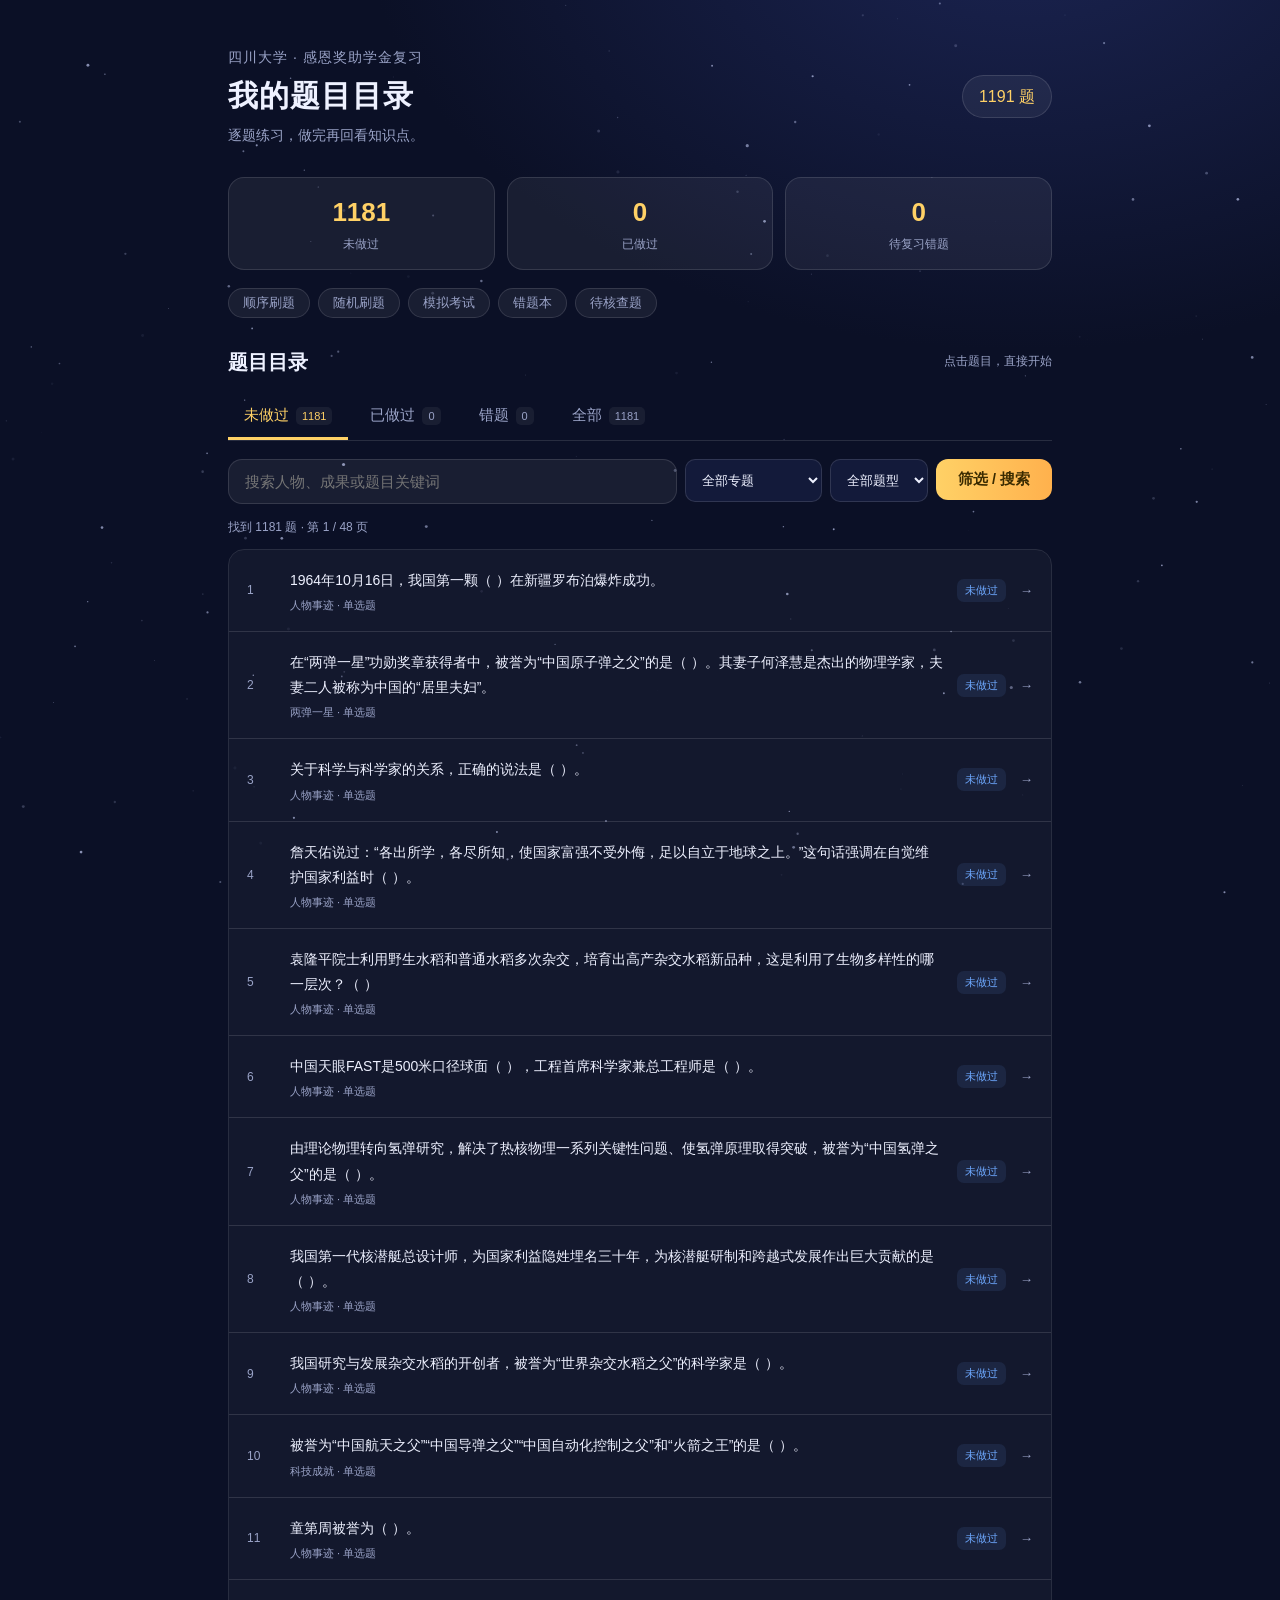
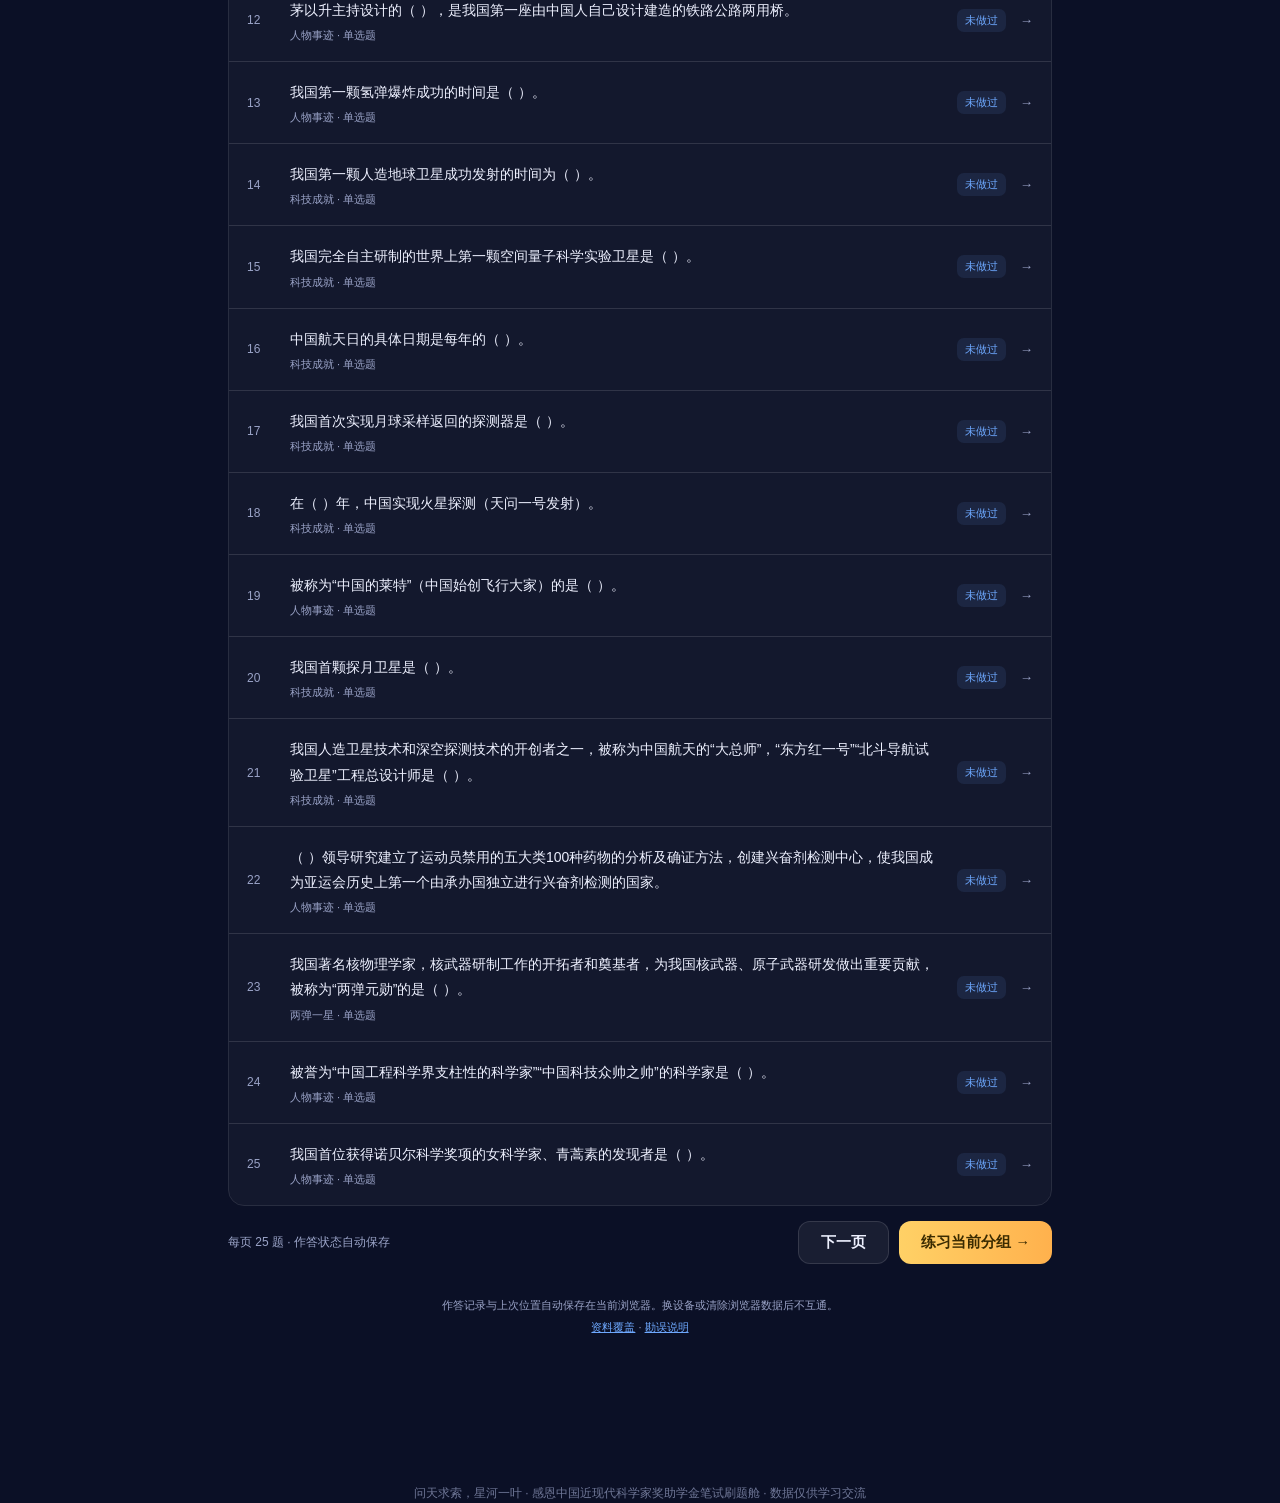
==== index.html @ 94bfdd3c "feat: 题目目录区分已做未做、记忆上次练习与草稿、作答后展示每题知识资料" ====
<!DOCTYPE html>
<html lang="zh-CN">
<head>
<meta charset="UTF-8">
<meta name="viewport" content="width=device-width, initial-scale=1.0">
<title>问天刷题舱 · 感恩中国近现代科学家奖助学金笔试</title>
<style>
  :root{
    --bg:#0b1026; --bg2:#131a3a; --card:rgba(255,255,255,.06); --card2:rgba(255,255,255,.1);
    --line:rgba(255,255,255,.12); --txt:#eef1ff; --sub:#9aa3c7;
    --gold:#ffd166; --blue:#6ea8fe; --green:#4ade80; --red:#f87171; --purple:#c084fc;
  }
  *{box-sizing:border-box;margin:0;padding:0;-webkit-tap-highlight-color:transparent}
  body{
    font-family:-apple-system,BlinkMacSystemFont,"PingFang SC","Hiragino Sans GB","Microsoft YaHei",sans-serif;
    background:radial-gradient(1200px 800px at 80% -10%,#1b2452 0%,var(--bg) 55%) fixed,var(--bg);
    color:var(--txt);min-height:100vh;line-height:1.6;
  }
  #stars{position:fixed;inset:0;z-index:0;pointer-events:none}
  .wrap{position:relative;z-index:1;max-width:860px;margin:0 auto;padding:24px 18px 80px}
  /* ---------- 首页 ---------- */
  .hero{text-align:center;padding:36px 0 8px}
  .hero .rocket{font-size:52px;display:inline-block;animation:float 3.2s ease-in-out infinite}
  @keyframes float{0%,100%{transform:translateY(0) rotate(-8deg)}50%{transform:translateY(-12px) rotate(-2deg)}}
  .hero h1{font-size:34px;letter-spacing:6px;margin:10px 0 4px;background:linear-gradient(90deg,#ffd166,#ff9f6e,#c084fc);-webkit-background-clip:text;background-clip:text;color:transparent}
  .hero p{color:var(--sub);font-size:14px;letter-spacing:2px}
  .rule-card{margin:22px 0;background:var(--card);border:1px solid var(--line);border-radius:16px;padding:16px 18px;font-size:13.5px;color:var(--sub);backdrop-filter:blur(6px)}
  .rule-card b{color:var(--gold)}
  .stats{display:grid;grid-template-columns:repeat(3,1fr);gap:12px;margin:18px 0}
  .stat{background:var(--card);border:1px solid var(--line);border-radius:16px;padding:14px;text-align:center}
  .stat .num{font-size:26px;font-weight:700;color:var(--gold)}
  .stat .lbl{font-size:12px;color:var(--sub);margin-top:2px}
  .modes{display:grid;grid-template-columns:repeat(auto-fit,minmax(240px,1fr));gap:14px;margin-top:10px}
  .mode{background:linear-gradient(160deg,var(--card2),var(--card));border:1px solid var(--line);border-radius:18px;padding:20px;cursor:pointer;transition:.2s;position:relative;overflow:hidden}
  .mode:hover{transform:translateY(-3px);border-color:rgba(255,209,102,.5)}
  .mode .icon{font-size:30px}
  .mode h3{font-size:17px;margin:8px 0 4px}
  .mode p{font-size:12.5px;color:var(--sub)}
  .mode .tag{position:absolute;top:12px;right:12px;font-size:11px;background:rgba(255,209,102,.15);color:var(--gold);padding:2px 8px;border-radius:99px;border:1px solid rgba(255,209,102,.3)}
  /* ---------- 顶栏 ---------- */
  .topbar{display:flex;align-items:center;gap:10px;margin-bottom:14px}
  .back{background:var(--card);border:1px solid var(--line);color:var(--txt);border-radius:10px;padding:6px 14px;cursor:pointer;font-size:14px}
  .back:hover{background:var(--card2)}
  .topbar h2{font-size:18px;flex:1}
  .timer{font-variant-numeric:tabular-nums;background:rgba(248,113,113,.12);color:var(--red);border:1px solid rgba(248,113,113,.35);padding:4px 12px;border-radius:99px;font-size:14px;font-weight:600}
  /* ---------- 筛选 ---------- */
  .chips{display:flex;flex-wrap:wrap;gap:8px;margin-bottom:16px}
  .chip{background:var(--card);border:1px solid var(--line);color:var(--sub);padding:5px 14px;border-radius:99px;font-size:13px;cursor:pointer}
  .chip.on{background:rgba(110,168,254,.18);color:var(--blue);border-color:rgba(110,168,254,.5)}
  /* ---------- 题目卡片 ---------- */
  .qcard{background:linear-gradient(165deg,rgba(255,255,255,.09),rgba(255,255,255,.04));border:1px solid var(--line);border-radius:20px;padding:24px;backdrop-filter:blur(8px)}
  .qmeta{display:flex;gap:8px;flex-wrap:wrap;margin-bottom:12px}
  .badge{font-size:11.5px;padding:2px 10px;border-radius:99px;border:1px solid var(--line);color:var(--sub)}
  .badge.t-single{color:var(--blue);border-color:rgba(110,168,254,.4)}
  .badge.t-multiple{color:var(--purple);border-color:rgba(192,132,252,.4)}
  .badge.t-fill{color:var(--green);border-color:rgba(74,222,128,.4)}
  .badge.t-flash{color:var(--gold);border-color:rgba(255,209,102,.4)}
  .badge.sec-school{color:#fda4af;border-color:rgba(253,164,175,.4)}
  .qtext{font-size:17px;line-height:1.8;margin-bottom:18px}
  .opt{display:flex;gap:12px;align-items:flex-start;background:var(--card);border:1.5px solid var(--line);border-radius:14px;padding:12px 16px;margin-bottom:10px;cursor:pointer;transition:.15s;font-size:15px}
  .opt:hover{background:var(--card2)}
  .opt .key{flex:none;width:26px;height:26px;border-radius:8px;border:1.5px solid var(--line);display:flex;align-items:center;justify-content:center;font-size:13px;color:var(--sub)}
  .opt.sel{border-color:var(--blue);background:rgba(110,168,254,.1)}
  .opt.sel .key{background:var(--blue);color:#0b1026;border-color:var(--blue)}
  .opt.right{border-color:var(--green);background:rgba(74,222,128,.1)}
  .opt.right .key{background:var(--green);color:#0b1026;border-color:var(--green)}
  .opt.wrong{border-color:var(--red);background:rgba(248,113,113,.1)}
  .opt.wrong .key{background:var(--red);color:#0b1026;border-color:var(--red)}
  .fill-input{width:100%;background:var(--card);border:1.5px solid var(--line);border-radius:14px;padding:13px 16px;color:var(--txt);font-size:15px;outline:none;margin-bottom:12px}
  .fill-input:focus{border-color:var(--blue)}
  .ansbox{background:rgba(255,209,102,.07);border:1px solid rgba(255,209,102,.3);border-radius:14px;padding:14px 16px;margin-top:14px;font-size:14.5px}
  .ansbox b{color:var(--gold)}
  .ansbox .note{color:var(--sub);font-size:13px;margin-top:6px}
  .btns{display:flex;gap:10px;margin-top:18px;flex-wrap:wrap}
  button{font-family:inherit}
  .btn{border:none;border-radius:12px;padding:11px 22px;font-size:14.5px;cursor:pointer;font-weight:600;transition:.15s}
  .btn-main{background:linear-gradient(90deg,#ffd166,#ffb14d);color:#3a2b00}
  .btn-main:hover{filter:brightness(1.08)}
  .btn-ghost{background:var(--card);border:1px solid var(--line);color:var(--txt)}
  .btn-ghost:hover{background:var(--card2)}
  .btn-green{background:rgba(74,222,128,.15);color:var(--green);border:1px solid rgba(74,222,128,.4)}
  .btn-red{background:rgba(248,113,113,.13);color:var(--red);border:1px solid rgba(248,113,113,.4)}
  .progress-line{display:flex;justify-content:space-between;align-items:center;color:var(--sub);font-size:13px;margin-bottom:12px}
  .bar{flex:1;height:6px;background:var(--card);border-radius:99px;margin:0 12px;overflow:hidden}
  .bar i{display:block;height:100%;background:linear-gradient(90deg,#6ea8fe,#c084fc);border-radius:99px;transition:width .3s}
  .flash-face{min-height:150px;display:flex;align-items:center;justify-content:center;text-align:center;cursor:pointer}
  .flash-hint{text-align:center;color:var(--sub);font-size:12.5px;margin-top:8px}
  .result{text-align:center;padding:30px 10px}
  .result .score{font-size:56px;font-weight:800;background:linear-gradient(90deg,#ffd166,#ff9f6e);-webkit-background-clip:text;background-clip:text;color:transparent}
  .result .sub{color:var(--sub);margin:8px 0 20px}
  .exam-nav{display:flex;gap:6px;flex-wrap:wrap;margin:14px 0}
  .navdot{width:34px;height:34px;border-radius:10px;border:1px solid var(--line);background:var(--card);color:var(--sub);font-size:12.5px;cursor:pointer;display:flex;align-items:center;justify-content:center}
  .navdot.done{background:rgba(74,222,128,.18);color:var(--green);border-color:rgba(74,222,128,.4)}
  .navdot.cur{border-color:var(--gold);color:var(--gold)}
  .empty{text-align:center;color:var(--sub);padding:60px 0}
  .foot{text-align:center;color:var(--sub);font-size:12px;margin-top:36px;opacity:.7}
  @media(max-width:560px){.hero h1{font-size:26px;letter-spacing:3px}.stats{grid-template-columns:repeat(3,1fr);gap:8px}.stat .num{font-size:20px}}
  a{color:var(--blue)}
  .search-row{display:flex;gap:8px;flex-wrap:wrap;align-items:flex-start;margin:14px 0}
  .search-row input{flex:1;min-width:180px;margin:0}
  .search-row select{background:var(--bg2);color:var(--txt);padding:12px;border:1px solid var(--line);border-radius:10px;max-width:180px}
  .source-details{font-size:12px;color:var(--sub);margin-top:16px;overflow-wrap:anywhere}
  .source-details p{margin:6px 0}
  .catalog-card{margin-top:12px;padding:18px;overflow-wrap:anywhere}
  summary{cursor:pointer}
  .catalog-card summary>.qmeta{display:flex}
  .qtext,.ansbox,.note{white-space:pre-line;overflow-wrap:anywhere}
  @media(prefers-reduced-motion:reduce){*{animation:none!important;transition:none!important}#stars{display:none}}

  .directory-header{display:flex;justify-content:space-between;align-items:center;gap:18px;padding:22px 0 12px}
  .directory-header h1{font-size:30px;letter-spacing:1px;margin:4px 0;color:var(--txt)}
  .directory-header p{color:var(--sub);font-size:14px}.eyebrow{font-size:11px;letter-spacing:1px;color:var(--gold)}
  .total-pill{flex:none;background:var(--card);border:1px solid var(--line);border-radius:99px;padding:8px 16px;color:var(--gold)}
  .resume-card{display:flex;justify-content:space-between;align-items:center;gap:20px;border:1px solid rgba(255,209,102,.3);border-radius:16px;padding:20px;margin:16px 0;background:linear-gradient(110deg,rgba(255,209,102,.09),rgba(110,168,254,.04))}
  .resume-card h3{font-size:15px;line-height:1.7;display:-webkit-box;-webkit-line-clamp:2;-webkit-box-orient:vertical;overflow:hidden;margin:5px 0}.resume-card p{font-size:12px;color:var(--sub)}.resume-card button{flex:none}
  .quick-modes{display:flex;flex-wrap:wrap;gap:8px;margin:15px 0 28px}.directory-title{display:flex;justify-content:space-between;align-items:center;margin:10px 0 16px}.directory-title h2{font-size:20px}.directory-title>span,.directory-count,.directory-bottom>span{font-size:12px;color:var(--sub)}
  .completion-tabs{display:flex;border-bottom:1px solid var(--line);gap:6px;margin-bottom:18px;overflow-x:auto}
  .completion-tab{border:0;border-bottom:3px solid transparent;background:none;color:var(--sub);font-size:15px;white-space:nowrap;padding:12px 16px;cursor:pointer}.completion-tab span{font-size:11px;padding:3px 6px;background:var(--card);border-radius:5px;margin-left:7px}.completion-tab.active{color:var(--gold);border-bottom-color:var(--gold)}
  .directory-count{margin:12px 0}.question-list{border:1px solid var(--line);border-radius:16px;overflow:hidden}
  .question-row{display:flex;width:100%;align-items:center;gap:14px;text-align:left;padding:18px;background:rgba(255,255,255,.035);border:0;border-bottom:1px solid var(--line);color:var(--txt);cursor:pointer;transition:background .15s}
  .question-row:last-child{border-bottom:0}.question-row:hover{background:rgba(110,168,254,.10)}.question-number{flex:none;font-variant-numeric:tabular-nums;color:var(--sub);font-size:12px;min-width:29px}
  .question-content{flex:1;min-width:0}.question-title{display:block;font-size:14px;line-height:1.8;display:-webkit-box;-webkit-line-clamp:2;-webkit-box-orient:vertical;overflow:hidden}.question-subtitle{display:block;font-size:11px;color:var(--sub);margin-top:5px}.row-arrow{color:var(--sub)}
  .done-badge{font-size:11px;padding:4px 8px;border-radius:7px;white-space:nowrap;flex:none}.done-badge.todo{background:rgba(110,168,254,.10);color:var(--blue)}.done-badge.done{background:rgba(74,222,128,.10);color:var(--green)}.done-badge.wrong{background:rgba(248,113,113,.10);color:var(--red)}.done-badge.pending{color:var(--gold)}
  .directory-bottom{display:flex;align-items:center;justify-content:space-between;gap:12px;flex-wrap:wrap;margin-top:15px}.directory-bottom .btns{margin:0}.study-footer{text-align:center;font-size:11px;color:var(--sub);margin:30px 0;line-height:2}
  .text-button{border:0;background:none;color:var(--blue);cursor:pointer}.practice-filters{margin:12px 0 18px;color:var(--sub);font-size:13px}.practice-filters[open] summary{margin-bottom:14px}.practice-nav{display:flex;gap:10px;flex-wrap:wrap;margin:18px 0}.study-feedback{color:var(--green);margin-top:16px;font-size:13px}
  .knowledge-panel{margin-top:22px;padding-top:22px;border-top:1px solid var(--line)}.knowledge-heading{display:flex;gap:12px;align-items:center;margin-bottom:18px}.knowledge-heading>span{font-size:24px}.knowledge-heading h3{font-size:18px;color:var(--txt)}.knowledge-heading p{font-size:12px;color:var(--sub);margin-top:3px}.knowledge-excerpt{margin:16px 0}.knowledge-excerpt>p{white-space:pre-line;line-height:1.95;font-size:14px;margin:7px 0;overflow-wrap:anywhere}.knowledge-citation{font-size:11px;color:var(--sub);line-height:1.8}
  @media(max-width:560px){.directory-header h1{font-size:25px}.resume-card{align-items:stretch;flex-direction:column;gap:12px;padding:16px}.resume-card button{align-self:flex-start}.completion-tab{padding:10px 9px;font-size:13px}.question-row{gap:9px;padding:15px 12px}.question-number{min-width:22px}.question-title{font-size:13px}.row-arrow{display:none}.done-badge{font-size:10px;padding:3px 6px}.directory-bottom .btns .btn{padding:9px 13px;font-size:12px}}
</style>
</head>
<body>
<canvas id="stars"></canvas>
<div class="wrap" id="app"></div>
<div class="foot" style="position:relative;z-index:1">问天求索，星河一叶 · 感恩中国近现代科学家奖助学金笔试刷题舱 · 数据仅供学习交流</div>

<script src="core.js"></script>
<script src="questions.js"></script>
<script src="knowledge.js"></script>
<script src="my-school.js"></script>
<script>
/* ================= 星空背景 ================= */
(function(){
  const cv=document.getElementById('stars'),ctx=cv.getContext('2d');let stars=[],shoots=[];
  function resize(){cv.width=innerWidth;cv.height=innerHeight;
    stars=Array.from({length:Math.min(160,innerWidth/8)},()=>({x:Math.random()*cv.width,y:Math.random()*cv.height,r:Math.random()*1.3+.3,t:Math.random()*6.28}));}
  resize();addEventListener('resize',resize);
  setInterval(()=>{if(Math.random()<.5&&shoots.length<2)shoots.push({x:Math.random()*cv.width*.8,y:Math.random()*cv.height*.3,vx:6+Math.random()*4,vy:2+Math.random()*2,life:1});},4000);
  (function draw(){ctx.clearRect(0,0,cv.width,cv.height);
    for(const s of stars){s.t+=.03;ctx.globalAlpha=.35+Math.sin(s.t)*.3;ctx.fillStyle='#cdd6ff';ctx.beginPath();ctx.arc(s.x,s.y,s.r,0,6.28);ctx.fill();}
    for(let i=shoots.length-1;i>=0;i--){const sh=shoots[i];sh.x+=sh.vx;sh.y+=sh.vy;sh.life-=.02;
      if(sh.life<=0){shoots.splice(i,1);continue}
      const g=ctx.createLinearGradient(sh.x,sh.y,sh.x-sh.vx*8,sh.y-sh.vy*8);
      g.addColorStop(0,'rgba(255,255,255,'+sh.life+')');g.addColorStop(1,'rgba(255,255,255,0)');
      ctx.globalAlpha=1;ctx.strokeStyle=g;ctx.lineWidth=1.6;ctx.beginPath();ctx.moveTo(sh.x,sh.y);ctx.lineTo(sh.x-sh.vx*8,sh.y-sh.vy*8);ctx.stroke();}
    ctx.globalAlpha=1;requestAnimationFrame(draw);})();
})();

/* ================= 数据与状态 ================= */
const META=window.BANK_META;
let BANK=[...window.QUESTION_BANK];        // 合并校情题后可能变长
let HAS_SCHOOL=false;
function mergeSchoolBank(){
  if(window.MY_SCHOOL_BANK&&window.MY_SCHOOL_BANK.length){
    BANK=[...window.QUESTION_BANK,...window.MY_SCHOOL_BANK];
    META.school=(window.MY_SCHOOL_META&&window.MY_SCHOOL_META.name)||'我的大学';
    HAS_SCHOOL=true;
  }else{ META.school=null; HAS_SCHOOL=false; }
}
const TYPE_NAME={single:'单选题',multiple:'多选题',fill:'填空题',flash:'简答闪卡'};
const store={
  get(){try{return JSON.parse(localStorage.getItem('wentian_v1'))||{}}catch(e){return{}}},
  set(d){try{localStorage.setItem('wentian_v1',JSON.stringify(d))}catch(e){console.warn('进度未能保存',e)}}
};
let data=Object.assign({rec:{},wrong:[]},store.get());
if(!data.rec||typeof data.rec!=='object'||Array.isArray(data.rec))data.rec={};
if(!Array.isArray(data.wrong))data.wrong=[];
const KNOWLEDGE=window.QUESTION_KNOWLEDGE||{};
const hasDone=q=>{const r=data.rec[q.id];return !!r&&((r.c||0)+(r.w||0)>0)};
function save(){store.set(data)}
function mark(id,ok){
  if(BANK.find(q=>q.id===id)?.status==='pending')return;
  const r=data.rec[id]||{c:0,w:0}; ok?r.c++:r.w++;r.lastCorrect=!!ok;r.lastAnsweredAt=Date.now();data.rec[id]=r;
  if(ok){data.wrong=data.wrong.filter(x=>x!==id)}
  else if(!data.wrong.includes(id)){data.wrong.push(id)}
  save();
}
const stats=()=>{
  const total=BANK.filter(q=>q.status!=='pending').length, done=BANK.filter(q=>q.status!=='pending'&&hasDone(q)).length;
  const mastered=BANK.filter(q=>{const r=data.rec[q.id];return r&&r.c>0&&r.c>=r.w}).length;
  return {total,done,mastered,wrongCount:data.wrong.filter(id=>BANK.some(q=>q.id===id)).length};
};
const shuffle=a=>{a=[...a];for(let i=a.length-1;i>0;i--){const j=Math.floor(Math.random()*(i+1));[a[i],a[j]]=[a[j],a[i]]}return a};
const $=s=>document.querySelector(s);
const app=$('#app');

/* ================= 路由 ================= */
let view={name:'home'};
function go(v){if(view.name==='practice')rememberPractice();if(view.name==='exam'&&v.name!=='exam'&&EX.timer)clearInterval(EX.timer);view=v;render();scrollTo(0,0)}

function render(){
  if(view.name==='home')renderHome();
  else if(view.name==='practice')renderPractice();
  else if(view.name==='wrongbook')renderWrongbook();
  else if(view.name==='exam')renderExam();
  else if(view.name==='examResult')renderExamResult();
  else if(view.name==='catalog')renderCatalog();
}

/* ================= 首页 ================= */
function resumeCard(){
 const saved=data.practiceSession;if(!saved)return '';
 const q=BANK.find(q=>q.id===saved.currentId);if(!q)return '';
 return `<section class="resume-card"><div><span class="eyebrow">上次练习</span><h3>${escapeHTML(q.question)}</h3><p>${escapeHTML(q.topic)} · 第 ${Math.max(1,saved.ids.indexOf(q.id)+1)} / ${saved.ids.length} 题 · ${saved.draft?.answered?'已查看答案，可继续复习':'尚未完成作答'}</p></div><button class="btn btn-main" onclick="resumePractice()">继续上次练习 →</button></section>`;
}
function renderHome(){
 const st=stats();
 app.innerHTML=`<header class="directory-header"><div><p class="eyebrow">四川大学 · 感恩奖助学金复习</p><h1>我的题目目录</h1><p>逐题练习，做完再回看知识点。</p></div><span class="total-pill">${BANK.length} 题</span></header>
 ${resumeCard()}
 <div class="stats"><div class="stat"><div class="num">${st.total-st.done}</div><div class="lbl">未做过</div></div><div class="stat"><div class="num">${st.done}</div><div class="lbl">已做过</div></div><div class="stat"><div class="num">${st.wrongCount}</div><div class="lbl">待复习错题</div></div></div>
 <nav class="quick-modes"><button class="chip" onclick="startPractice(false)">顺序刷题</button><button class="chip" onclick="startPractice(true)">随机刷题</button><button class="chip" onclick="startExam()">模拟考试</button><button class="chip" onclick="go({name:'wrongbook'})">错题本</button><button class="chip" onclick="startPending()">待核查题</button></nav>
 ${catalogHTML()}
 <footer class="study-footer">作答记录与上次位置自动保存在当前浏览器。换设备或清除浏览器数据后不互通。<br><a href="https://github.com/Jinlin-Yao/ganen-scientist-quiz/blob/main/docs/COVERAGE.md" target="_blank" rel="noopener">资料覆盖</a> · <a href="https://github.com/Jinlin-Yao/ganen-scientist-quiz/blob/main/docs/CORRECTIONS.md" target="_blank" rel="noopener">勘误说明</a></footer>`;
}

/* ================= 刷题 ================= */
let P={};
function resetDraft(){P.answered=false;P.sel=[];P.selfChecked=false;P.autoGrade=undefined;P.fillValue='';P.beforeGrade=undefined;P.beforeSelf=undefined;P.manualGrade=undefined;}
function rememberPractice(){
 if(!P.list?.length)return;
 const q=P.list[P.i];if(!q)return;
 data.practiceSession={version:2,ids:P.list.map(q=>q.id),currentId:q.id,random:!!P.random,filter:{...P.filter},query:P.query||'',draft:{answered:!!P.answered,sel:[...(P.sel||[])],fillValue:P.fillValue||'',autoGrade:P.autoGrade,beforeGrade:P.beforeGrade,beforeSelf:P.beforeSelf,manualGrade:P.manualGrade},savedAt:Date.now()};save();
}
function resumePractice(){
 const snap=data.practiceSession;if(!snap)return go({name:'home'});
 const byId=new Map(BANK.map(q=>[q.id,q]));const list=snap.ids.map(id=>byId.get(id)).filter(Boolean);
 if(!list.length){delete data.practiceSession;save();return go({name:'home'})}
 const index=Math.max(0,list.findIndex(q=>q.id===snap.currentId));
 // Do not let go() overwrite the saved session with the practice being left.
 view={name:'home'};
 P={qs:[...list],list,i:index,pool:true,random:!!snap.random,filter:{sec:'all',type:'all',topic:'all',status:'study',...(snap.filter||{})},query:snap.query||''};resetDraft();Object.assign(P,snap.draft||{});go({name:'practice'});
}
function startPractice(random,pool){
 const qs=pool||BANK;P={qs:[...qs],i:0,filter:{sec:'all',type:'all',topic:'all',status:'study'},query:'',random,pool:!!pool};applyFilter();go({name:'practice'});
}
function applyFilter(){
 const base=P.pool?P.qs:BANK;
 const qs=base.filter(q=>(P.filter.sec==='all'||q.section===P.filter.sec)&&(P.filter.type==='all'||q.type===P.filter.type)&&(P.filter.topic==='all'||q.topic===P.filter.topic)&&(P.filter.status==='all'||(P.filter.status==='study'?q.status!=='pending':q.status===P.filter.status))&&(!P.query||QuizCore.normalize(q.question+' '+answerText(q)+' '+q.topic).includes(QuizCore.normalize(P.query))));
 P.list=P.random?shuffle(qs):qs;P.i=0;resetDraft();
}
window.resumePractice=resumePractice;
window.practiceDraft=value=>{P.fillValue=value;rememberPractice()};
function chipRow(){
  const secs=[['all','全部'],['scientist','🌌 科学家普适']];
  if(HAS_SCHOOL)secs.push(['school',`🏫 ${META.school}校情`]);
  const topics=[...new Set(BANK.map(q=>q.topic))];
  const types=[['all','全部题型'],['single','单选'],['multiple','多选'],['fill','填空'],['flash','简答闪卡']];
  return `<div class="chips">${secs.map(([k,n])=>`<span class="chip ${P.filter.sec===k?'on':''}" onclick="setF('sec','${k}')">${n}</span>`).join('')}</div>
  <div class="chips">${types.map(([k,n])=>`<button class="chip ${P.filter.type===k?'on':''}" onclick="setF('type','${k}')">${n}</button>`).join('')}</div>
  <div class="chips"><button class="chip ${P.filter.topic==='all'?'on':''}" onclick="setF('topic','all')">全部专题</button>${topics.map(n=>`<button class="chip ${P.filter.topic===n?'on':''}" onclick="setF('topic','${n}')">${n}</button>`).join('')}</div>
  <form class="search-row" onsubmit="event.preventDefault();searchPractice(this.elements.query.value)"><input class="fill-input" name="query" aria-label="搜索题目或人物" placeholder="搜索人物、成果或考点" value="${escapeHTML(P.query||'')}"><button class="btn btn-main">搜索</button></form>`;
}
window.setF=(k,v)=>{P.filter[k]=v;if(k==='topic')P.filter.status=v==='待核查'?'pending':'study';applyFilter();render()};
window.nextQ=()=>{if(P.i<P.list.length-1){P.i++;resetDraft();}render()};
window.prevQ=()=>{if(P.i>0){P.i--;resetDraft();render()}};

function renderPractice(){
  const list=P.list;
  if(!list.length){app.innerHTML=topbar('刷题')+chipRow()+`<div class="empty">该筛选条件下暂无题目</div>`;return}
  const q=list[P.i];rememberPractice();
  app.innerHTML=topbar(P.random?'随机刷题':'逐题练习')+`<details class="practice-filters"><summary>筛选题型与专题</summary>${chipRow()}</details>`+`
    <div class="progress-line"><span>第 ${P.i+1} / ${list.length} 题</span><div class="bar"><i style="width:${(P.i+1)/list.length*100}%"></i></div><span>${Math.round((P.i+1)/list.length*100)}%</span></div>
    <div class="qcard" id="qbox">${questionHTML(q,true)}</div><div class="practice-nav"><button class="btn btn-ghost" onclick="go({name:'home'})">返回题目目录</button>${!P.answered&&P.i>0?'<button class="btn btn-ghost" onclick="prevQ()">← 上一题</button>':''}${!P.answered&&P.i<P.list.length-1?'<button class="btn btn-ghost" onclick="nextQ()">暂跳过，下一题 →</button>':''}</div>`;
}
function topbar(title,extra=''){
  return `<div class="topbar"><button class="back" onclick="go({name:'home'})">← 题目目录</button><h2>${title}</h2>${extra}</div>`;
}
function escapeHTML(v){return String(v??'').replace(/[&<>"']/g,c=>({'&':'&amp;','<':'&lt;','>':'&gt;','"':'&quot;',"'":'&#39;'}[c]))}
function metaBadges(q){
  const status=q.status==='pending'?'待核查 · 不计分':q.status==='historical'?'历史口径':'资料练习';
  return `<div class="qmeta"><span class="badge t-${q.type}">${q.judgment?'判断题':TYPE_NAME[q.type]}</span><span class="badge ${q.section==='school'?'sec-school':''}">${escapeHTML(q.topic)}</span><span class="badge">${status}</span><span class="badge">${q.id}</span></div>`;
}
function sourceHTML(q){
  const names={handbook:'川大版复习手册',integrated:'复习整合资料',preparation:'奖学金准备',elan:'ELAN整理版',upstream:'原项目题库'};
  return `<details class="source-details"><summary>资料出处与核对说明</summary>${q.references.map(r=>`<p>${names[r.document]||r.document} · ${escapeHTML(r.location)}</p>`).join('')}${q.upstreamSource?`<p>原作者题源标签：${escapeHTML(q.upstreamSource)}（未据此认定官方真题）</p>`:''}${(q.links||[]).map(r=>`<p><a href="${escapeHTML(r.url)}" target="_blank" rel="noopener noreferrer">${escapeHTML(r.title)}</a></p>`).join('')}<p>资料未标注为已独立核实的内容按复习材料口径使用。勘误见项目说明。</p></details>`;
}
window.searchPractice=value=>{P.query=value;applyFilter();render()};
window.startPending=()=>{startPractice(false);P.filter.status='pending';P.filter.topic='待核查';applyFilter();render()};
/* 生成单题 HTML。interactive=练习模式即时判分；exam 模式只记录答案 */
function questionHTML(q,interactive,examState){
  const E=examState||{};
  let body='';
  if(q.type==='single'||q.type==='multiple'){
    const multi=q.type==='multiple';
    const sel=interactive?P.sel:(E.sel||[]);
    const revealed=interactive&&P.answered;
    body=q.options.map((o,i)=>{
      let cls='opt';
      if(revealed){
        const ok=Array.isArray(q.answer)?q.answer.includes(i):q.answer===i;
        if(ok)cls+=' right';
        else if(sel.includes(i))cls+=' wrong';
      }else if(sel.includes(i))cls+=' sel';
      return `<div class="${cls}" onclick="pick(${i})"><span class="key">${'ABCD'[i]}</span><span>${o}</span></div>`;
    }).join('');
    if(interactive){
      body+=`<div class="btns">${multi&&!P.answered?`<button class="btn btn-main" onclick="reveal()">提交答案</button>`:''}
      ${!multi&&!P.answered?`<span style="color:var(--sub);font-size:13px;align-self:center">点击选项直接作答</span>`:''}</div>`;
    }else{
      body+=multi?`<div class="flash-hint">多选题：点选所有正确选项</div>`:'';
    }
  }else if(q.type==='fill'){
    const val=interactive?(P.fillValue||''):(E.text||'');
    body=`<input class="fill-input" id="fillIn" placeholder="在横线处填入答案，多个空用空格或逗号隔开" value="${escapeHTML(val)}" ${interactive&&P.answered?'disabled':''}
      oninput="${interactive?'practiceDraft(this.value)':'examText(this.value)'}">`;
    if(interactive&&!P.answered)body+=`<div class="btns"><button class="btn btn-main" onclick="gradeFill()">核对答案</button></div>`;
  }else{ // flash
    if(interactive){
      body=`<div class="flash-face" onclick="reveal()"><div>${P.answered?'':q.question?'<div style="font-size:15px">'+q.question+'</div>':''}<div class="flash-hint" style="margin-top:14px">👆 点击卡片查看参考答案</div></div></div>`;
      if(P.answered)body='';
    }else{
      body=`<div class="flash-hint">简答题：先口述作答，交卷后对照参考答案自评得分</div>`;
    }
  }
  let ans='';
  if((interactive&&P.answered)||E.showAns){
    ans=`<div class="ansbox"><b>参考答案</b><br>${answerText(q)}</div>${knowledgeHTML(q)}`;
    if(interactive){
      if(q.status==='pending'){ans+='<p class="flash-hint">本题待核查，不记入掌握或错题。</p>';}
      else if(q.type==='fill'||q.type==='flash'){
        if(P.manualGrade!==undefined)ans+=`<p class="study-feedback">${P.manualGrade?'✓ 已标记为掌握':'已加入错题，稍后再复习'}，可以先阅读知识点资料，再进入下一题。</p>`;
        ans+=`<div class="btns"><button class="btn btn-green" onclick="selfMark(true)">✓ 我答对了</button><button class="btn btn-red" onclick="selfMark(false)">✗ 没答上来</button></div>`;
      }
      ans+=`<div class="btns">${P.i<P.list.length-1?`<button class="btn btn-main" onclick="nextQ()">下一题 →</button>`:`<button class="btn btn-main" onclick="go({name:'home'})">完成 🎉</button>`}${P.i>0?`<button class="btn btn-ghost" onclick="prevQ()">← 上一题</button>`:''}</div>`;
    }
  }
  const qtext=(interactive&&q.type==='flash'&&P.answered)?`<div class="qtext">${q.question}</div>`:(q.type!=='flash'||!interactive?`<div class="qtext">${q.question}</div>`:'');
  if(P.autoGrade!==undefined&&interactive&&q.type==='fill'&&P.answered)ans=`<p class="flash-hint">自动核对：${P.autoGrade?'正确':'未匹配参考答案'}。如为合理同义答案，可在下方自评修正。</p>`+ans;
  return metaBadges(q)+qtext+body+ans+((interactive&&P.answered)||E.showAns?sourceHTML(q):'');
}
function answerText(q){
  if(q.type==='single')return `${'ABCD'[q.answer]}. ${q.options[q.answer]}`;
  if(q.type==='multiple')return q.answer.map(i=>`${'ABCD'[i]}. ${q.options[i]}`).join('<br>');
  return q.answer;
}
window.pick=i=>{
  const q=currentQ(); if(P.answered&&view.name==='practice')return;
  if(view.name==='exam'){examPick(i);return}
  if(q.type==='single'){P.sel=[i];reveal()}
  else{P.sel=P.sel.includes(i)?P.sel.filter(x=>x!==i):[...P.sel,i];render()}
};
window.reveal=()=>{
  if(P.answered)return;
  const q=currentQ();
  P.answered=true;
  if(q.type==='single'||q.type==='multiple'){
    const ok=Array.isArray(q.answer)?(P.sel.length===q.answer.length&&q.answer.every(i=>P.sel.includes(i))):(P.sel[0]===q.answer);
    mark(q.id,ok);
  }
  render();
};
window.gradeFill=()=>{
  if(P.answered)return;
  const q=currentQ();P.fillValue=$('#fillIn').value||'';
  const ok=QuizCore.checkFill(q,P.fillValue);
  P.beforeGrade={record:data.rec[q.id]?{...data.rec[q.id]}:null,wrong:data.wrong.includes(q.id)};
  P.autoGrade=ok;P.answered=true;mark(q.id,ok);render();
};
function restoreGrade(q,snapshot){
  if(snapshot.record)data.rec[q.id]={...snapshot.record};else delete data.rec[q.id];
  data.wrong=data.wrong.filter(id=>id!==q.id);if(snapshot.wrong)data.wrong.push(q.id);
}
window.selfMark=ok=>{
 const q=currentQ();if(q.status==='pending'||P.manualGrade===!!ok)return;
 if(P.autoGrade!==undefined){restoreGrade(q,P.beforeGrade);mark(q.id,ok)}
 else{if(!P.beforeSelf)P.beforeSelf={record:data.rec[q.id]?{...data.rec[q.id]}:null,wrong:data.wrong.includes(q.id)};else restoreGrade(q,P.beforeSelf);mark(q.id,ok)}
 P.manualGrade=!!ok;render();
};
function currentQ(){return view.name==='exam'?EX.list[EX.i]:P.list[P.i]}

/* ================= 错题本 ================= */
function renderWrongbook(){
  const qs=data.wrong.map(id=>BANK.find(q=>q.id===id)).filter(Boolean);
  app.innerHTML=topbar('错题本')+(
    qs.length?`<div class="rule-card">📕 共 <b>${qs.length}</b> 道错题，重做答对后自动移出。</div>
    <div class="modes"><div class="mode" onclick="startPractice(true,${'[]'})" id="wbStart"><div class="icon">🔥</div><h3>开始攻克错题</h3><p>随机顺序重练全部错题</p></div></div>`
    :`<div class="empty">🎉 暂无错题，保持住！</div>`);
  const wb=$('#wbStart');
  if(wb)wb.onclick=()=>startPractice(true,qs);
}

/* ================= 模拟考试 ================= */
let EX={};
function startExam(){
  if(EX.timer)clearInterval(EX.timer);
  const singles=shuffle(BANK.filter(q=>q.status!=='pending'&&q.examEligible!==false&&q.type==='single')).slice(0,20);
  const multis=shuffle(BANK.filter(q=>q.status!=='pending'&&q.examEligible!==false&&q.type==='multiple')).slice(0,5);
  const fills=shuffle(BANK.filter(q=>q.status!=='pending'&&q.examEligible!==false&&q.type==='fill')).slice(0,10);
  const flash=shuffle(BANK.filter(q=>q.status!=='pending'&&q.examEligible!==false&&q.type==='flash')).slice(0,2);
  EX={list:[...singles,...multis,...fills,...flash],i:0,ans:{},end:Date.now()+60*60*1000,timer:null,over:false};
  go({name:'exam'});
  EX.timer=setInterval(()=>{
    const left=EX.end-Date.now();
    if(left<=0){clearInterval(EX.timer);submitExam();return}
    const t=$('#examTimer');if(t){const m=Math.floor(left/60000),s=Math.floor(left%60000/1000);t.textContent=`⏱ ${m}:${String(s).padStart(2,'0')}`}
  },500);
}
window.examPick=i=>{
  const q=EX.list[EX.i];
  if(q.type==='single')EX.ans[q.id]={sel:[i]};
  else{const cur=(EX.ans[q.id]&&EX.ans[q.id].sel)||[];EX.ans[q.id]={sel:cur.includes(i)?cur.filter(x=>x!==i):[...cur,i]}}
  render();
};
window.examText=v=>{EX.ans[EX.list[EX.i].id]={text:v}};
window.examNav=i=>{EX.i=i;render()};
function renderExam(){
  const q=EX.list[EX.i];
  const left=EX.end-Date.now(),m=Math.max(0,Math.floor(left/60000)),s=Math.max(0,Math.floor(left%60000/1000));
  const nav=EX.list.map((x,i)=>{
    const a=EX.ans[x.id];const done=a&&((a.sel&&a.sel.length)||(a.text&&a.text.trim())||x.type==='flash');
    return `<span class="navdot ${done?'done':''} ${i===EX.i?'cur':''}" onclick="examNav(${i})">${i+1}</span>`;
  }).join('');
  app.innerHTML=topbar('模拟考试',`<span class="timer" id="examTimer">⏱ ${m}:${String(s).padStart(2,'0')}</span>`)+`
    <div class="rule-card">20 单选×2分 + 5 多选×4分 + 10 填空×2分 + 2 简答×10分 = <b>100 分</b>；简答交卷后对照答案自评。</div>
    <div class="exam-nav">${nav}</div>
    <div class="progress-line"><span>第 ${EX.i+1} / ${EX.list.length} 题</span></div>
    <div class="qcard">${questionHTML(q,false,{sel:(EX.ans[q.id]||{}).sel||[],text:(EX.ans[q.id]||{}).text||''})}
      <div class="btns">
        ${EX.i>0?`<button class="btn btn-ghost" onclick="examNav(${EX.i-1})">← 上一题</button>`:''}
        ${EX.i<EX.list.length-1?`<button class="btn btn-main" onclick="examNav(${EX.i+1})">下一题 →</button>`:''}
        <button class="btn btn-red" onclick="if(confirm('确定交卷吗？'))submitExam()">交卷</button>
      </div></div>`;
}
window.submitExam=()=>{
  if(EX.over)return;EX.over=true;
  if(EX.timer)clearInterval(EX.timer);
  let score=0;EX.review=[];
  for(const q of EX.list){
    const a=EX.ans[q.id]||{};let got=0,max=0,ok=null;
    if(q.type==='single'){max=2;ok=a.sel&&a.sel[0]===q.answer;got=ok?2:0}
    else if(q.type==='multiple'){max=4;const s=a.sel||[];ok=s.length===q.answer.length&&q.answer.every(i=>s.includes(i));got=ok?4:0}
    else if(q.type==='fill'){max=2;const v=(a.text||'').replace(/\s/g,'');ok=QuizCore.checkFill(q,v);got=ok?2:0}
    else{max=10;ok=null;got=null}
    if(ok!==null){score+=got;mark(q.id,ok)}
    EX.review.push({q,got,max,ok,beforeScore:{record:data.rec[q.id]?{...data.rec[q.id]}:null,wrong:data.wrong.includes(q.id)}});
  }
  EX.score=score;EX.selfAdded=0;go({name:'examResult'});
};
window.selfScore=(idx,pts)=>{
  const r=EX.review[idx];if(r.got===pts)return;if(r.got!==null)restoreGrade(r.q,r.beforeScore);r.got=pts;r.ok=pts>0;
  mark(r.q.id,pts>0);render();
};
function renderExamResult(){
  const auto=EX.review.filter(r=>r.q.type!=='flash'&&r.got!==null).reduce((s,r)=>s+r.got,0);
  const flashPending=EX.review.filter(r=>r.got===null).length;
  const rows=EX.review.map((r,i)=>{
    const g=r.got===null?`<span style="color:var(--sub)">待自评</span>`:(r.ok?`<span style="color:var(--green)">+${r.got}</span>`:`<span style="color:var(--red)">0</span>`);
    return `<div class="opt" style="cursor:default"><span class="key">${i+1}</span><span style="flex:1">${r.q.question.slice(0,38)}${r.q.question.length>38?'…':''}</span><span>${g}/${r.max}</span></div><details class="qcard" style="margin-bottom:12px"><summary>查看本题答案与解析</summary><p>${r.q.question}</p><div class="ansbox">${answerText(r.q)}${r.q.note?`<p class="note">${r.q.note}</p>`:''}</div>${knowledgeHTML(r.q)}${sourceHTML(r.q)}</details>`;
  }).join('');
  const flashCards=EX.review.map((r,i)=>({r,i})).filter(x=>x.r.q.type==='flash').map(({r,i})=>`
    <div class="qcard" style="margin-top:14px">${metaBadges(r.q)}<div class="qtext">${r.q.question}</div>
    <div class="ansbox"><b>参考答案</b><br>${r.q.answer}</div>${knowledgeHTML(r.q)}
    <div class="btns">自评得分：
      <button class="btn ${r.got===0?'btn-red':'btn-ghost'}" onclick="selfScore(${i},0)">0分</button>
      <button class="btn ${r.got===5?'btn-green':'btn-ghost'}" onclick="selfScore(${i},5)">5分</button>
      <button class="btn ${r.got===10?'btn-green':'btn-ghost'}" onclick="selfScore(${i},10)">10分</button>
    </div></div>`).join('');
  const total=EX.review.reduce((s,r)=>s+(r.got||0),0);
  app.innerHTML=topbar('成绩单')+`
    <div class="qcard"><div class="result">
      <div class="score">${total}</div>
      <div class="sub">卷面满分 100 分 ｜ 客观题已判 ${auto} 分${flashPending?` ｜ 还有 ${flashPending} 道简答待自评`:''}</div>
      <div class="sub">折算入总评（×20%）：<b style="color:var(--gold)">${(total*0.2).toFixed(1)} 分</b></div>
      <div class="btns" style="justify-content:center"><button class="btn btn-main" onclick="startExam()">再考一次</button><button class="btn btn-ghost" onclick="go({name:'home'})">回到首页</button></div>
    </div></div>
    ${flashCards}
    <h3 style="margin:22px 0 10px;font-size:15px">逐题明细</h3>${rows}`;
}


let C=Object.assign({query:'',topic:'all',status:'study',completion:'todo',type:'all',page:0},data.catalog||{});
function saveCatalog(){data.catalog={...C};save()}
function catalogRows(ignoreCompletion=false){
 return BANK.filter(q=>(C.topic==='all'||q.topic===C.topic)&&(C.type==='all'||q.type===C.type)&&(C.status==='all'||(C.status==='study'?q.status!=='pending':q.status===C.status))&&(!C.query||QuizCore.normalize(q.question+' '+answerText(q)).includes(QuizCore.normalize(C.query)))&&(ignoreCompletion||C.completion==='all'||(C.completion==='done'?hasDone(q):C.completion==='wrong'?data.wrong.includes(q.id):!hasDone(q))));
}
function completionBadge(q){
 if(q.status==='pending')return '<span class="done-badge pending">待核查</span>';
 const rec=data.rec[q.id];
 if(!hasDone(q))return '<span class="done-badge todo">未做过</span>';
 if(data.wrong.includes(q.id))return '<span class="done-badge wrong">已做 · 待复习</span>';
 return '<span class="done-badge done">已做过</span>';
}
function catalogHTML(){
 const topics=[...new Set(BANK.map(q=>q.topic))],base=catalogRows(true),rows=catalogRows(),pages=Math.max(1,Math.ceil(rows.length/25));C.page=Math.max(0,Math.min(C.page,pages-1));saveCatalog();
 const tabs=[['todo','未做过',base.filter(q=>!hasDone(q)).length],['done','已做过',base.filter(hasDone).length],['wrong','错题',base.filter(q=>data.wrong.includes(q.id)).length],['all','全部',base.length]];
 return `<section class="directory"><div class="directory-title"><h2>题目目录</h2><span>点击题目，直接开始</span></div>
 <div class="completion-tabs" role="tablist" aria-label="作答状态">${tabs.map(([key,label,count])=>`<button role="tab" aria-selected="${C.completion===key}" class="completion-tab ${C.completion===key?'active':''}" onclick="catalogTab('${key}')">${label}<span>${count}</span></button>`).join('')}</div>
 <form class="search-row" onsubmit="event.preventDefault();catalogSearch(this)"><input class="fill-input" name="query" aria-label="搜索全部题目" placeholder="搜索人物、成果或题目关键词" value="${escapeHTML(C.query)}"><select name="topic" aria-label="专题"><option value="all">全部专题</option>${topics.map(t=>`<option ${C.topic===t?'selected':''}>${escapeHTML(t)}</option>`).join('')}</select><select name="type" aria-label="题型"><option value="all">全部题型</option>${Object.entries(TYPE_NAME).map(([key,title])=>`<option value="${key}" ${C.type===key?'selected':''}>${title}</option>`).join('')}</select><button class="btn btn-main">筛选 / 搜索</button></form>
 <p class="directory-count">找到 ${rows.length} 题 · 第 ${C.page+1} / ${pages} 页${C.query?' · <button class="text-button" onclick="clearCatalogSearch()">清除搜索</button>':''}</p>
 <div class="question-list">${rows.slice(C.page*25,C.page*25+25).map(q=>`<button class="question-row" onclick="openCatalogQuestion('${q.id}')"><span class="question-number">${BANK.indexOf(q)+1}</span><span class="question-content"><span class="question-title">${escapeHTML(q.question)}</span><span class="question-subtitle">${escapeHTML(q.topic)} · ${q.judgment?'判断题':TYPE_NAME[q.type]}${data.rec[q.id]?.lastAnsweredAt?' · 上次 '+new Date(data.rec[q.id].lastAnsweredAt).toLocaleDateString('zh-CN'):''}</span></span>${completionBadge(q)}<span class="row-arrow">→</span></button>`).join('')||'<div class="empty">这个分组暂时没有题目。可切换“全部”或调整筛选。</div>'}</div>
 <div class="directory-bottom"><span>每页 25 题 · 作答状态自动保存</span><div class="btns">${C.page>0?'<button class="btn btn-ghost" onclick="catalogPage(-1)">上一页</button>':''}${C.page+1<pages?'<button class="btn btn-ghost" onclick="catalogPage(1)">下一页</button>':''}${rows.length?'<button class="btn btn-main" onclick="practiceCatalog()">练习当前分组 →</button>':''}</div></div></section>`;
}
function renderCatalog(){app.innerHTML=topbar('我的题目目录')+resumeCard()+catalogHTML()}
window.catalogSearch=form=>{C.query=form.elements.query.value;C.topic=form.elements.topic.value;C.type=form.elements.type?.value||'all';C.status=C.topic==='待核查'?'pending':'study';C.page=0;render()};
window.clearCatalogSearch=()=>{C.query='';C.page=0;render()};
window.catalogTab=key=>{C.completion=key;C.page=0;render()};
window.catalogPage=n=>{C.page+=n;render();document.querySelector('.directory')?.scrollIntoView?.({block:'start',behavior:'smooth'})};
function openCatalogQuestion(id){
 const rows=catalogRows();let index=rows.findIndex(q=>q.id===id);const list=index<0?BANK.filter(q=>q.status!=='pending'):rows;index=list.findIndex(q=>q.id===id);if(index<0)return;
 P={qs:[...list],list:[...list],i:index,pool:true,random:false,filter:{sec:'all',type:'all',topic:'all',status:'all'},query:''};resetDraft();view={name:'practice'};render();scrollTo(0,0);
}
window.openCatalogQuestion=openCatalogQuestion;
window.practiceCatalog=()=>{const rows=catalogRows();if(rows.length)openCatalogQuestion(rows[0].id)};
function knowledgeHTML(q){
 const materials=KNOWLEDGE[q.id];if(!materials)return '';
 const sourceNames={handbook:'川大版复习手册',integrated:'复习整合资料',preparation:'奖学金准备',elan:'ELAN整理版',upstream:'原项目题库'};
 return `<section class="knowledge-panel"><div class="knowledge-heading"><span>📖</span><div><h3>知识点资料</h3><p>做完这一题，把相关知识一起记住。</p></div></div>${materials.paragraphs.map(item=>`<div class="knowledge-excerpt"><span class="eyebrow">${escapeHTML(item.kind)}</span><p>${escapeHTML(item.text)}</p><div class="knowledge-citation">${(item.references||[]).slice(0,3).map(r=>`${sourceNames[r.document]||r.document} · ${escapeHTML(r.location)}`).join('；')}${(item.links||[]).slice(0,1).map(link=>` · <a href="${escapeHTML(link.url)}" target="_blank" rel="noopener noreferrer">查看原文 ↗</a>`).join('')}</div></div>`).join('')}</section>`;
}

/* 启动：先合并可选校情题，再渲染（详见 README「接入自己学校的校情题」） */
window.__boot=()=>{mergeSchoolBank();const errors=QuizCore.validateBank(BANK);if(errors.length){app.textContent="题库校验失败，请查看控制台。";console.error(errors);return}render()};
</script>
<script>window.__boot();</script>
</body>
</html>
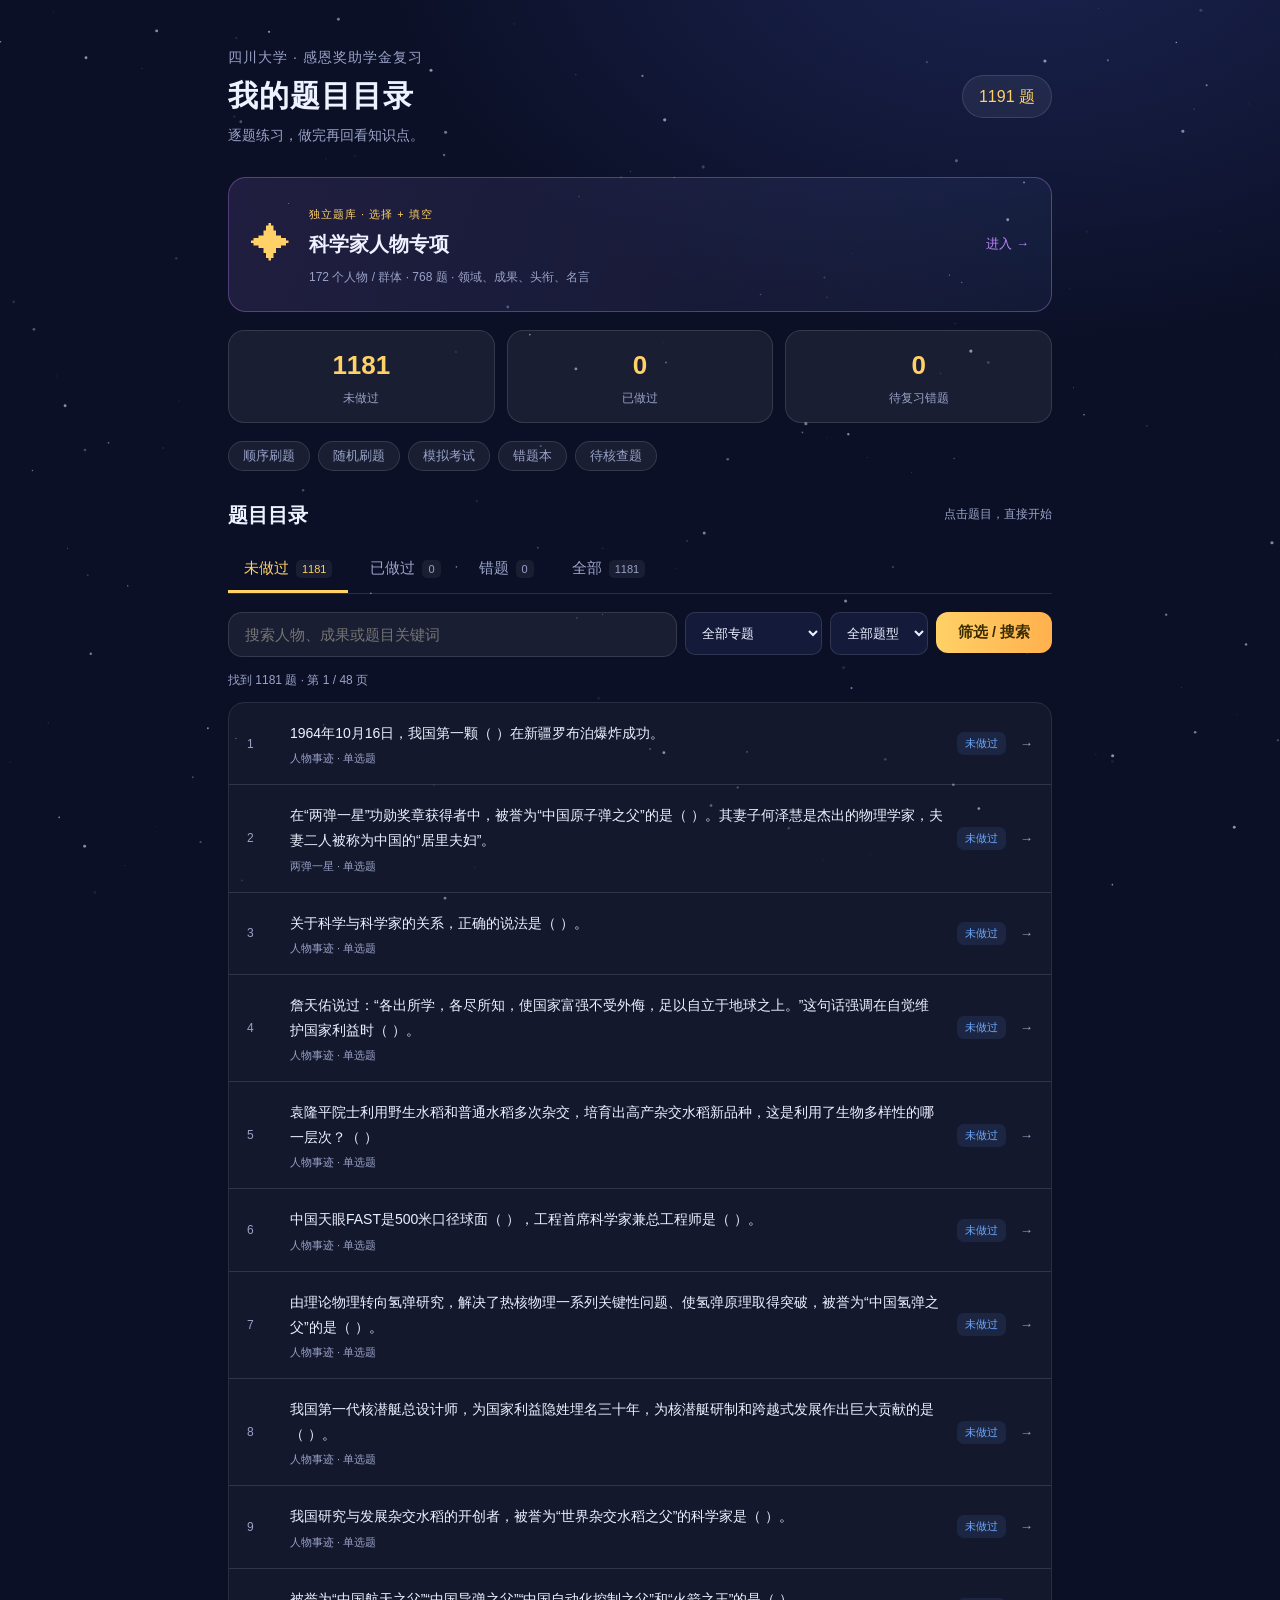
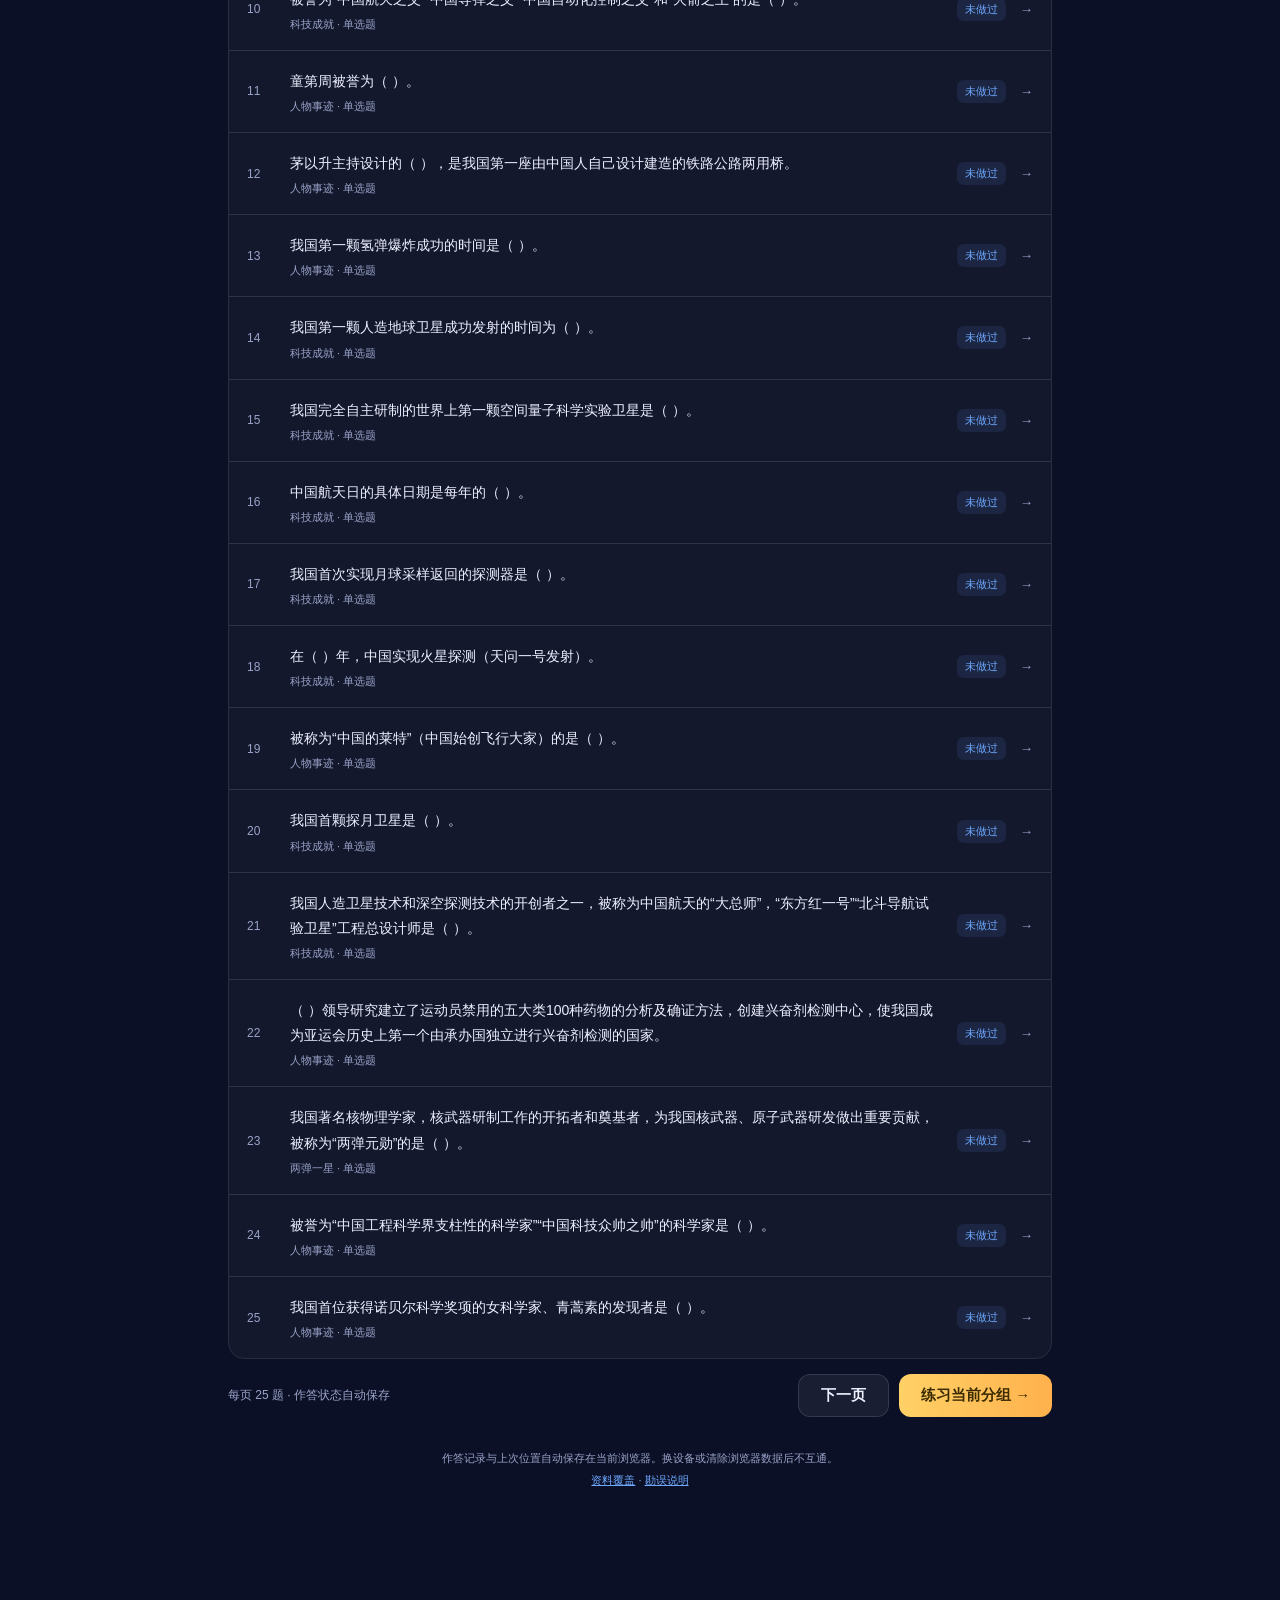
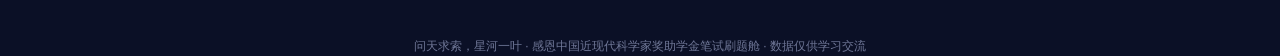
==== commit 2c0b854d: "feat: 新增独立科学家人物题库与共和国勋章全名单，分模块保存复习进度" ====
--- a/index.html
+++ b/index.html
@@ -124,6 +124,9 @@
   .directory-bottom{display:flex;align-items:center;justify-content:space-between;gap:12px;flex-wrap:wrap;margin-top:15px}.directory-bottom .btns{margin:0}.study-footer{text-align:center;font-size:11px;color:var(--sub);margin:30px 0;line-height:2}
   .text-button{border:0;background:none;color:var(--blue);cursor:pointer}.practice-filters{margin:12px 0 18px;color:var(--sub);font-size:13px}.practice-filters[open] summary{margin-bottom:14px}.practice-nav{display:flex;gap:10px;flex-wrap:wrap;margin:18px 0}.study-feedback{color:var(--green);margin-top:16px;font-size:13px}
   .knowledge-panel{margin-top:22px;padding-top:22px;border-top:1px solid var(--line)}.knowledge-heading{display:flex;gap:12px;align-items:center;margin-bottom:18px}.knowledge-heading>span{font-size:24px}.knowledge-heading h3{font-size:18px;color:var(--txt)}.knowledge-heading p{font-size:12px;color:var(--sub);margin-top:3px}.knowledge-excerpt{margin:16px 0}.knowledge-excerpt>p{white-space:pre-line;line-height:1.95;font-size:14px;margin:7px 0;overflow-wrap:anywhere}.knowledge-citation{font-size:11px;color:var(--sub);line-height:1.8}
+  .people-entry{display:flex;align-items:center;gap:18px;text-decoration:none;color:var(--txt);padding:22px;margin:18px 0;border:1px solid rgba(192,132,252,.35);border-radius:18px;background:linear-gradient(110deg,rgba(192,132,252,.12),rgba(110,168,254,.06));transition:.2s}.people-entry:hover{border-color:var(--purple);background:rgba(192,132,252,.15)}.people-entry strong{display:block;font-size:20px;margin:3px 0}.people-entry small{font-size:12px;color:var(--sub)}.people-entry-icon{font-size:40px;color:var(--gold)}.people-entry-arrow{margin-left:auto;white-space:nowrap;color:var(--purple);font-size:13px}
+  .people-header h1{font-size:31px}.people-orbit{font-size:78px;color:var(--gold);text-shadow:0 0 45px rgba(255,209,102,.3);line-height:1}.people-numbers{display:flex;flex-wrap:wrap;gap:10px 22px;color:var(--sub);font-size:12px;padding-bottom:22px;border-bottom:1px solid var(--line)}.people-numbers b{color:var(--txt);font-size:18px;margin-right:4px}.people-numbers>span:last-child{margin-left:auto;align-self:center;font-size:11px}.people-priority{margin:22px 0;padding:18px;border-left:3px solid var(--gold);background:rgba(255,209,102,.045);border-radius:0 12px 12px 0}.people-priority p{font-size:12px;color:var(--sub);margin:4px 0 12px}.people-priority .chips{margin:0}.people-groups{display:flex;flex-wrap:wrap;gap:8px;margin:25px 0 8px}.people-groups b{font-size:10px;margin-left:5px;opacity:.7}.people-search select{flex:1;min-width:135px;max-width:205px}.people-search input{flex-basis:70%}.people-scope{margin-top:26px;padding:15px 18px;border:1px solid var(--line);border-radius:12px}.people-scope summary{font-size:13px}.people-scope p{line-height:1.9}
+  @media(max-width:560px){.people-entry{gap:12px;padding:16px}.people-entry strong{font-size:17px}.people-entry-icon{font-size:29px}.people-entry-arrow{font-size:11px}.people-header h1{font-size:24px}.people-orbit{font-size:46px}.people-numbers>span:last-child{margin-left:0}.people-search select{min-width:110px;max-width:none}.people-search input{min-width:100%}.directory-title{gap:10px;flex-wrap:wrap}}
   @media(max-width:560px){.directory-header h1{font-size:25px}.resume-card{align-items:stretch;flex-direction:column;gap:12px;padding:16px}.resume-card button{align-self:flex-start}.completion-tab{padding:10px 9px;font-size:13px}.question-row{gap:9px;padding:15px 12px}.question-number{min-width:22px}.question-title{font-size:13px}.row-arrow{display:none}.done-badge{font-size:10px;padding:3px 6px}.directory-bottom .btns .btn{padding:9px 13px;font-size:12px}}
 </style>
 </head>
@@ -136,6 +139,7 @@
 <script src="questions.js"></script>
 <script src="knowledge.js"></script>
 <script src="my-school.js"></script>
+<script src="people.js"></script>
 <script>
 /* ================= 星空背景 ================= */
 (function(){
@@ -173,7 +177,9 @@
 let data=Object.assign({rec:{},wrong:[]},store.get());
 if(!data.rec||typeof data.rec!=='object'||Array.isArray(data.rec))data.rec={};
 if(!Array.isArray(data.wrong))data.wrong=[];
-const KNOWLEDGE=window.QUESTION_KNOWLEDGE||{};
+const PEOPLE=window.PEOPLE_QUESTIONS||[];
+const KNOWLEDGE={...(window.QUESTION_KNOWLEDGE||{}),...(window.PEOPLE_KNOWLEDGE||{})};
+const allQuestions=()=>[...BANK,...PEOPLE];
 const hasDone=q=>{const r=data.rec[q.id];return !!r&&((r.c||0)+(r.w||0)>0)};
 function save(){store.set(data)}
 function mark(id,ok){
@@ -194,7 +200,7 @@
 
 /* ================= 路由 ================= */
 let view={name:'home'};
-function go(v){if(view.name==='practice')rememberPractice();if(view.name==='exam'&&v.name!=='exam'&&EX.timer)clearInterval(EX.timer);view=v;render();scrollTo(0,0)}
+function go(v){if(view.name==='practice')rememberPractice();if(view.name==='exam'&&v.name!=='exam'&&EX.timer)clearInterval(EX.timer);view=v;if(typeof location!=='undefined'&&(v.name==='people'||v.name==='home'))history.replaceState(null,'',v.name==='people'?'#people':location.pathname+location.search);render();scrollTo(0,0)}
 
 function render(){
   if(view.name==='home')renderHome();
@@ -203,18 +209,20 @@
   else if(view.name==='exam')renderExam();
   else if(view.name==='examResult')renderExamResult();
   else if(view.name==='catalog')renderCatalog();
+  else if(view.name==='people')renderPeople();
 }
 
 /* ================= 首页 ================= */
-function resumeCard(){
- const saved=data.practiceSession;if(!saved)return '';
- const q=BANK.find(q=>q.id===saved.currentId);if(!q)return '';
- return `<section class="resume-card"><div><span class="eyebrow">上次练习</span><h3>${escapeHTML(q.question)}</h3><p>${escapeHTML(q.topic)} · 第 ${Math.max(1,saved.ids.indexOf(q.id)+1)} / ${saved.ids.length} 题 · ${saved.draft?.answered?'已查看答案，可继续复习':'尚未完成作答'}</p></div><button class="btn btn-main" onclick="resumePractice()">继续上次练习 →</button></section>`;
+function resumeCard(module='main'){
+ const saved=module==='people'?data.peopleSession:data.practiceSession;if(!saved)return '';
+ const q=allQuestions().find(q=>q.id===saved.currentId);if(!q)return '';
+ return `<section class="resume-card"><div><span class="eyebrow">${module==='people'?'人物专项 · ':''}上次练习</span><h3>${escapeHTML(q.question)}</h3><p>${escapeHTML(q.topic)} · 第 ${Math.max(1,saved.ids.indexOf(q.id)+1)} / ${saved.ids.length} 题 · ${saved.draft?.answered?'已查看答案，可继续复习':'尚未完成作答'}</p></div><button class="btn btn-main" onclick="resumePractice('${module}')">继续上次练习 →</button></section>`;
 }
 function renderHome(){
  const st=stats();
  app.innerHTML=`<header class="directory-header"><div><p class="eyebrow">四川大学 · 感恩奖助学金复习</p><h1>我的题目目录</h1><p>逐题练习，做完再回看知识点。</p></div><span class="total-pill">${BANK.length} 题</span></header>
  ${resumeCard()}
+ ${PEOPLE.length?`<a class="people-entry" href="#people" onclick="event.preventDefault();openPeople()"><span class="people-entry-icon">✦</span><span><span class="eyebrow">独立题库 · 选择 + 填空</span><strong>科学家人物专项</strong><small>${window.PEOPLE_META.entries} 个人物 / 群体 · ${PEOPLE.length} 题 · 领域、成果、头衔、名言</small></span><span class="people-entry-arrow">进入 →</span></a>`:''}
  <div class="stats"><div class="stat"><div class="num">${st.total-st.done}</div><div class="lbl">未做过</div></div><div class="stat"><div class="num">${st.done}</div><div class="lbl">已做过</div></div><div class="stat"><div class="num">${st.wrongCount}</div><div class="lbl">待复习错题</div></div></div>
  <nav class="quick-modes"><button class="chip" onclick="startPractice(false)">顺序刷题</button><button class="chip" onclick="startPractice(true)">随机刷题</button><button class="chip" onclick="startExam()">模拟考试</button><button class="chip" onclick="go({name:'wrongbook'})">错题本</button><button class="chip" onclick="startPending()">待核查题</button></nav>
  ${catalogHTML()}
@@ -227,19 +235,20 @@
 function rememberPractice(){
  if(!P.list?.length)return;
  const q=P.list[P.i];if(!q)return;
- data.practiceSession={version:2,ids:P.list.map(q=>q.id),currentId:q.id,random:!!P.random,filter:{...P.filter},query:P.query||'',draft:{answered:!!P.answered,sel:[...(P.sel||[])],fillValue:P.fillValue||'',autoGrade:P.autoGrade,beforeGrade:P.beforeGrade,beforeSelf:P.beforeSelf,manualGrade:P.manualGrade},savedAt:Date.now()};save();
-}
-function resumePractice(){
- const snap=data.practiceSession;if(!snap)return go({name:'home'});
- const byId=new Map(BANK.map(q=>[q.id,q]));const list=snap.ids.map(id=>byId.get(id)).filter(Boolean);
- if(!list.length){delete data.practiceSession;save();return go({name:'home'})}
+ data[P.module==='people'?'peopleSession':'practiceSession']={version:2,module:P.module||'main',ids:P.list.map(q=>q.id),currentId:q.id,random:!!P.random,filter:{...P.filter},query:P.query||'',draft:{answered:!!P.answered,sel:[...(P.sel||[])],fillValue:P.fillValue||'',autoGrade:P.autoGrade,beforeGrade:P.beforeGrade,beforeSelf:P.beforeSelf,manualGrade:P.manualGrade},savedAt:Date.now()};save();
+}
+function resumePractice(module='main'){
+ const key=module==='people'?'peopleSession':'practiceSession',snap=data[key];if(!snap)return go({name:module==='people'?'people':'home'});
+ const byId=new Map((module==='people'?PEOPLE:BANK).map(q=>[q.id,q]));const list=snap.ids.map(id=>byId.get(id)).filter(Boolean);
+ if(!list.length){delete data[key];save();return go({name:module==='people'?'people':'home'})}
  const index=Math.max(0,list.findIndex(q=>q.id===snap.currentId));
  // Do not let go() overwrite the saved session with the practice being left.
  view={name:'home'};
- P={qs:[...list],list,i:index,pool:true,random:!!snap.random,filter:{sec:'all',type:'all',topic:'all',status:'study',...(snap.filter||{})},query:snap.query||''};resetDraft();Object.assign(P,snap.draft||{});go({name:'practice'});
+ P={module,qs:[...list],list,i:index,pool:true,random:!!snap.random,filter:{sec:'all',type:'all',topic:'all',status:'study',...(snap.filter||{})},query:snap.query||''};resetDraft();Object.assign(P,snap.draft||{});go({name:'practice'});
 }
 function startPractice(random,pool){
- const qs=pool||BANK;P={qs:[...qs],i:0,filter:{sec:'all',type:'all',topic:'all',status:'study'},query:'',random,pool:!!pool};applyFilter();go({name:'practice'});
+ if(view.name==='practice')rememberPractice();
+ const qs=pool||BANK;P={module:qs[0]?.module==='people'?'people':'main',qs:[...qs],i:0,filter:{sec:'all',type:'all',topic:'all',status:'study'},query:'',random,pool:!!pool};applyFilter();go({name:'practice'});
 }
 function applyFilter(){
  const base=P.pool?P.qs:BANK;
@@ -249,6 +258,7 @@
 window.resumePractice=resumePractice;
 window.practiceDraft=value=>{P.fillValue=value;rememberPractice()};
 function chipRow(){
+  if(P.module==='people')return `<p>本轮来自人物专项的筛选分组，共 ${P.qs.length} 题。</p><button class="chip" onclick="practiceDirectory()">返回人物目录调整筛选</button>`;
   const secs=[['all','全部'],['scientist','🌌 科学家普适']];
   if(HAS_SCHOOL)secs.push(['school',`🏫 ${META.school}校情`]);
   const topics=[...new Set(BANK.map(q=>q.topic))];
@@ -268,9 +278,11 @@
   const q=list[P.i];rememberPractice();
   app.innerHTML=topbar(P.random?'随机刷题':'逐题练习')+`<details class="practice-filters"><summary>筛选题型与专题</summary>${chipRow()}</details>`+`
     <div class="progress-line"><span>第 ${P.i+1} / ${list.length} 题</span><div class="bar"><i style="width:${(P.i+1)/list.length*100}%"></i></div><span>${Math.round((P.i+1)/list.length*100)}%</span></div>
-    <div class="qcard" id="qbox">${questionHTML(q,true)}</div><div class="practice-nav"><button class="btn btn-ghost" onclick="go({name:'home'})">返回题目目录</button>${!P.answered&&P.i>0?'<button class="btn btn-ghost" onclick="prevQ()">← 上一题</button>':''}${!P.answered&&P.i<P.list.length-1?'<button class="btn btn-ghost" onclick="nextQ()">暂跳过，下一题 →</button>':''}</div>`;
-}
+    <div class="qcard" id="qbox">${questionHTML(q,true)}</div><div class="practice-nav"><button class="btn btn-ghost" onclick="practiceDirectory()">返回${P.module==='people'?'人物专项':'题目'}目录</button>${!P.answered&&P.i>0?'<button class="btn btn-ghost" onclick="prevQ()">← 上一题</button>':''}${!P.answered&&P.i<P.list.length-1?'<button class="btn btn-ghost" onclick="nextQ()">暂跳过，下一题 →</button>':''}</div>`;
+}
+window.practiceDirectory=()=>go({name:P.module==='people'?'people':'home'});
 function topbar(title,extra=''){
+  if(view.name==='practice'&&P.module==='people')return `<div class="topbar"><button class="back" onclick="practiceDirectory()">← 人物专项</button><h2>人物专项 · ${title}</h2>${extra}</div>`;
   return `<div class="topbar"><button class="back" onclick="go({name:'home'})">← 题目目录</button><h2>${title}</h2>${extra}</div>`;
 }
 function escapeHTML(v){return String(v??'').replace(/[&<>"']/g,c=>({'&':'&amp;','<':'&lt;','>':'&gt;','"':'&quot;',"'":'&#39;'}[c]))}
@@ -329,7 +341,7 @@
         if(P.manualGrade!==undefined)ans+=`<p class="study-feedback">${P.manualGrade?'✓ 已标记为掌握':'已加入错题，稍后再复习'}，可以先阅读知识点资料，再进入下一题。</p>`;
         ans+=`<div class="btns"><button class="btn btn-green" onclick="selfMark(true)">✓ 我答对了</button><button class="btn btn-red" onclick="selfMark(false)">✗ 没答上来</button></div>`;
       }
-      ans+=`<div class="btns">${P.i<P.list.length-1?`<button class="btn btn-main" onclick="nextQ()">下一题 →</button>`:`<button class="btn btn-main" onclick="go({name:'home'})">完成 🎉</button>`}${P.i>0?`<button class="btn btn-ghost" onclick="prevQ()">← 上一题</button>`:''}</div>`;
+      ans+=`<div class="btns">${P.i<P.list.length-1?`<button class="btn btn-main" onclick="nextQ()">下一题 →</button>`:`<button class="btn btn-main" onclick="practiceDirectory()">完成 🎉</button>`}${P.i>0?`<button class="btn btn-ghost" onclick="prevQ()">← 上一题</button>`:''}</div>`;
     }
   }
   const qtext=(interactive&&q.type==='flash'&&P.answered)?`<div class="qtext">${q.question}</div>`:(q.type!=='flash'||!interactive?`<div class="qtext">${q.question}</div>`:'');
@@ -516,8 +528,9 @@
 }
 
 /* 启动：先合并可选校情题，再渲染（详见 README「接入自己学校的校情题」） */
-window.__boot=()=>{mergeSchoolBank();const errors=QuizCore.validateBank(BANK);if(errors.length){app.textContent="题库校验失败，请查看控制台。";console.error(errors);return}render()};
+window.__boot=()=>{mergeSchoolBank();const errors=QuizCore.validateBank(allQuestions());if(errors.length){app.textContent="题库校验失败，请查看控制台。";console.error(errors);return}if(typeof location!=='undefined'&&location.hash==='#people')view={name:'people'};render()};
 </script>
+<script src="people-ui.js"></script>
 <script>window.__boot();</script>
 </body>
 </html>
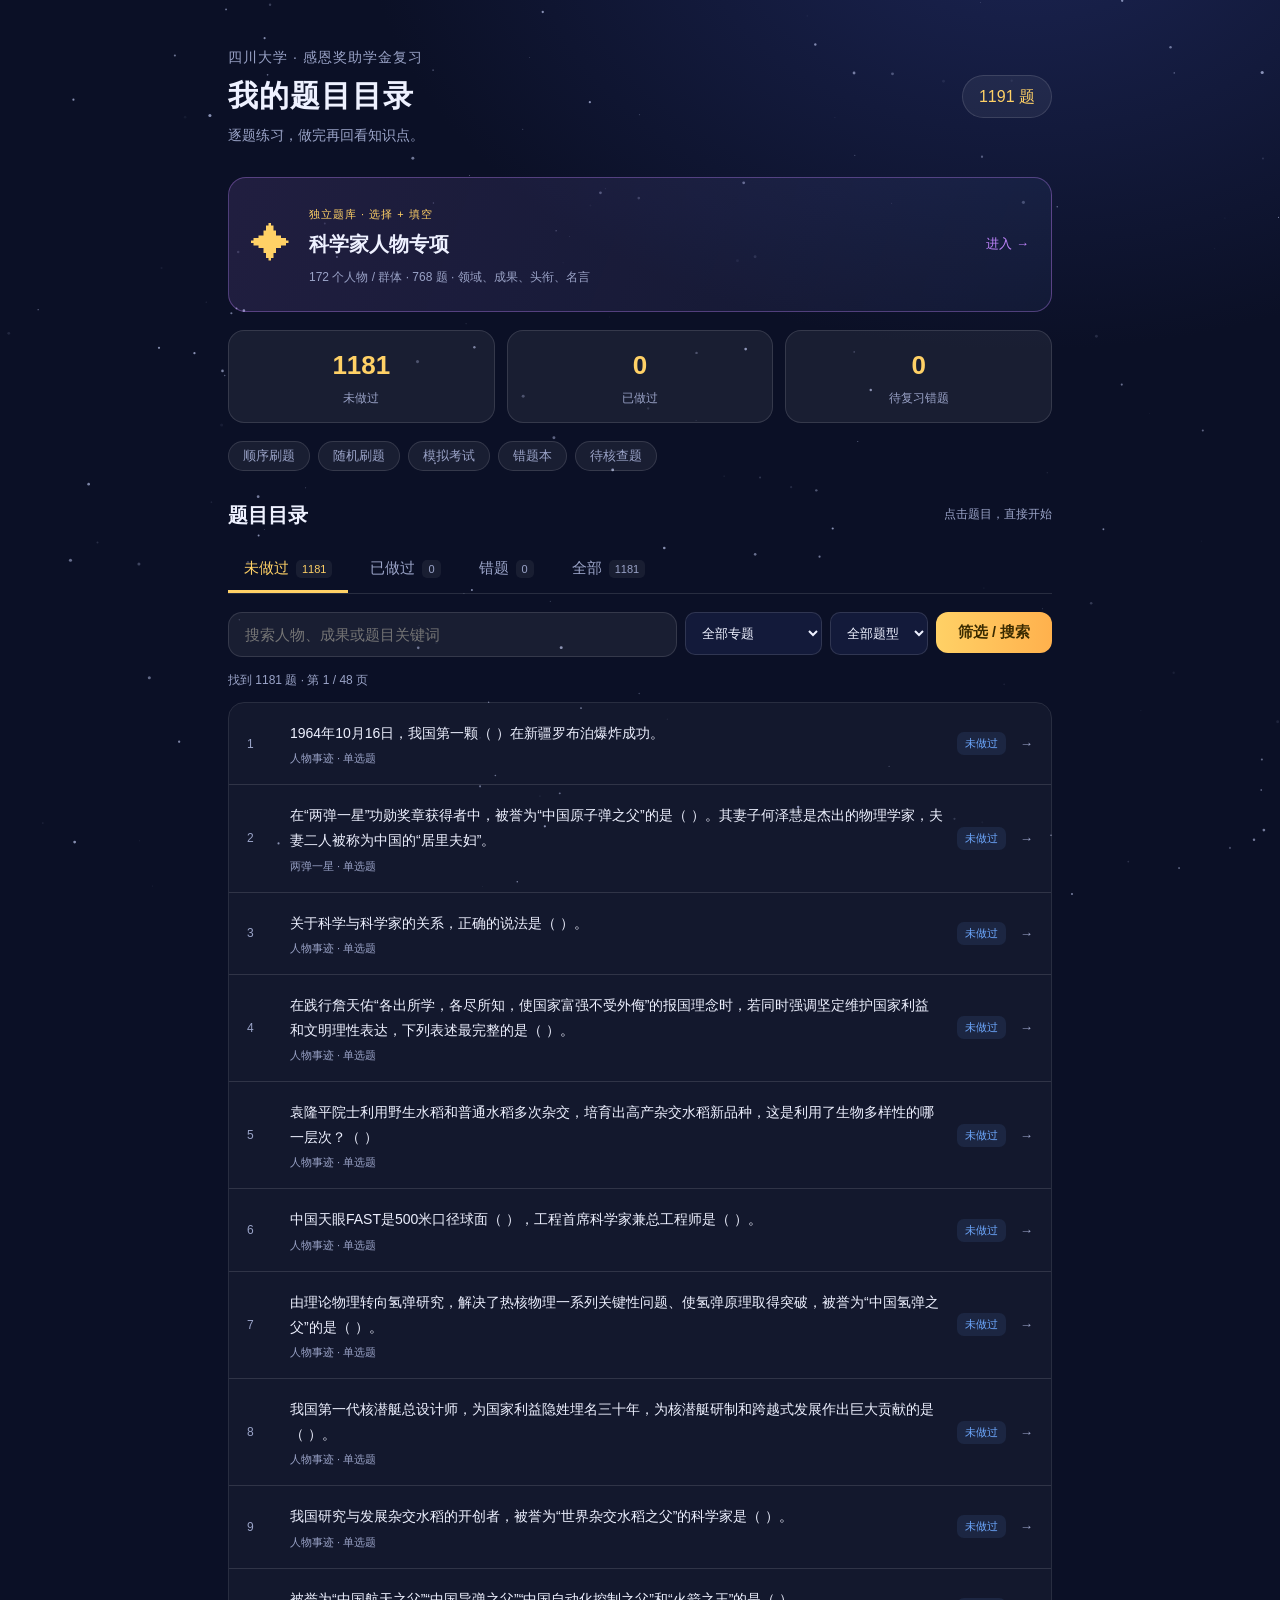
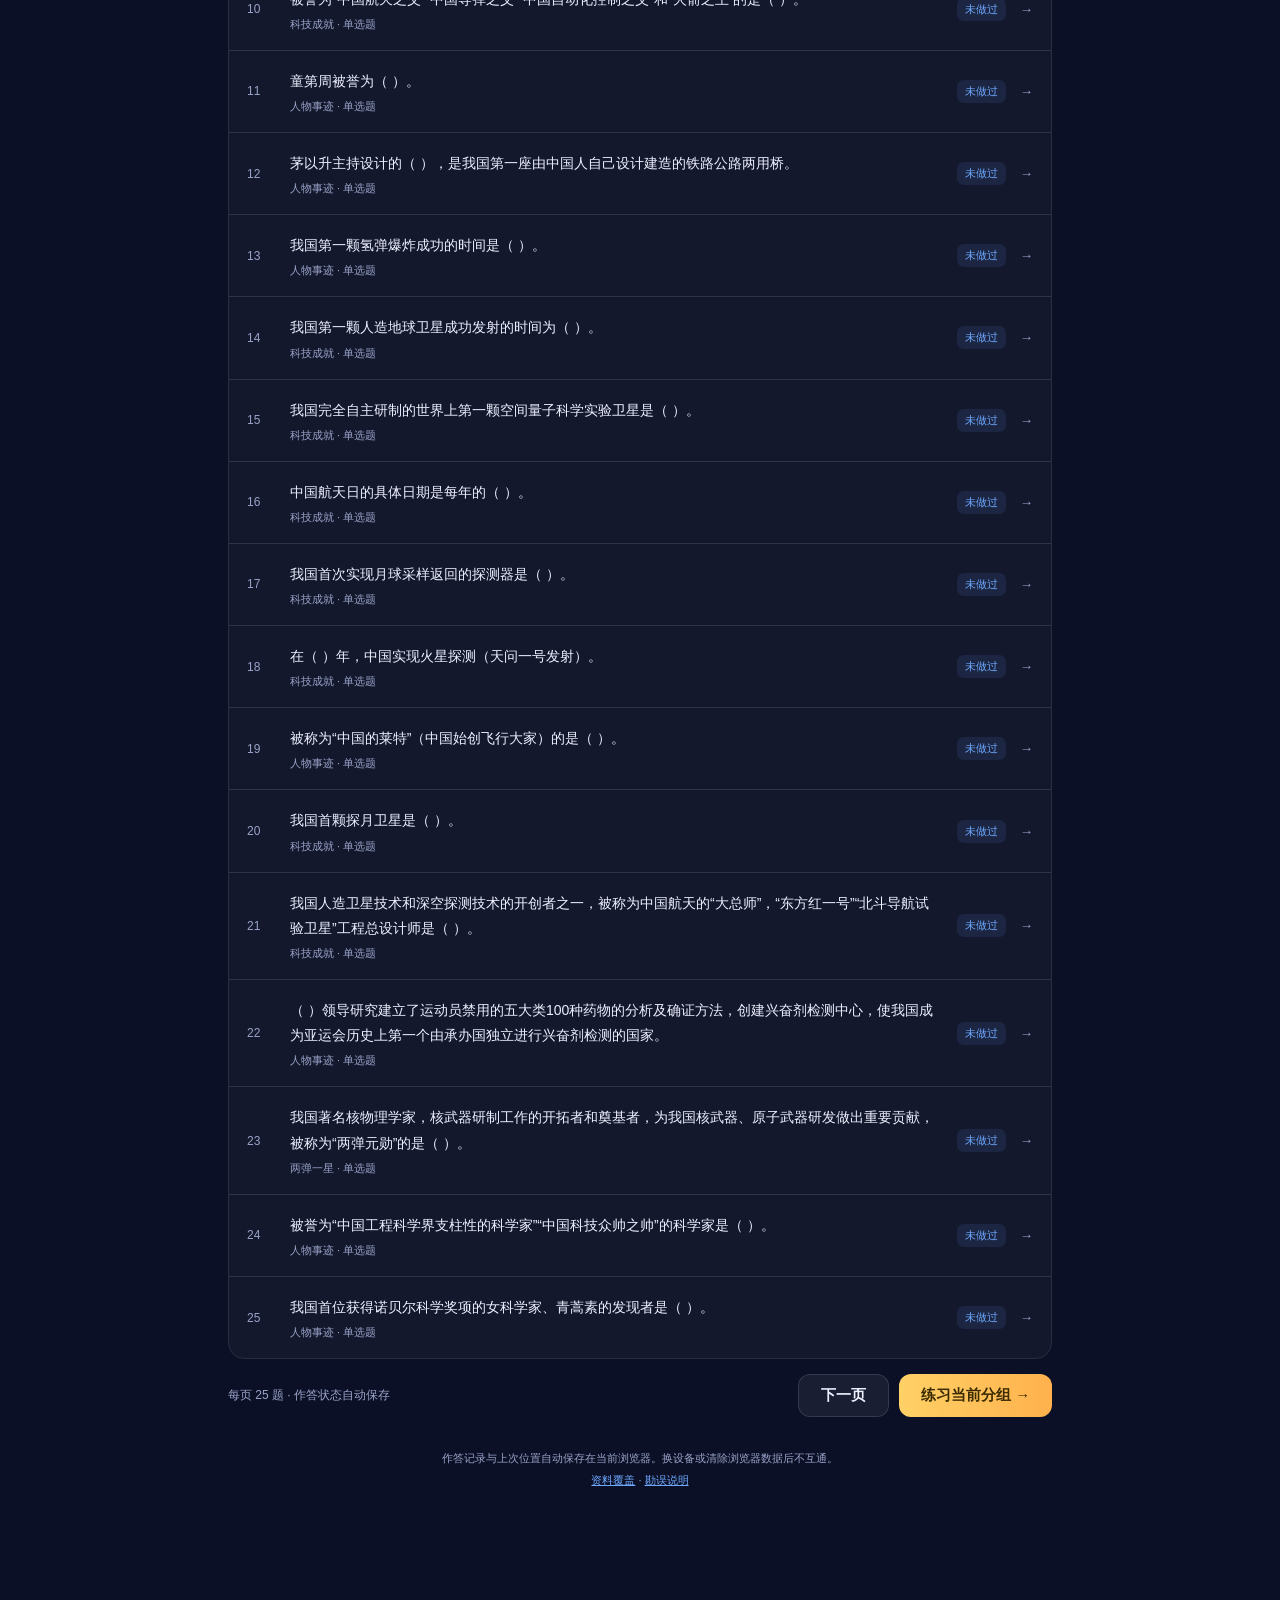
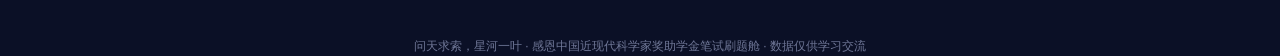
==== commit 07e896c4: "feat: 为485道选择与判断题补齐逐项详解和不计分复习" ====
--- a/index.html
+++ b/index.html
@@ -125,6 +125,8 @@
   .text-button{border:0;background:none;color:var(--blue);cursor:pointer}.practice-filters{margin:12px 0 18px;color:var(--sub);font-size:13px}.practice-filters[open] summary{margin-bottom:14px}.practice-nav{display:flex;gap:10px;flex-wrap:wrap;margin:18px 0}.study-feedback{color:var(--green);margin-top:16px;font-size:13px}
   .knowledge-panel{margin-top:22px;padding-top:22px;border-top:1px solid var(--line)}.knowledge-heading{display:flex;gap:12px;align-items:center;margin-bottom:18px}.knowledge-heading>span{font-size:24px}.knowledge-heading h3{font-size:18px;color:var(--txt)}.knowledge-heading p{font-size:12px;color:var(--sub);margin-top:3px}.knowledge-excerpt{margin:16px 0}.knowledge-excerpt>p{white-space:pre-line;line-height:1.95;font-size:14px;margin:7px 0;overflow-wrap:anywhere}.knowledge-citation{font-size:11px;color:var(--sub);line-height:1.8}
   .people-entry{display:flex;align-items:center;gap:18px;text-decoration:none;color:var(--txt);padding:22px;margin:18px 0;border:1px solid rgba(192,132,252,.35);border-radius:18px;background:linear-gradient(110deg,rgba(192,132,252,.12),rgba(110,168,254,.06));transition:.2s}.people-entry:hover{border-color:var(--purple);background:rgba(192,132,252,.15)}.people-entry strong{display:block;font-size:20px;margin:3px 0}.people-entry small{font-size:12px;color:var(--sub)}.people-entry-icon{font-size:40px;color:var(--gold)}.people-entry-arrow{margin-left:auto;white-space:nowrap;color:var(--purple);font-size:13px}
+  .option-analysis{margin-top:26px;border-top:1px solid var(--line);padding-top:24px}.analysis-summary,.analysis-memory{padding:16px 18px;border-radius:12px;background:rgba(110,168,254,.07);border:1px solid rgba(110,168,254,.18);margin:14px 0}.analysis-summary>p,.analysis-memory>p,.option-analysis-item>p{white-space:pre-line;overflow-wrap:anywhere;line-height:1.95;font-size:14px;margin-top:8px}.option-analysis-item{border:1px solid var(--line);border-radius:14px;padding:18px;margin:14px 0;background:rgba(255,255,255,.025)}.option-analysis-item.is-correct{border-color:rgba(74,222,128,.35);background:rgba(74,222,128,.035)}.option-analysis-title{display:flex;align-items:flex-start;gap:10px;flex-wrap:wrap}.option-analysis-title h4{font-size:14px;font-weight:600;line-height:1.8;flex:1;min-width:140px;white-space:pre-line;overflow-wrap:anywhere}.analysis-letter{display:inline-flex;justify-content:center;align-items:center;width:27px;height:27px;border-radius:8px;border:1px solid var(--line);font-size:12px;color:var(--blue);flex:none}.is-correct .analysis-letter{background:rgba(74,222,128,.14);color:var(--green);border-color:rgba(74,222,128,.3)}.analysis-verdict{color:var(--sub);font-size:11px;line-height:2.4;white-space:nowrap}.is-correct .analysis-verdict{color:var(--green)}.option-analysis-item .source-details{margin-top:12px}.analysis-memory{background:rgba(255,209,102,.065);border-color:rgba(255,209,102,.22)}
+  @media(max-width:560px){.option-analysis-item{padding:14px}.analysis-verdict{width:100%;padding-left:37px;line-height:1.5}.option-analysis-item>p,.analysis-summary>p,.analysis-memory>p{font-size:13.5px}.analysis-summary,.analysis-memory{padding:14px}}
   .people-header h1{font-size:31px}.people-orbit{font-size:78px;color:var(--gold);text-shadow:0 0 45px rgba(255,209,102,.3);line-height:1}.people-numbers{display:flex;flex-wrap:wrap;gap:10px 22px;color:var(--sub);font-size:12px;padding-bottom:22px;border-bottom:1px solid var(--line)}.people-numbers b{color:var(--txt);font-size:18px;margin-right:4px}.people-numbers>span:last-child{margin-left:auto;align-self:center;font-size:11px}.people-priority{margin:22px 0;padding:18px;border-left:3px solid var(--gold);background:rgba(255,209,102,.045);border-radius:0 12px 12px 0}.people-priority p{font-size:12px;color:var(--sub);margin:4px 0 12px}.people-priority .chips{margin:0}.people-groups{display:flex;flex-wrap:wrap;gap:8px;margin:25px 0 8px}.people-groups b{font-size:10px;margin-left:5px;opacity:.7}.people-search select{flex:1;min-width:135px;max-width:205px}.people-search input{flex-basis:70%}.people-scope{margin-top:26px;padding:15px 18px;border:1px solid var(--line);border-radius:12px}.people-scope summary{font-size:13px}.people-scope p{line-height:1.9}
   @media(max-width:560px){.people-entry{gap:12px;padding:16px}.people-entry strong{font-size:17px}.people-entry-icon{font-size:29px}.people-entry-arrow{font-size:11px}.people-header h1{font-size:24px}.people-orbit{font-size:46px}.people-numbers>span:last-child{margin-left:0}.people-search select{min-width:110px;max-width:none}.people-search input{min-width:100%}.directory-title{gap:10px;flex-wrap:wrap}}
   @media(max-width:560px){.directory-header h1{font-size:25px}.resume-card{align-items:stretch;flex-direction:column;gap:12px;padding:16px}.resume-card button{align-self:flex-start}.completion-tab{padding:10px 9px;font-size:13px}.question-row{gap:9px;padding:15px 12px}.question-number{min-width:22px}.question-title{font-size:13px}.row-arrow{display:none}.done-badge{font-size:10px;padding:3px 6px}.directory-bottom .btns .btn{padding:9px 13px;font-size:12px}}
@@ -140,6 +142,7 @@
 <script src="knowledge.js"></script>
 <script src="my-school.js"></script>
 <script src="people.js"></script>
+<script src="explanations.js"></script>
 <script>
 /* ================= 星空背景 ================= */
 (function(){
@@ -231,11 +234,11 @@
 
 /* ================= 刷题 ================= */
 let P={};
-function resetDraft(){P.answered=false;P.sel=[];P.selfChecked=false;P.autoGrade=undefined;P.fillValue='';P.beforeGrade=undefined;P.beforeSelf=undefined;P.manualGrade=undefined;}
+function resetDraft(){P.answered=false;P.reviewOnly=false;P.sel=[];P.selfChecked=false;P.autoGrade=undefined;P.fillValue='';P.beforeGrade=undefined;P.beforeSelf=undefined;P.manualGrade=undefined;}
 function rememberPractice(){
  if(!P.list?.length)return;
  const q=P.list[P.i];if(!q)return;
- data[P.module==='people'?'peopleSession':'practiceSession']={version:2,module:P.module||'main',ids:P.list.map(q=>q.id),currentId:q.id,random:!!P.random,filter:{...P.filter},query:P.query||'',draft:{answered:!!P.answered,sel:[...(P.sel||[])],fillValue:P.fillValue||'',autoGrade:P.autoGrade,beforeGrade:P.beforeGrade,beforeSelf:P.beforeSelf,manualGrade:P.manualGrade},savedAt:Date.now()};save();
+ data[P.module==='people'?'peopleSession':'practiceSession']={version:2,module:P.module||'main',ids:P.list.map(q=>q.id),currentId:q.id,random:!!P.random,filter:{...P.filter},query:P.query||'',draft:{answered:!!P.answered,reviewOnly:!!P.reviewOnly,sel:[...(P.sel||[])],fillValue:P.fillValue||'',autoGrade:P.autoGrade,beforeGrade:P.beforeGrade,beforeSelf:P.beforeSelf,manualGrade:P.manualGrade},savedAt:Date.now()};save();
 }
 function resumePractice(module='main'){
  const key=module==='people'?'peopleSession':'practiceSession',snap=data[key];if(!snap)return go({name:module==='people'?'people':'home'});
@@ -278,7 +281,7 @@
   const q=list[P.i];rememberPractice();
   app.innerHTML=topbar(P.random?'随机刷题':'逐题练习')+`<details class="practice-filters"><summary>筛选题型与专题</summary>${chipRow()}</details>`+`
     <div class="progress-line"><span>第 ${P.i+1} / ${list.length} 题</span><div class="bar"><i style="width:${(P.i+1)/list.length*100}%"></i></div><span>${Math.round((P.i+1)/list.length*100)}%</span></div>
-    <div class="qcard" id="qbox">${questionHTML(q,true)}</div><div class="practice-nav"><button class="btn btn-ghost" onclick="practiceDirectory()">返回${P.module==='people'?'人物专项':'题目'}目录</button>${!P.answered&&P.i>0?'<button class="btn btn-ghost" onclick="prevQ()">← 上一题</button>':''}${!P.answered&&P.i<P.list.length-1?'<button class="btn btn-ghost" onclick="nextQ()">暂跳过，下一题 →</button>':''}</div>`;
+    <div class="qcard" id="qbox">${questionHTML(q,true)}</div><div class="practice-nav"><button class="btn btn-ghost" onclick="practiceDirectory()">返回${P.module==='people'?'人物专项':'题目'}目录</button>${!P.answered&&window.OPTION_EXPLANATIONS?.[q.id]?'<button class="btn btn-ghost" onclick="reviewExplanation()">查看解析（不计分）</button>':''}${!P.answered&&P.i>0?'<button class="btn btn-ghost" onclick="prevQ()">← 上一题</button>':''}${!P.answered&&P.i<P.list.length-1?'<button class="btn btn-ghost" onclick="nextQ()">暂跳过，下一题 →</button>':''}</div>`;
 }
 window.practiceDirectory=()=>go({name:P.module==='people'?'people':'home'});
 function topbar(title,extra=''){
@@ -334,9 +337,10 @@
   }
   let ans='';
   if((interactive&&P.answered)||E.showAns){
-    ans=`<div class="ansbox"><b>参考答案</b><br>${answerText(q)}</div>${knowledgeHTML(q)}`;
+    ans=`<div class="ansbox"><b>参考答案</b><br>${answerText(q)}</div>${optionExplanationsHTML(q,interactive?P.sel:E.sel)}${knowledgeHTML(q)}`;
     if(interactive){
-      if(q.status==='pending'){ans+='<p class="flash-hint">本题待核查，不记入掌握或错题。</p>';}
+      if(P.reviewOnly){ans+='<p class="flash-hint">正在复习解析，本题不新增作答记录。</p><button class="btn btn-ghost" onclick="retryReviewedQuestion()">重新作答</button>';}
+      else if(q.status==='pending'){ans+='<p class="flash-hint">本题待核查，不记入掌握或错题。</p>';}
       else if(q.type==='fill'||q.type==='flash'){
         if(P.manualGrade!==undefined)ans+=`<p class="study-feedback">${P.manualGrade?'✓ 已标记为掌握':'已加入错题，稍后再复习'}，可以先阅读知识点资料，再进入下一题。</p>`;
         ans+=`<div class="btns"><button class="btn btn-green" onclick="selfMark(true)">✓ 我答对了</button><button class="btn btn-red" onclick="selfMark(false)">✗ 没答上来</button></div>`;
@@ -369,6 +373,8 @@
   }
   render();
 };
+window.reviewExplanation=()=>{if(view.name!=='practice'||P.answered)return;P.reviewOnly=true;P.answered=true;render()};
+window.retryReviewedQuestion=()=>{if(!P.reviewOnly)return;resetDraft();render()};
 window.gradeFill=()=>{
   if(P.answered)return;
   const q=currentQ();P.fillValue=$('#fillIn').value||'';
@@ -381,7 +387,7 @@
   data.wrong=data.wrong.filter(id=>id!==q.id);if(snapshot.wrong)data.wrong.push(q.id);
 }
 window.selfMark=ok=>{
- const q=currentQ();if(q.status==='pending'||P.manualGrade===!!ok)return;
+ const q=currentQ();if(P.reviewOnly||q.status==='pending'||P.manualGrade===!!ok)return;
  if(P.autoGrade!==undefined){restoreGrade(q,P.beforeGrade);mark(q.id,ok)}
  else{if(!P.beforeSelf)P.beforeSelf={record:data.rec[q.id]?{...data.rec[q.id]}:null,wrong:data.wrong.includes(q.id)};else restoreGrade(q,P.beforeSelf);mark(q.id,ok)}
  P.manualGrade=!!ok;render();
@@ -465,7 +471,7 @@
   const flashPending=EX.review.filter(r=>r.got===null).length;
   const rows=EX.review.map((r,i)=>{
     const g=r.got===null?`<span style="color:var(--sub)">待自评</span>`:(r.ok?`<span style="color:var(--green)">+${r.got}</span>`:`<span style="color:var(--red)">0</span>`);
-    return `<div class="opt" style="cursor:default"><span class="key">${i+1}</span><span style="flex:1">${r.q.question.slice(0,38)}${r.q.question.length>38?'…':''}</span><span>${g}/${r.max}</span></div><details class="qcard" style="margin-bottom:12px"><summary>查看本题答案与解析</summary><p>${r.q.question}</p><div class="ansbox">${answerText(r.q)}${r.q.note?`<p class="note">${r.q.note}</p>`:''}</div>${knowledgeHTML(r.q)}${sourceHTML(r.q)}</details>`;
+    return `<div class="opt" style="cursor:default"><span class="key">${i+1}</span><span style="flex:1">${r.q.question.slice(0,38)}${r.q.question.length>38?'…':''}</span><span>${g}/${r.max}</span></div><details class="qcard" style="margin-bottom:12px"><summary>查看本题答案与解析</summary><p>${r.q.question}</p><div class="ansbox">${answerText(r.q)}${r.q.note?`<p class="note">${r.q.note}</p>`:''}</div>${optionExplanationsHTML(r.q,EX.ans[r.q.id]?.sel)}${knowledgeHTML(r.q)}${sourceHTML(r.q)}</details>`;
   }).join('');
   const flashCards=EX.review.map((r,i)=>({r,i})).filter(x=>x.r.q.type==='flash').map(({r,i})=>`
     <div class="qcard" style="margin-top:14px">${metaBadges(r.q)}<div class="qtext">${r.q.question}</div>
@@ -521,6 +527,11 @@
 }
 window.openCatalogQuestion=openCatalogQuestion;
 window.practiceCatalog=()=>{const rows=catalogRows();if(rows.length)openCatalogQuestion(rows[0].id)};
+function optionExplanationsHTML(q,selection=[]){
+ const info=window.OPTION_EXPLANATIONS?.[q.id];if(!info)return '';
+ const names={official:'官方资料',handbook:'川大版复习手册',integrated:'复习整合资料',preparation:'奖学金准备',elan:'ELAN整理版',upstream:'原项目题库'};
+ return `<section class="option-analysis" aria-label="逐项解析"><div class="knowledge-heading"><span>🔎</span><div><h3>逐项解析</h3><p>每个选项都看一遍，把易混知识一起记住。</p></div></div><div class="analysis-summary"><span class="eyebrow">本题关键</span><p>${escapeHTML(info.summary)}</p></div>${info.options.map((item,i)=>`<article class="option-analysis-item ${item.correct?'is-correct':''}"><div class="option-analysis-title"><span class="analysis-letter">${String.fromCharCode(65+i)}</span><h4>${escapeHTML(q.options[i])}</h4><span class="analysis-verdict">${item.correct?'✓ 应选':'本题不选'}${selection?.includes(i)?' · 你选了此项':''}</span></div>${item.paragraphs.map(p=>`<p>${escapeHTML(p)}</p>`).join('')}<details class="source-details"><summary>本项依据与来源</summary><p>${item.references.map(r=>escapeHTML(names[r.document]||r.document)+' · '+escapeHTML(r.location)).join('；')}</p>${item.links.map(l=>`<p><a href="${escapeHTML(l.url)}" target="_blank" rel="noopener noreferrer">${escapeHTML(l.title)} ↗</a></p>`).join('')}</details></article>`).join('')}<aside class="analysis-memory"><span class="eyebrow">对照记忆</span><p>${escapeHTML(info.memory)}</p></aside></section>`;
+}
 function knowledgeHTML(q){
  const materials=KNOWLEDGE[q.id];if(!materials)return '';
  const sourceNames={handbook:'川大版复习手册',integrated:'复习整合资料',preparation:'奖学金准备',elan:'ELAN整理版',upstream:'原项目题库'};
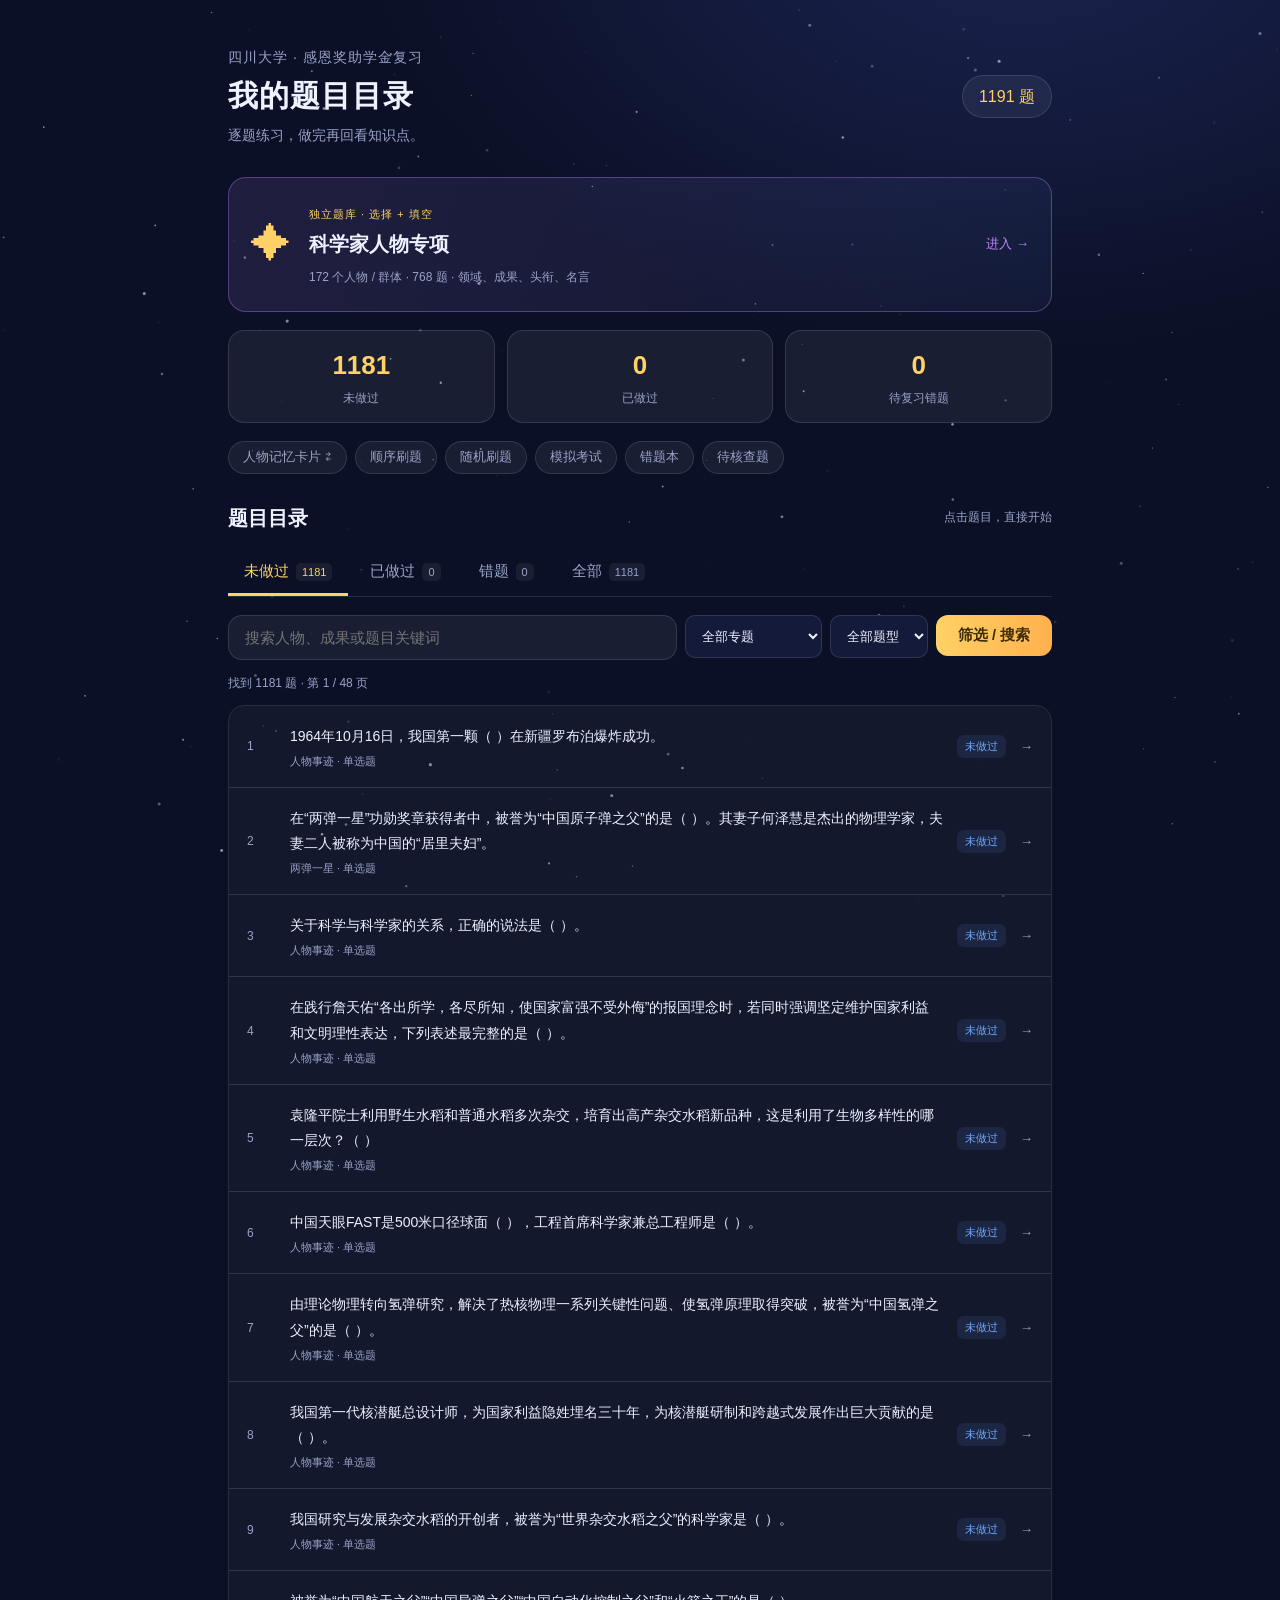
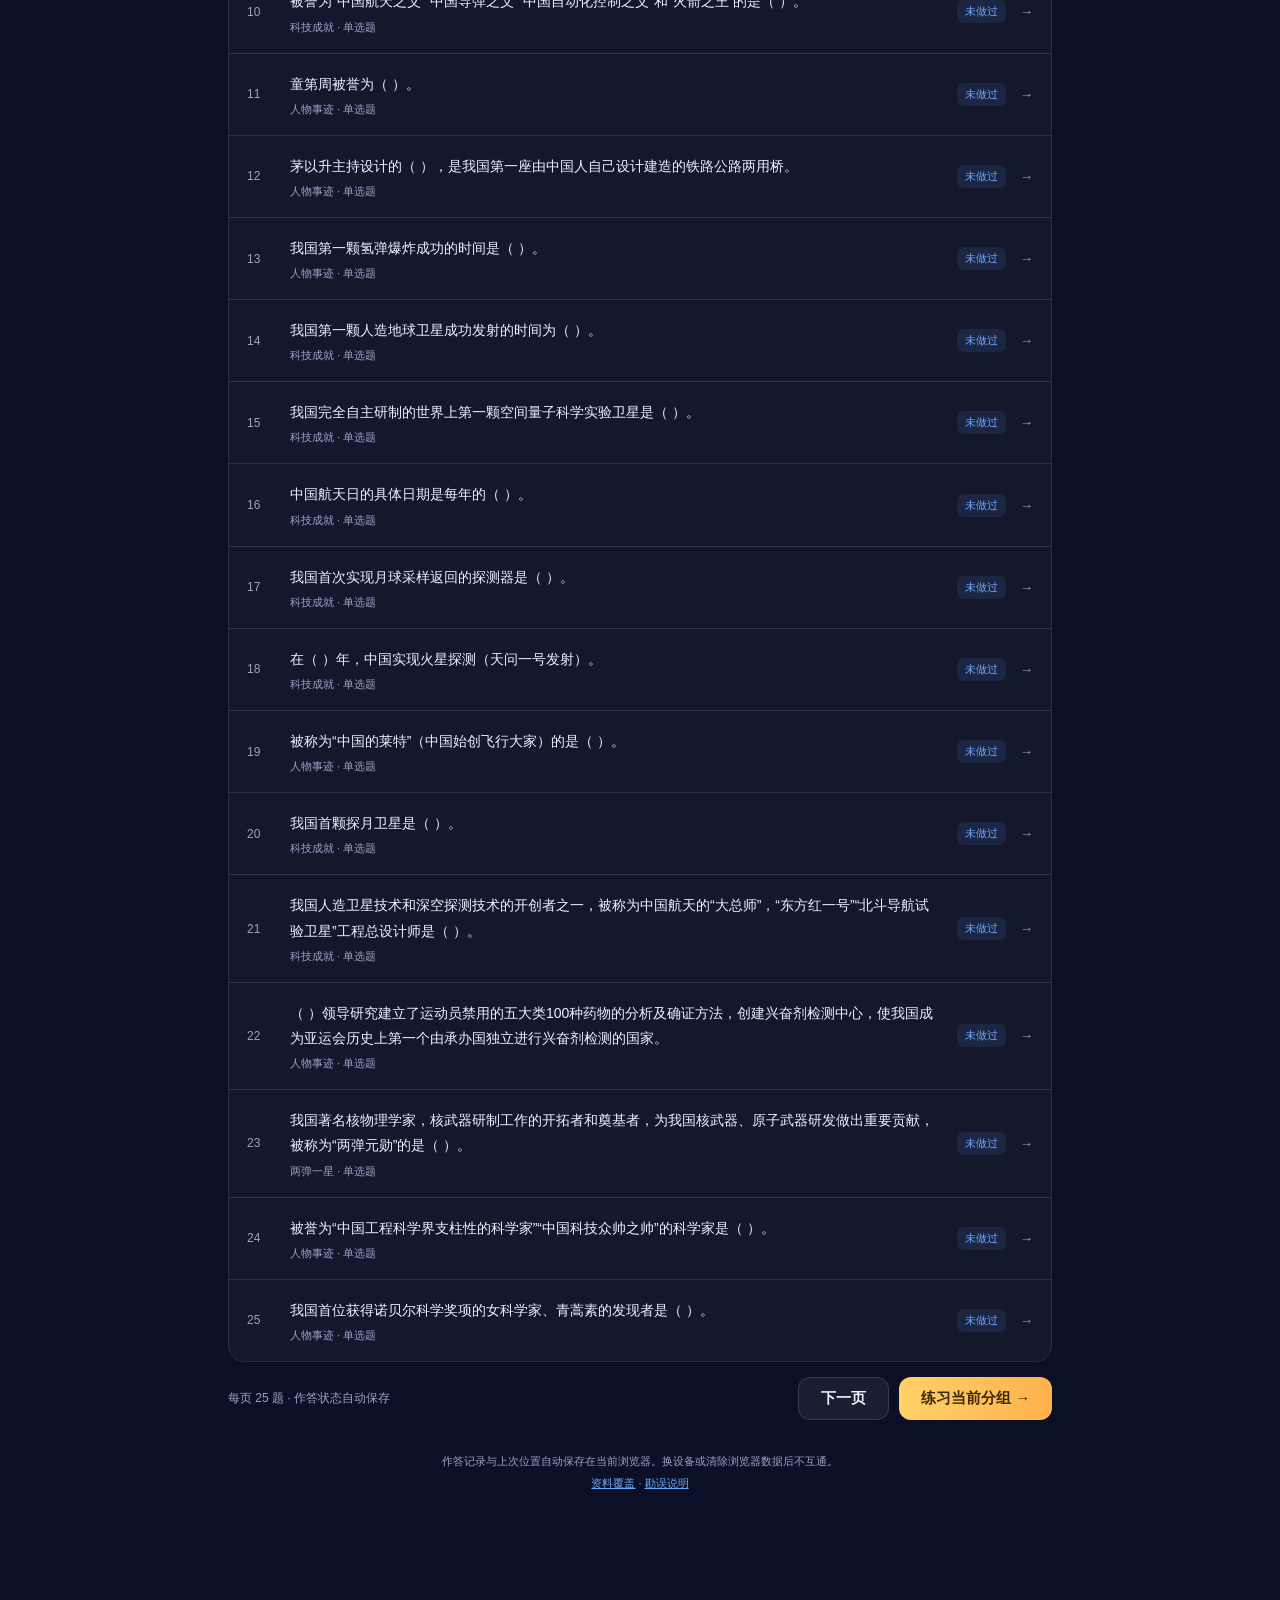
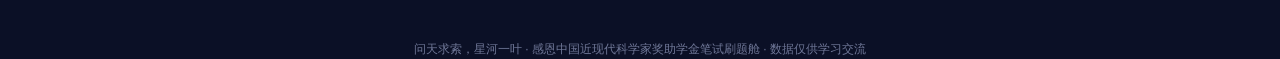
==== commit 764b8818: "feat: 新增人名与关键词双向记忆卡片、掌握标记和位置记忆" ====
--- a/index.html
+++ b/index.html
@@ -227,7 +227,7 @@
  ${resumeCard()}
  ${PEOPLE.length?`<a class="people-entry" href="#people" onclick="event.preventDefault();openPeople()"><span class="people-entry-icon">✦</span><span><span class="eyebrow">独立题库 · 选择 + 填空</span><strong>科学家人物专项</strong><small>${window.PEOPLE_META.entries} 个人物 / 群体 · ${PEOPLE.length} 题 · 领域、成果、头衔、名言</small></span><span class="people-entry-arrow">进入 →</span></a>`:''}
  <div class="stats"><div class="stat"><div class="num">${st.total-st.done}</div><div class="lbl">未做过</div></div><div class="stat"><div class="num">${st.done}</div><div class="lbl">已做过</div></div><div class="stat"><div class="num">${st.wrongCount}</div><div class="lbl">待复习错题</div></div></div>
- <nav class="quick-modes"><button class="chip" onclick="startPractice(false)">顺序刷题</button><button class="chip" onclick="startPractice(true)">随机刷题</button><button class="chip" onclick="startExam()">模拟考试</button><button class="chip" onclick="go({name:'wrongbook'})">错题本</button><button class="chip" onclick="startPending()">待核查题</button></nav>
+ <nav class="quick-modes"><a class="chip" href="memory.html#names" style="text-decoration:none">人物记忆卡片 ⇄</a><button class="chip" onclick="startPractice(false)">顺序刷题</button><button class="chip" onclick="startPractice(true)">随机刷题</button><button class="chip" onclick="startExam()">模拟考试</button><button class="chip" onclick="go({name:'wrongbook'})">错题本</button><button class="chip" onclick="startPending()">待核查题</button></nav>
  ${catalogHTML()}
  <footer class="study-footer">作答记录与上次位置自动保存在当前浏览器。换设备或清除浏览器数据后不互通。<br><a href="https://github.com/Jinlin-Yao/ganen-scientist-quiz/blob/main/docs/COVERAGE.md" target="_blank" rel="noopener">资料覆盖</a> · <a href="https://github.com/Jinlin-Yao/ganen-scientist-quiz/blob/main/docs/CORRECTIONS.md" target="_blank" rel="noopener">勘误说明</a></footer>`;
 }
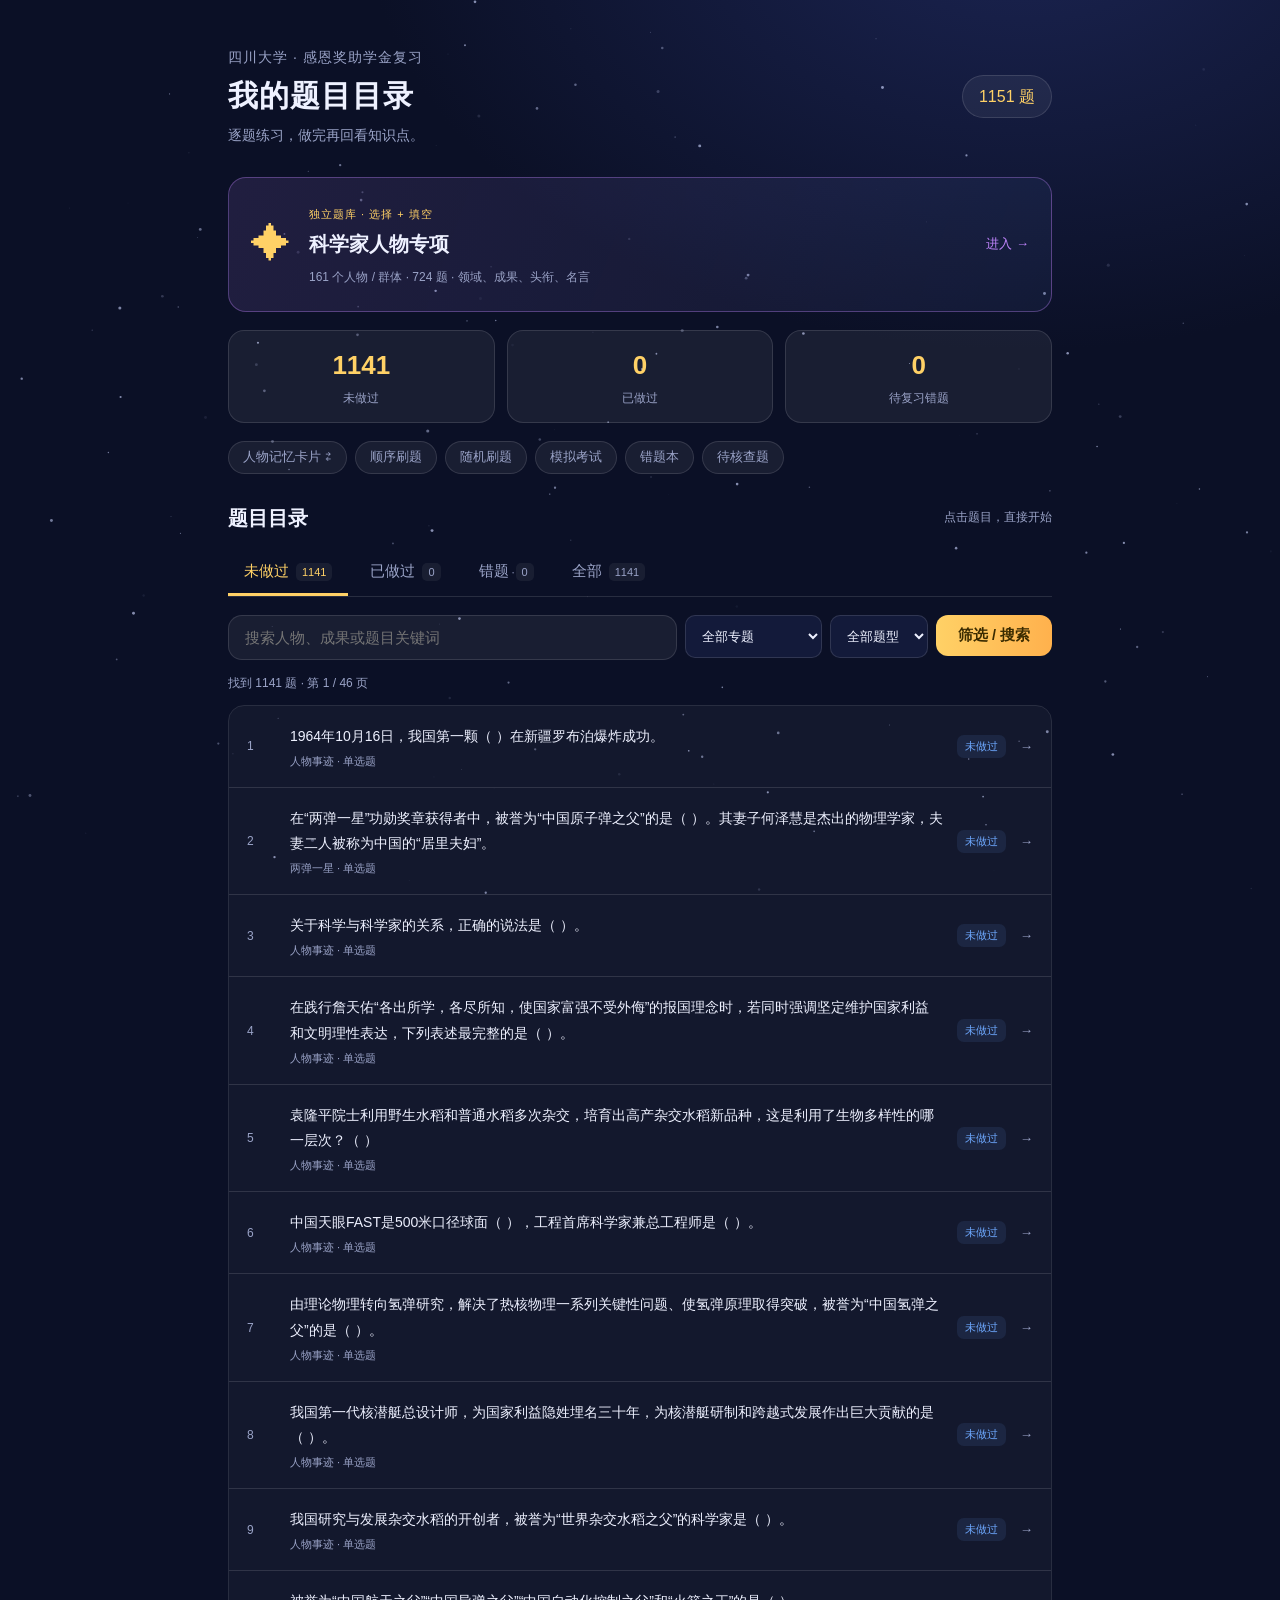
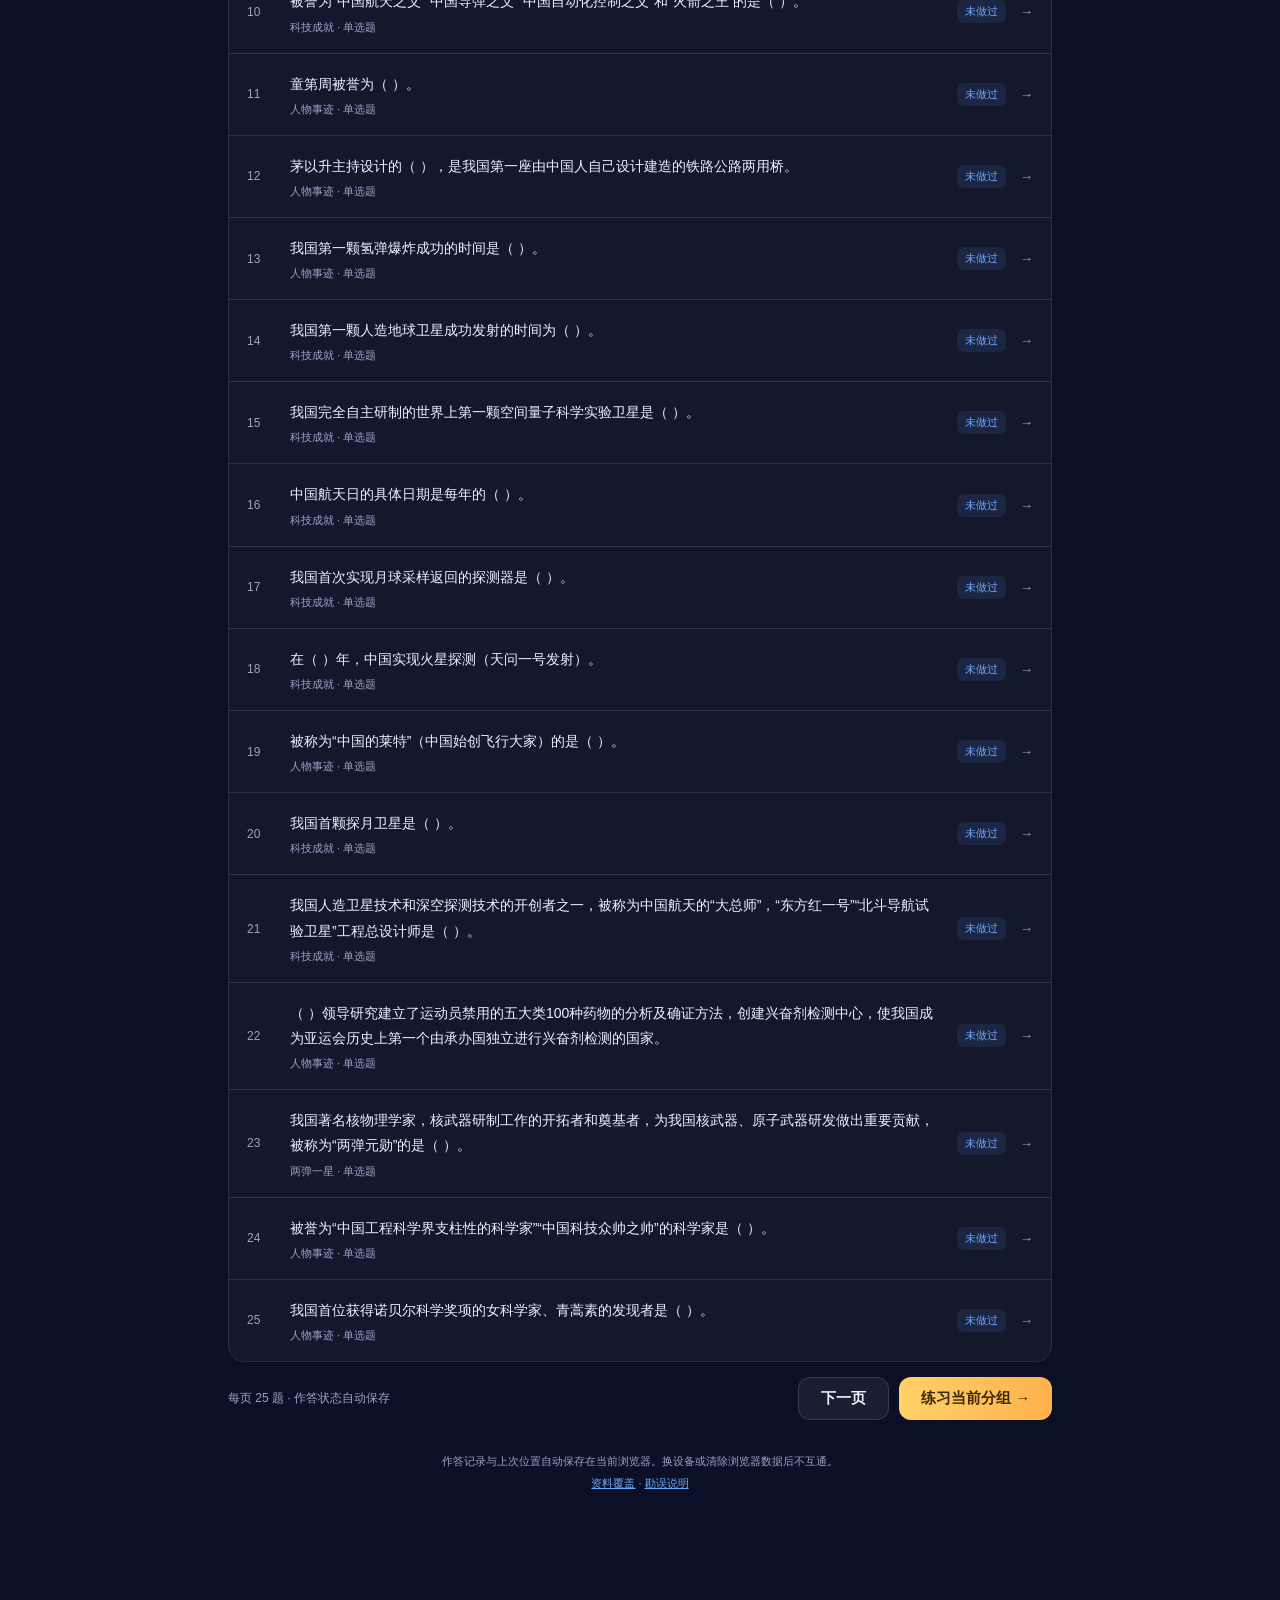
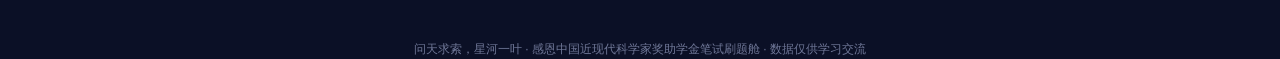
==== commit 8ccb2bd8: "feat: 川大人物题库和记忆卡片仅保留官网20位历代两院院士" ====
--- a/index.html
+++ b/index.html
@@ -138,11 +138,11 @@
 <div class="foot" style="position:relative;z-index:1">问天求索，星河一叶 · 感恩中国近现代科学家奖助学金笔试刷题舱 · 数据仅供学习交流</div>
 
 <script src="core.js"></script>
-<script src="questions.js"></script>
-<script src="knowledge.js"></script>
-<script src="my-school.js"></script>
-<script src="people.js"></script>
-<script src="explanations.js"></script>
+<script src="questions.js?v=20261023-scu20"></script>
+<script src="knowledge.js?v=20261023-scu20"></script>
+<script src="my-school.js?v=20261023-scu20"></script>
+<script src="people.js?v=20261023-scu20"></script>
+<script src="explanations.js?v=20261023-scu20"></script>
 <script>
 /* ================= 星空背景 ================= */
 (function(){
@@ -541,7 +541,7 @@
 /* 启动：先合并可选校情题，再渲染（详见 README「接入自己学校的校情题」） */
 window.__boot=()=>{mergeSchoolBank();const errors=QuizCore.validateBank(allQuestions());if(errors.length){app.textContent="题库校验失败，请查看控制台。";console.error(errors);return}if(typeof location!=='undefined'&&location.hash==='#people')view={name:'people'};render()};
 </script>
-<script src="people-ui.js"></script>
+<script src="people-ui.js?v=20261023-scu20"></script>
 <script>window.__boot();</script>
 </body>
 </html>
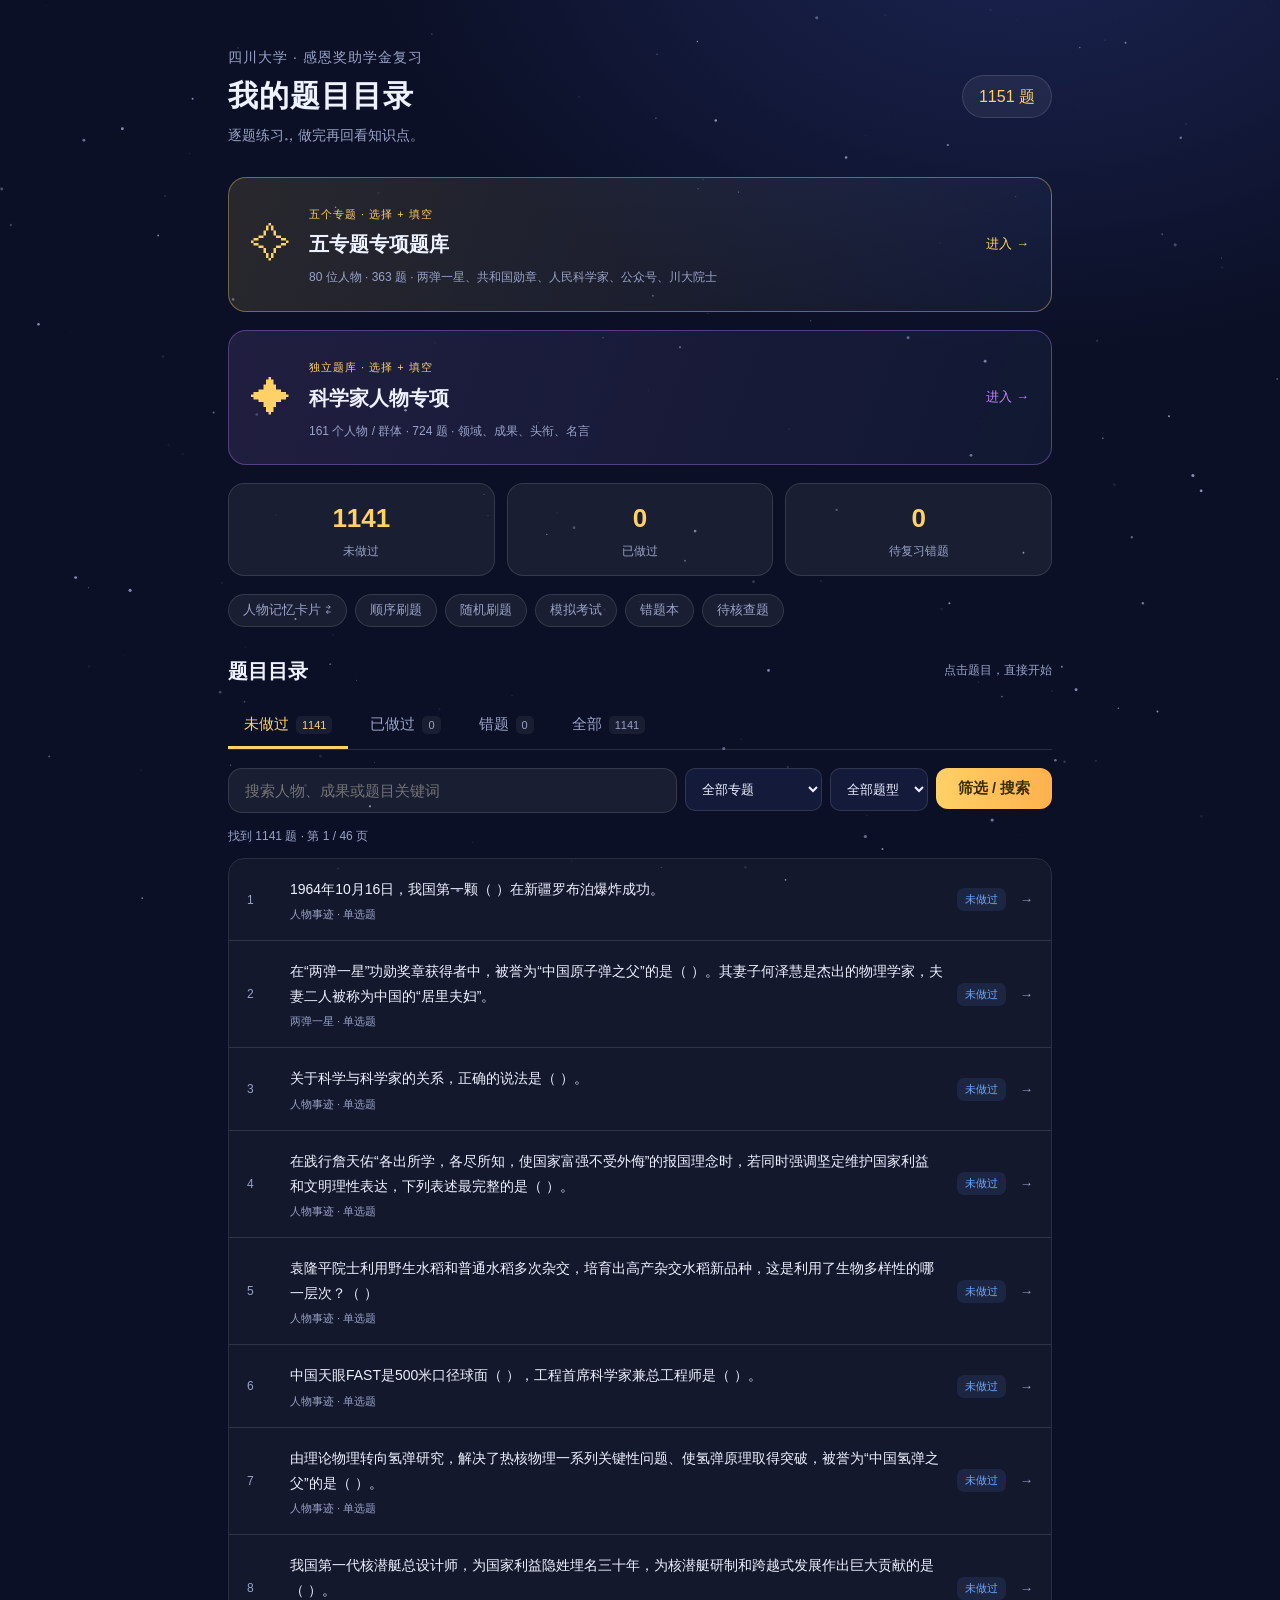
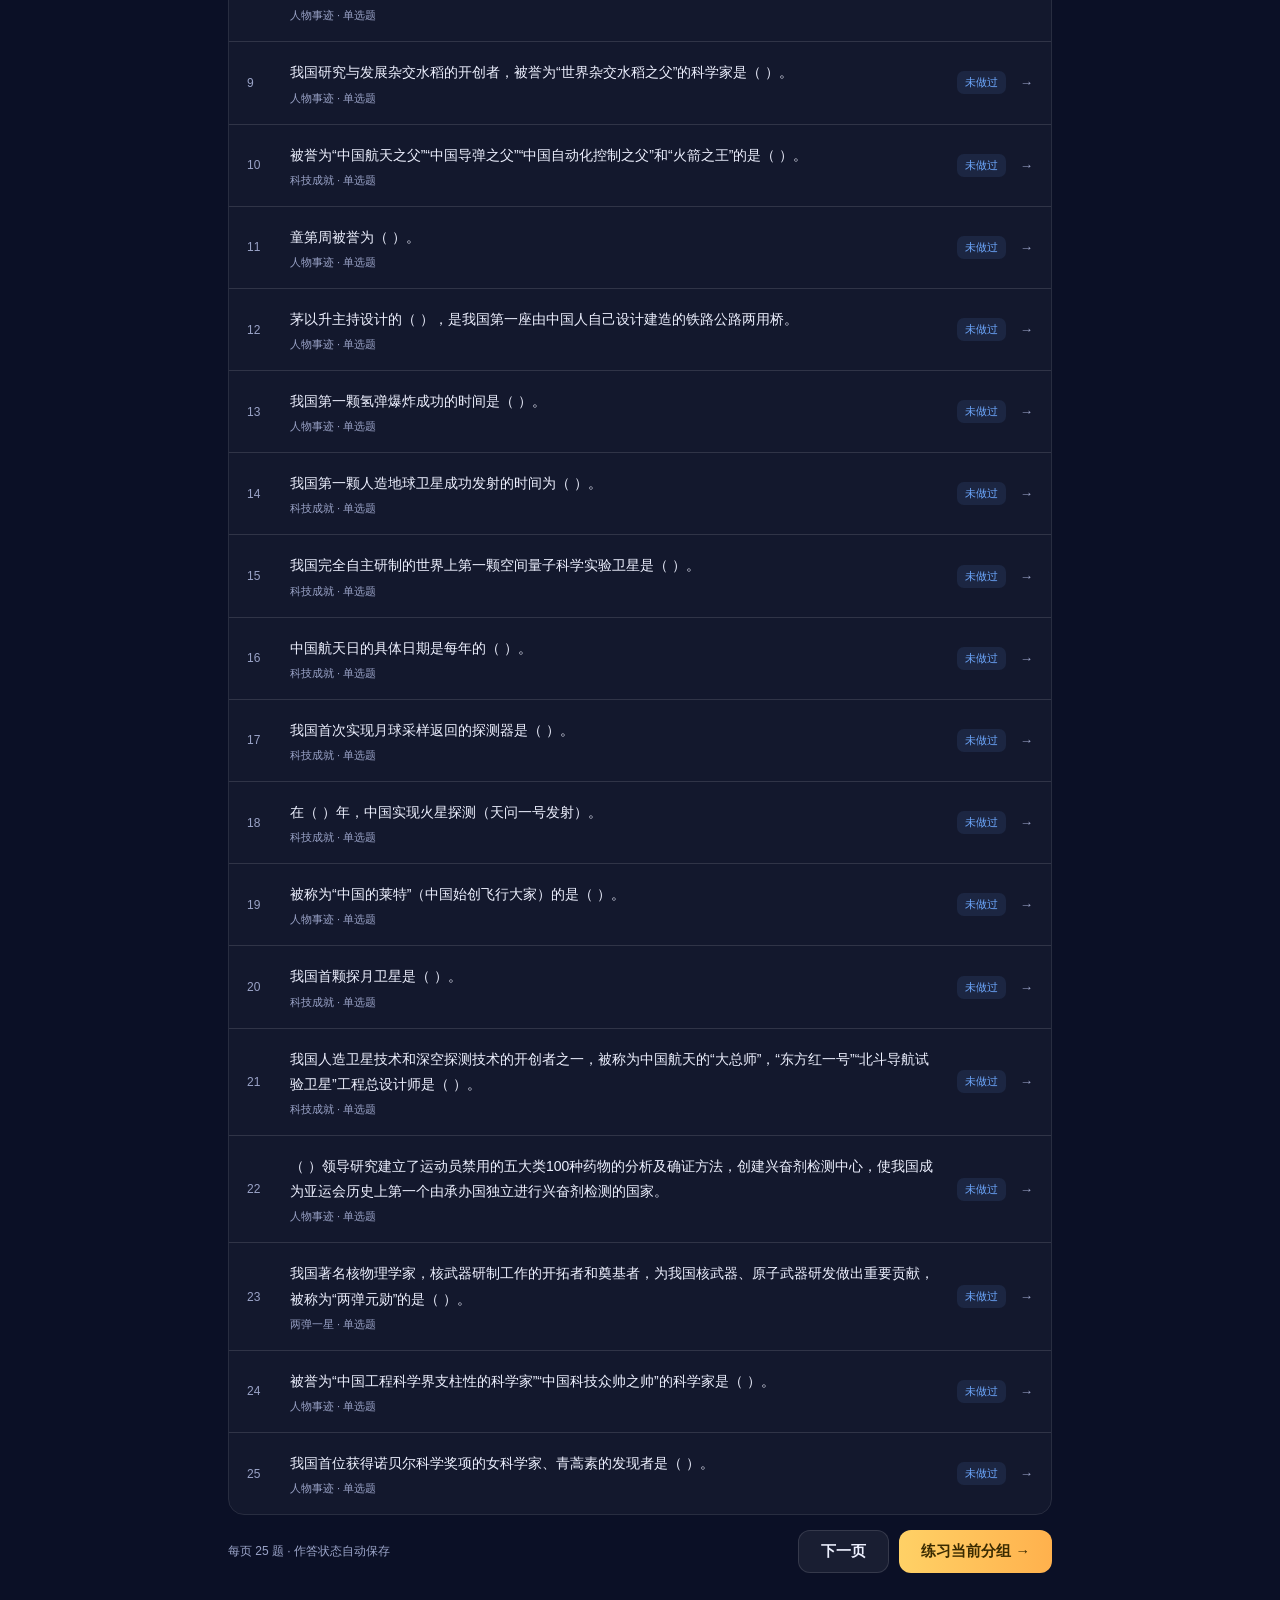
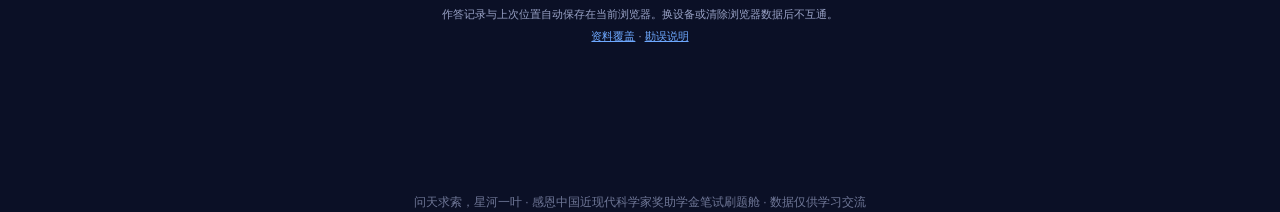
==== commit ba05890d: "feat: add independent five-topic choice and fill quiz module" ====
--- a/index.html
+++ b/index.html
@@ -125,6 +125,7 @@
   .text-button{border:0;background:none;color:var(--blue);cursor:pointer}.practice-filters{margin:12px 0 18px;color:var(--sub);font-size:13px}.practice-filters[open] summary{margin-bottom:14px}.practice-nav{display:flex;gap:10px;flex-wrap:wrap;margin:18px 0}.study-feedback{color:var(--green);margin-top:16px;font-size:13px}
   .knowledge-panel{margin-top:22px;padding-top:22px;border-top:1px solid var(--line)}.knowledge-heading{display:flex;gap:12px;align-items:center;margin-bottom:18px}.knowledge-heading>span{font-size:24px}.knowledge-heading h3{font-size:18px;color:var(--txt)}.knowledge-heading p{font-size:12px;color:var(--sub);margin-top:3px}.knowledge-excerpt{margin:16px 0}.knowledge-excerpt>p{white-space:pre-line;line-height:1.95;font-size:14px;margin:7px 0;overflow-wrap:anywhere}.knowledge-citation{font-size:11px;color:var(--sub);line-height:1.8}
   .people-entry{display:flex;align-items:center;gap:18px;text-decoration:none;color:var(--txt);padding:22px;margin:18px 0;border:1px solid rgba(192,132,252,.35);border-radius:18px;background:linear-gradient(110deg,rgba(192,132,252,.12),rgba(110,168,254,.06));transition:.2s}.people-entry:hover{border-color:var(--purple);background:rgba(192,132,252,.15)}.people-entry strong{display:block;font-size:20px;margin:3px 0}.people-entry small{font-size:12px;color:var(--sub)}.people-entry-icon{font-size:40px;color:var(--gold)}.people-entry-arrow{margin-left:auto;white-space:nowrap;color:var(--purple);font-size:13px}
+  .focus-entry{border-color:rgba(255,209,102,.4);background:linear-gradient(110deg,rgba(255,209,102,.12),rgba(110,168,254,.05))}.focus-entry:hover{border-color:var(--gold);background:rgba(255,209,102,.12)}.focus-entry .people-entry-arrow{color:var(--gold)}
   .option-analysis{margin-top:26px;border-top:1px solid var(--line);padding-top:24px}.analysis-summary,.analysis-memory{padding:16px 18px;border-radius:12px;background:rgba(110,168,254,.07);border:1px solid rgba(110,168,254,.18);margin:14px 0}.analysis-summary>p,.analysis-memory>p,.option-analysis-item>p{white-space:pre-line;overflow-wrap:anywhere;line-height:1.95;font-size:14px;margin-top:8px}.option-analysis-item{border:1px solid var(--line);border-radius:14px;padding:18px;margin:14px 0;background:rgba(255,255,255,.025)}.option-analysis-item.is-correct{border-color:rgba(74,222,128,.35);background:rgba(74,222,128,.035)}.option-analysis-title{display:flex;align-items:flex-start;gap:10px;flex-wrap:wrap}.option-analysis-title h4{font-size:14px;font-weight:600;line-height:1.8;flex:1;min-width:140px;white-space:pre-line;overflow-wrap:anywhere}.analysis-letter{display:inline-flex;justify-content:center;align-items:center;width:27px;height:27px;border-radius:8px;border:1px solid var(--line);font-size:12px;color:var(--blue);flex:none}.is-correct .analysis-letter{background:rgba(74,222,128,.14);color:var(--green);border-color:rgba(74,222,128,.3)}.analysis-verdict{color:var(--sub);font-size:11px;line-height:2.4;white-space:nowrap}.is-correct .analysis-verdict{color:var(--green)}.option-analysis-item .source-details{margin-top:12px}.analysis-memory{background:rgba(255,209,102,.065);border-color:rgba(255,209,102,.22)}
   @media(max-width:560px){.option-analysis-item{padding:14px}.analysis-verdict{width:100%;padding-left:37px;line-height:1.5}.option-analysis-item>p,.analysis-summary>p,.analysis-memory>p{font-size:13.5px}.analysis-summary,.analysis-memory{padding:14px}}
   .people-header h1{font-size:31px}.people-orbit{font-size:78px;color:var(--gold);text-shadow:0 0 45px rgba(255,209,102,.3);line-height:1}.people-numbers{display:flex;flex-wrap:wrap;gap:10px 22px;color:var(--sub);font-size:12px;padding-bottom:22px;border-bottom:1px solid var(--line)}.people-numbers b{color:var(--txt);font-size:18px;margin-right:4px}.people-numbers>span:last-child{margin-left:auto;align-self:center;font-size:11px}.people-priority{margin:22px 0;padding:18px;border-left:3px solid var(--gold);background:rgba(255,209,102,.045);border-radius:0 12px 12px 0}.people-priority p{font-size:12px;color:var(--sub);margin:4px 0 12px}.people-priority .chips{margin:0}.people-groups{display:flex;flex-wrap:wrap;gap:8px;margin:25px 0 8px}.people-groups b{font-size:10px;margin-left:5px;opacity:.7}.people-search select{flex:1;min-width:135px;max-width:205px}.people-search input{flex-basis:70%}.people-scope{margin-top:26px;padding:15px 18px;border:1px solid var(--line);border-radius:12px}.people-scope summary{font-size:13px}.people-scope p{line-height:1.9}
@@ -182,7 +183,13 @@
 if(!Array.isArray(data.wrong))data.wrong=[];
 const PEOPLE=window.PEOPLE_QUESTIONS||[];
 const KNOWLEDGE={...(window.QUESTION_KNOWLEDGE||{}),...(window.PEOPLE_KNOWLEDGE||{})};
-const allQuestions=()=>[...BANK,...PEOPLE];
+// A deduplicated subset with its own attempt IDs and continuation.
+const FOCUS_GROUPS=['两弹一星','共和国勋章','人民科学家','公众号补充人物','川大历代两院院士'];
+const FOCUS=[...new Map(PEOPLE.filter(q=>['single','fill'].includes(q.type)&&q.groups.some(g=>FOCUS_GROUPS.includes(g))).map(q=>[q.id,{...q,id:'focus_'+q.id,sourceQuestionId:q.id,module:'focus',groups:q.groups.filter(g=>FOCUS_GROUPS.includes(g))}])).values()];
+const sessionKey=module=>module==='focus'?'focusSession':module==='people'?'peopleSession':'practiceSession';
+const moduleRoute=module=>module==='focus'?'focus':module==='people'?'people':'home';
+const moduleLabel=module=>module==='focus'?'五专题专项':module==='people'?'人物专项':'题目';
+const allQuestions=()=>[...BANK,...PEOPLE,...FOCUS];
 const hasDone=q=>{const r=data.rec[q.id];return !!r&&((r.c||0)+(r.w||0)>0)};
 function save(){store.set(data)}
 function mark(id,ok){
@@ -203,7 +210,7 @@
 
 /* ================= 路由 ================= */
 let view={name:'home'};
-function go(v){if(view.name==='practice')rememberPractice();if(view.name==='exam'&&v.name!=='exam'&&EX.timer)clearInterval(EX.timer);view=v;if(typeof location!=='undefined'&&(v.name==='people'||v.name==='home'))history.replaceState(null,'',v.name==='people'?'#people':location.pathname+location.search);render();scrollTo(0,0)}
+function go(v){if(view.name==='practice')rememberPractice();if(view.name==='exam'&&v.name!=='exam'&&EX.timer)clearInterval(EX.timer);view=v;if(typeof location!=='undefined'&&(['people','focus','home'].includes(v.name)))history.replaceState(null,'',v.name==='home'?location.pathname+location.search:'#'+v.name);render();scrollTo(0,0)}
 
 function render(){
   if(view.name==='home')renderHome();
@@ -213,18 +220,20 @@
   else if(view.name==='examResult')renderExamResult();
   else if(view.name==='catalog')renderCatalog();
   else if(view.name==='people')renderPeople();
+  else if(view.name==='focus')renderFocus();
 }
 
 /* ================= 首页 ================= */
 function resumeCard(module='main'){
- const saved=module==='people'?data.peopleSession:data.practiceSession;if(!saved)return '';
+ const saved=data[sessionKey(module)];if(!saved)return '';
  const q=allQuestions().find(q=>q.id===saved.currentId);if(!q)return '';
- return `<section class="resume-card"><div><span class="eyebrow">${module==='people'?'人物专项 · ':''}上次练习</span><h3>${escapeHTML(q.question)}</h3><p>${escapeHTML(q.topic)} · 第 ${Math.max(1,saved.ids.indexOf(q.id)+1)} / ${saved.ids.length} 题 · ${saved.draft?.answered?'已查看答案，可继续复习':'尚未完成作答'}</p></div><button class="btn btn-main" onclick="resumePractice('${module}')">继续上次练习 →</button></section>`;
+ return `<section class="resume-card"><div><span class="eyebrow">${module==='main'?'':moduleLabel(module)+' · '}上次练习</span><h3>${escapeHTML(q.question)}</h3><p>${escapeHTML(q.topic)} · 第 ${Math.max(1,saved.ids.indexOf(q.id)+1)} / ${saved.ids.length} 题 · ${saved.draft?.answered?'已查看答案，可继续复习':'尚未完成作答'}</p></div><button class="btn btn-main" onclick="resumePractice('${module}')">继续上次练习 →</button></section>`;
 }
 function renderHome(){
  const st=stats();
  app.innerHTML=`<header class="directory-header"><div><p class="eyebrow">四川大学 · 感恩奖助学金复习</p><h1>我的题目目录</h1><p>逐题练习，做完再回看知识点。</p></div><span class="total-pill">${BANK.length} 题</span></header>
  ${resumeCard()}
+ ${FOCUS.length?`<a class="people-entry focus-entry" href="#focus" onclick="event.preventDefault();openFocus()"><span class="people-entry-icon">✧</span><span><span class="eyebrow">五个专题 · 选择 + 填空</span><strong>五专题专项题库</strong><small>${new Set(FOCUS.map(q=>q.person)).size} 位人物 · ${FOCUS.length} 题 · 两弹一星、共和国勋章、人民科学家、公众号、川大院士</small></span><span class="people-entry-arrow">进入 →</span></a>`:''}
  ${PEOPLE.length?`<a class="people-entry" href="#people" onclick="event.preventDefault();openPeople()"><span class="people-entry-icon">✦</span><span><span class="eyebrow">独立题库 · 选择 + 填空</span><strong>科学家人物专项</strong><small>${window.PEOPLE_META.entries} 个人物 / 群体 · ${PEOPLE.length} 题 · 领域、成果、头衔、名言</small></span><span class="people-entry-arrow">进入 →</span></a>`:''}
  <div class="stats"><div class="stat"><div class="num">${st.total-st.done}</div><div class="lbl">未做过</div></div><div class="stat"><div class="num">${st.done}</div><div class="lbl">已做过</div></div><div class="stat"><div class="num">${st.wrongCount}</div><div class="lbl">待复习错题</div></div></div>
  <nav class="quick-modes"><a class="chip" href="memory.html#names" style="text-decoration:none">人物记忆卡片 ⇄</a><button class="chip" onclick="startPractice(false)">顺序刷题</button><button class="chip" onclick="startPractice(true)">随机刷题</button><button class="chip" onclick="startExam()">模拟考试</button><button class="chip" onclick="go({name:'wrongbook'})">错题本</button><button class="chip" onclick="startPending()">待核查题</button></nav>
@@ -238,12 +247,12 @@
 function rememberPractice(){
  if(!P.list?.length)return;
  const q=P.list[P.i];if(!q)return;
- data[P.module==='people'?'peopleSession':'practiceSession']={version:2,module:P.module||'main',ids:P.list.map(q=>q.id),currentId:q.id,random:!!P.random,filter:{...P.filter},query:P.query||'',draft:{answered:!!P.answered,reviewOnly:!!P.reviewOnly,sel:[...(P.sel||[])],fillValue:P.fillValue||'',autoGrade:P.autoGrade,beforeGrade:P.beforeGrade,beforeSelf:P.beforeSelf,manualGrade:P.manualGrade},savedAt:Date.now()};save();
+ data[sessionKey(P.module)]={version:2,module:P.module||'main',ids:P.list.map(q=>q.id),currentId:q.id,random:!!P.random,filter:{...P.filter},query:P.query||'',draft:{answered:!!P.answered,reviewOnly:!!P.reviewOnly,sel:[...(P.sel||[])],fillValue:P.fillValue||'',autoGrade:P.autoGrade,beforeGrade:P.beforeGrade,beforeSelf:P.beforeSelf,manualGrade:P.manualGrade},savedAt:Date.now()};save();
 }
 function resumePractice(module='main'){
- const key=module==='people'?'peopleSession':'practiceSession',snap=data[key];if(!snap)return go({name:module==='people'?'people':'home'});
- const byId=new Map((module==='people'?PEOPLE:BANK).map(q=>[q.id,q]));const list=snap.ids.map(id=>byId.get(id)).filter(Boolean);
- if(!list.length){delete data[key];save();return go({name:module==='people'?'people':'home'})}
+ const key=sessionKey(module),snap=data[key];if(!snap)return go({name:moduleRoute(module)});
+ const byId=new Map((module==='focus'?FOCUS:module==='people'?PEOPLE:BANK).map(q=>[q.id,q]));const list=snap.ids.map(id=>byId.get(id)).filter(Boolean);
+ if(!list.length){delete data[key];save();return go({name:moduleRoute(module)})}
  const index=Math.max(0,list.findIndex(q=>q.id===snap.currentId));
  // Do not let go() overwrite the saved session with the practice being left.
  view={name:'home'};
@@ -251,7 +260,7 @@
 }
 function startPractice(random,pool){
  if(view.name==='practice')rememberPractice();
- const qs=pool||BANK;P={module:qs[0]?.module==='people'?'people':'main',qs:[...qs],i:0,filter:{sec:'all',type:'all',topic:'all',status:'study'},query:'',random,pool:!!pool};applyFilter();go({name:'practice'});
+ const qs=pool||BANK;P={module:['people','focus'].includes(qs[0]?.module)?qs[0].module:'main',qs:[...qs],i:0,filter:{sec:'all',type:'all',topic:'all',status:'study'},query:'',random,pool:!!pool};applyFilter();go({name:'practice'});
 }
 function applyFilter(){
  const base=P.pool?P.qs:BANK;
@@ -261,7 +270,7 @@
 window.resumePractice=resumePractice;
 window.practiceDraft=value=>{P.fillValue=value;rememberPractice()};
 function chipRow(){
-  if(P.module==='people')return `<p>本轮来自人物专项的筛选分组，共 ${P.qs.length} 题。</p><button class="chip" onclick="practiceDirectory()">返回人物目录调整筛选</button>`;
+  if(['people','focus'].includes(P.module))return `<p>本轮来自${moduleLabel(P.module)}的筛选分组，共 ${P.qs.length} 题。</p><button class="chip" onclick="practiceDirectory()">返回${moduleLabel(P.module)}目录调整筛选</button>`;
   const secs=[['all','全部'],['scientist','🌌 科学家普适']];
   if(HAS_SCHOOL)secs.push(['school',`🏫 ${META.school}校情`]);
   const topics=[...new Set(BANK.map(q=>q.topic))];
@@ -281,11 +290,11 @@
   const q=list[P.i];rememberPractice();
   app.innerHTML=topbar(P.random?'随机刷题':'逐题练习')+`<details class="practice-filters"><summary>筛选题型与专题</summary>${chipRow()}</details>`+`
     <div class="progress-line"><span>第 ${P.i+1} / ${list.length} 题</span><div class="bar"><i style="width:${(P.i+1)/list.length*100}%"></i></div><span>${Math.round((P.i+1)/list.length*100)}%</span></div>
-    <div class="qcard" id="qbox">${questionHTML(q,true)}</div><div class="practice-nav"><button class="btn btn-ghost" onclick="practiceDirectory()">返回${P.module==='people'?'人物专项':'题目'}目录</button>${!P.answered&&window.OPTION_EXPLANATIONS?.[q.id]?'<button class="btn btn-ghost" onclick="reviewExplanation()">查看解析（不计分）</button>':''}${!P.answered&&P.i>0?'<button class="btn btn-ghost" onclick="prevQ()">← 上一题</button>':''}${!P.answered&&P.i<P.list.length-1?'<button class="btn btn-ghost" onclick="nextQ()">暂跳过，下一题 →</button>':''}</div>`;
-}
-window.practiceDirectory=()=>go({name:P.module==='people'?'people':'home'});
+    <div class="qcard" id="qbox">${questionHTML(q,true)}</div><div class="practice-nav"><button class="btn btn-ghost" onclick="practiceDirectory()">返回${moduleLabel(P.module)}目录</button>${!P.answered&&window.OPTION_EXPLANATIONS?.[q.sourceQuestionId||q.id]?'<button class="btn btn-ghost" onclick="reviewExplanation()">查看解析（不计分）</button>':''}${!P.answered&&P.i>0?'<button class="btn btn-ghost" onclick="prevQ()">← 上一题</button>':''}${!P.answered&&P.i<P.list.length-1?'<button class="btn btn-ghost" onclick="nextQ()">暂跳过，下一题 →</button>':''}</div>`;
+}
+window.practiceDirectory=()=>go({name:moduleRoute(P.module)});
 function topbar(title,extra=''){
-  if(view.name==='practice'&&P.module==='people')return `<div class="topbar"><button class="back" onclick="practiceDirectory()">← 人物专项</button><h2>人物专项 · ${title}</h2>${extra}</div>`;
+  if(view.name==='practice'&&['people','focus'].includes(P.module))return `<div class="topbar"><button class="back" onclick="practiceDirectory()">← ${moduleLabel(P.module)}</button><h2>${moduleLabel(P.module)} · ${title}</h2>${extra}</div>`;
   return `<div class="topbar"><button class="back" onclick="go({name:'home'})">← 题目目录</button><h2>${title}</h2>${extra}</div>`;
 }
 function escapeHTML(v){return String(v??'').replace(/[&<>"']/g,c=>({'&':'&amp;','<':'&lt;','>':'&gt;','"':'&quot;',"'":'&#39;'}[c]))}
@@ -528,20 +537,21 @@
 window.openCatalogQuestion=openCatalogQuestion;
 window.practiceCatalog=()=>{const rows=catalogRows();if(rows.length)openCatalogQuestion(rows[0].id)};
 function optionExplanationsHTML(q,selection=[]){
- const info=window.OPTION_EXPLANATIONS?.[q.id];if(!info)return '';
+ const info=window.OPTION_EXPLANATIONS?.[q.sourceQuestionId||q.id];if(!info)return '';
  const names={official:'官方资料',handbook:'川大版复习手册',integrated:'复习整合资料',preparation:'奖学金准备',elan:'ELAN整理版',upstream:'原项目题库'};
  return `<section class="option-analysis" aria-label="逐项解析"><div class="knowledge-heading"><span>🔎</span><div><h3>逐项解析</h3><p>每个选项都看一遍，把易混知识一起记住。</p></div></div><div class="analysis-summary"><span class="eyebrow">本题关键</span><p>${escapeHTML(info.summary)}</p></div>${info.options.map((item,i)=>`<article class="option-analysis-item ${item.correct?'is-correct':''}"><div class="option-analysis-title"><span class="analysis-letter">${String.fromCharCode(65+i)}</span><h4>${escapeHTML(q.options[i])}</h4><span class="analysis-verdict">${item.correct?'✓ 应选':'本题不选'}${selection?.includes(i)?' · 你选了此项':''}</span></div>${item.paragraphs.map(p=>`<p>${escapeHTML(p)}</p>`).join('')}<details class="source-details"><summary>本项依据与来源</summary><p>${item.references.map(r=>escapeHTML(names[r.document]||r.document)+' · '+escapeHTML(r.location)).join('；')}</p>${item.links.map(l=>`<p><a href="${escapeHTML(l.url)}" target="_blank" rel="noopener noreferrer">${escapeHTML(l.title)} ↗</a></p>`).join('')}</details></article>`).join('')}<aside class="analysis-memory"><span class="eyebrow">对照记忆</span><p>${escapeHTML(info.memory)}</p></aside></section>`;
 }
 function knowledgeHTML(q){
- const materials=KNOWLEDGE[q.id];if(!materials)return '';
+ const materials=KNOWLEDGE[q.sourceQuestionId||q.id];if(!materials)return '';
  const sourceNames={handbook:'川大版复习手册',integrated:'复习整合资料',preparation:'奖学金准备',elan:'ELAN整理版',upstream:'原项目题库'};
  return `<section class="knowledge-panel"><div class="knowledge-heading"><span>📖</span><div><h3>知识点资料</h3><p>做完这一题，把相关知识一起记住。</p></div></div>${materials.paragraphs.map(item=>`<div class="knowledge-excerpt"><span class="eyebrow">${escapeHTML(item.kind)}</span><p>${escapeHTML(item.text)}</p><div class="knowledge-citation">${(item.references||[]).slice(0,3).map(r=>`${sourceNames[r.document]||r.document} · ${escapeHTML(r.location)}`).join('；')}${(item.links||[]).slice(0,1).map(link=>` · <a href="${escapeHTML(link.url)}" target="_blank" rel="noopener noreferrer">查看原文 ↗</a>`).join('')}</div></div>`).join('')}</section>`;
 }
 
 /* 启动：先合并可选校情题，再渲染（详见 README「接入自己学校的校情题」） */
-window.__boot=()=>{mergeSchoolBank();const errors=QuizCore.validateBank(allQuestions());if(errors.length){app.textContent="题库校验失败，请查看控制台。";console.error(errors);return}if(typeof location!=='undefined'&&location.hash==='#people')view={name:'people'};render()};
+window.__boot=()=>{mergeSchoolBank();const errors=QuizCore.validateBank(allQuestions());if(errors.length){app.textContent="题库校验失败，请查看控制台。";console.error(errors);return}if(typeof location!=='undefined'&&['#people','#focus'].includes(location.hash))view={name:location.hash.slice(1)};render()};
 </script>
-<script src="people-ui.js?v=20261023-scu20"></script>
+<script src="people-ui.js?v=20261023-focus5"></script>
+<script src="focus-ui.js?v=20261023-focus5"></script>
 <script>window.__boot();</script>
 </body>
 </html>
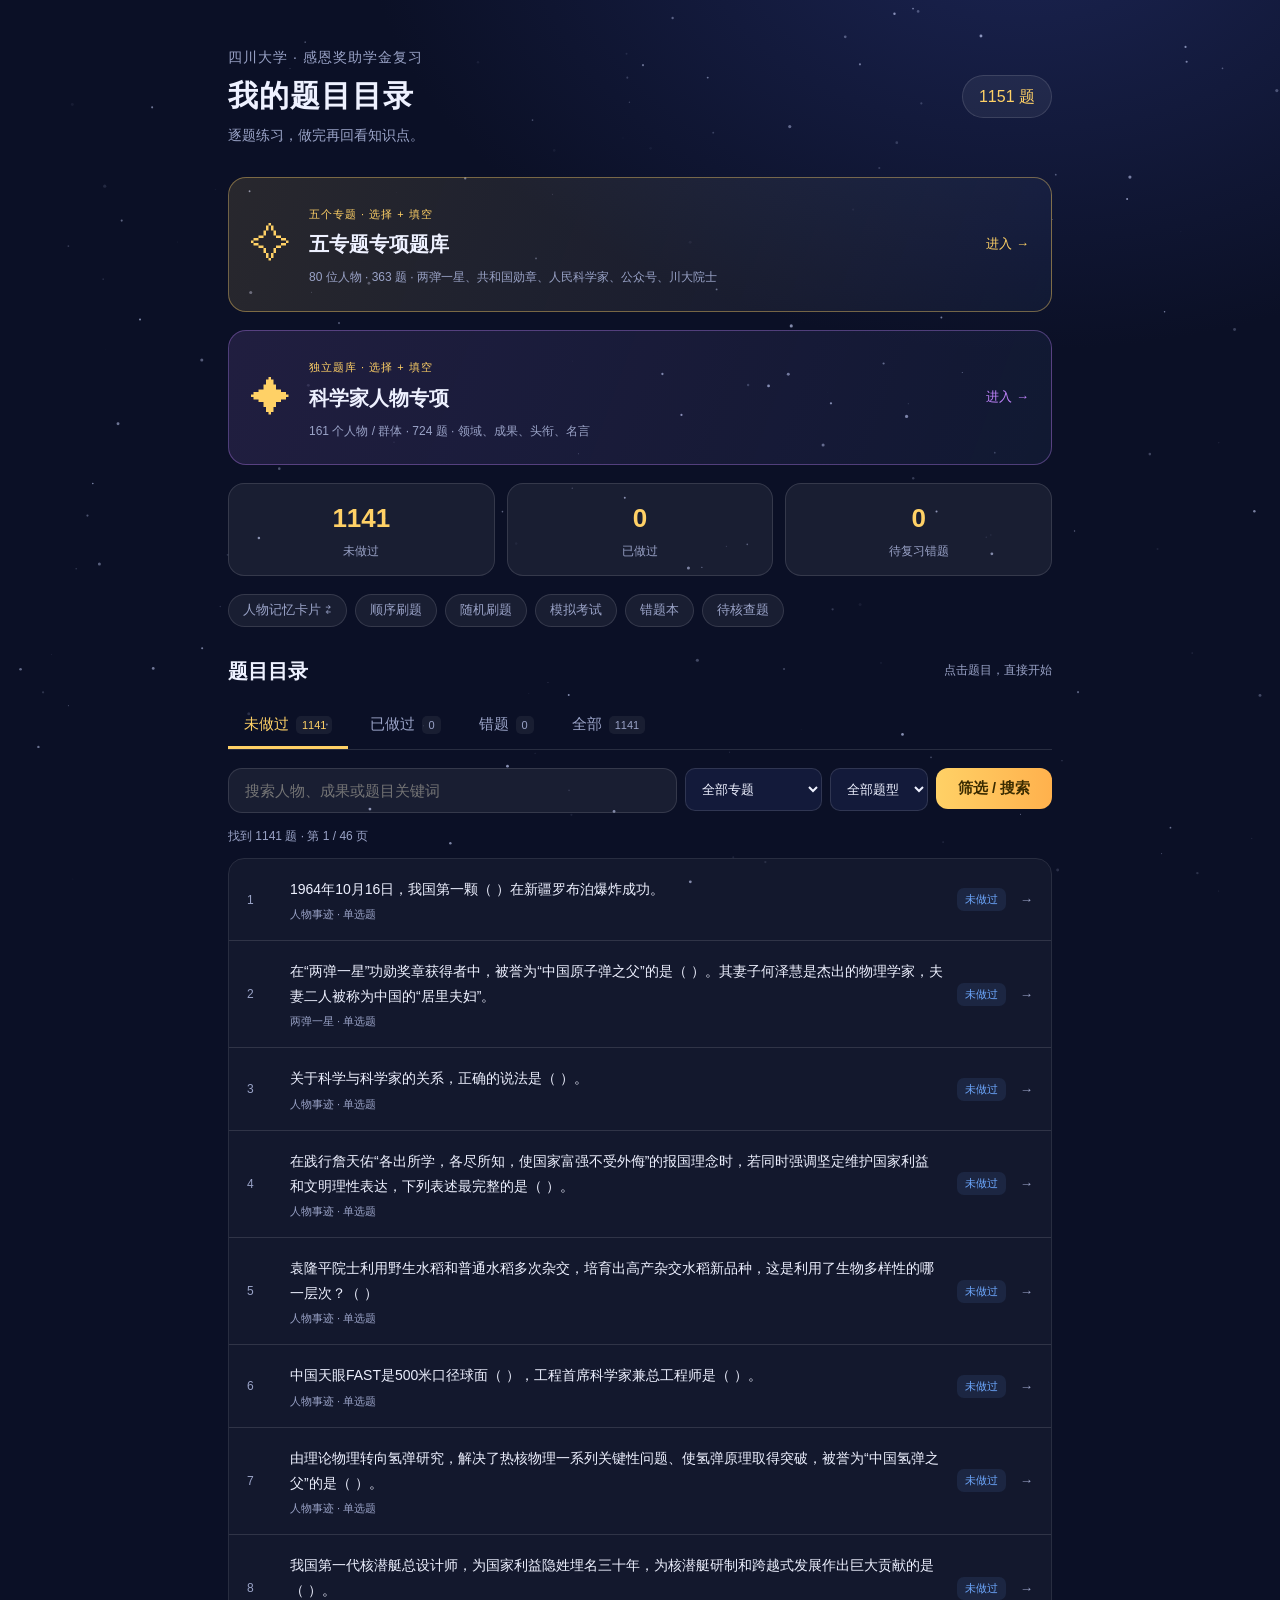
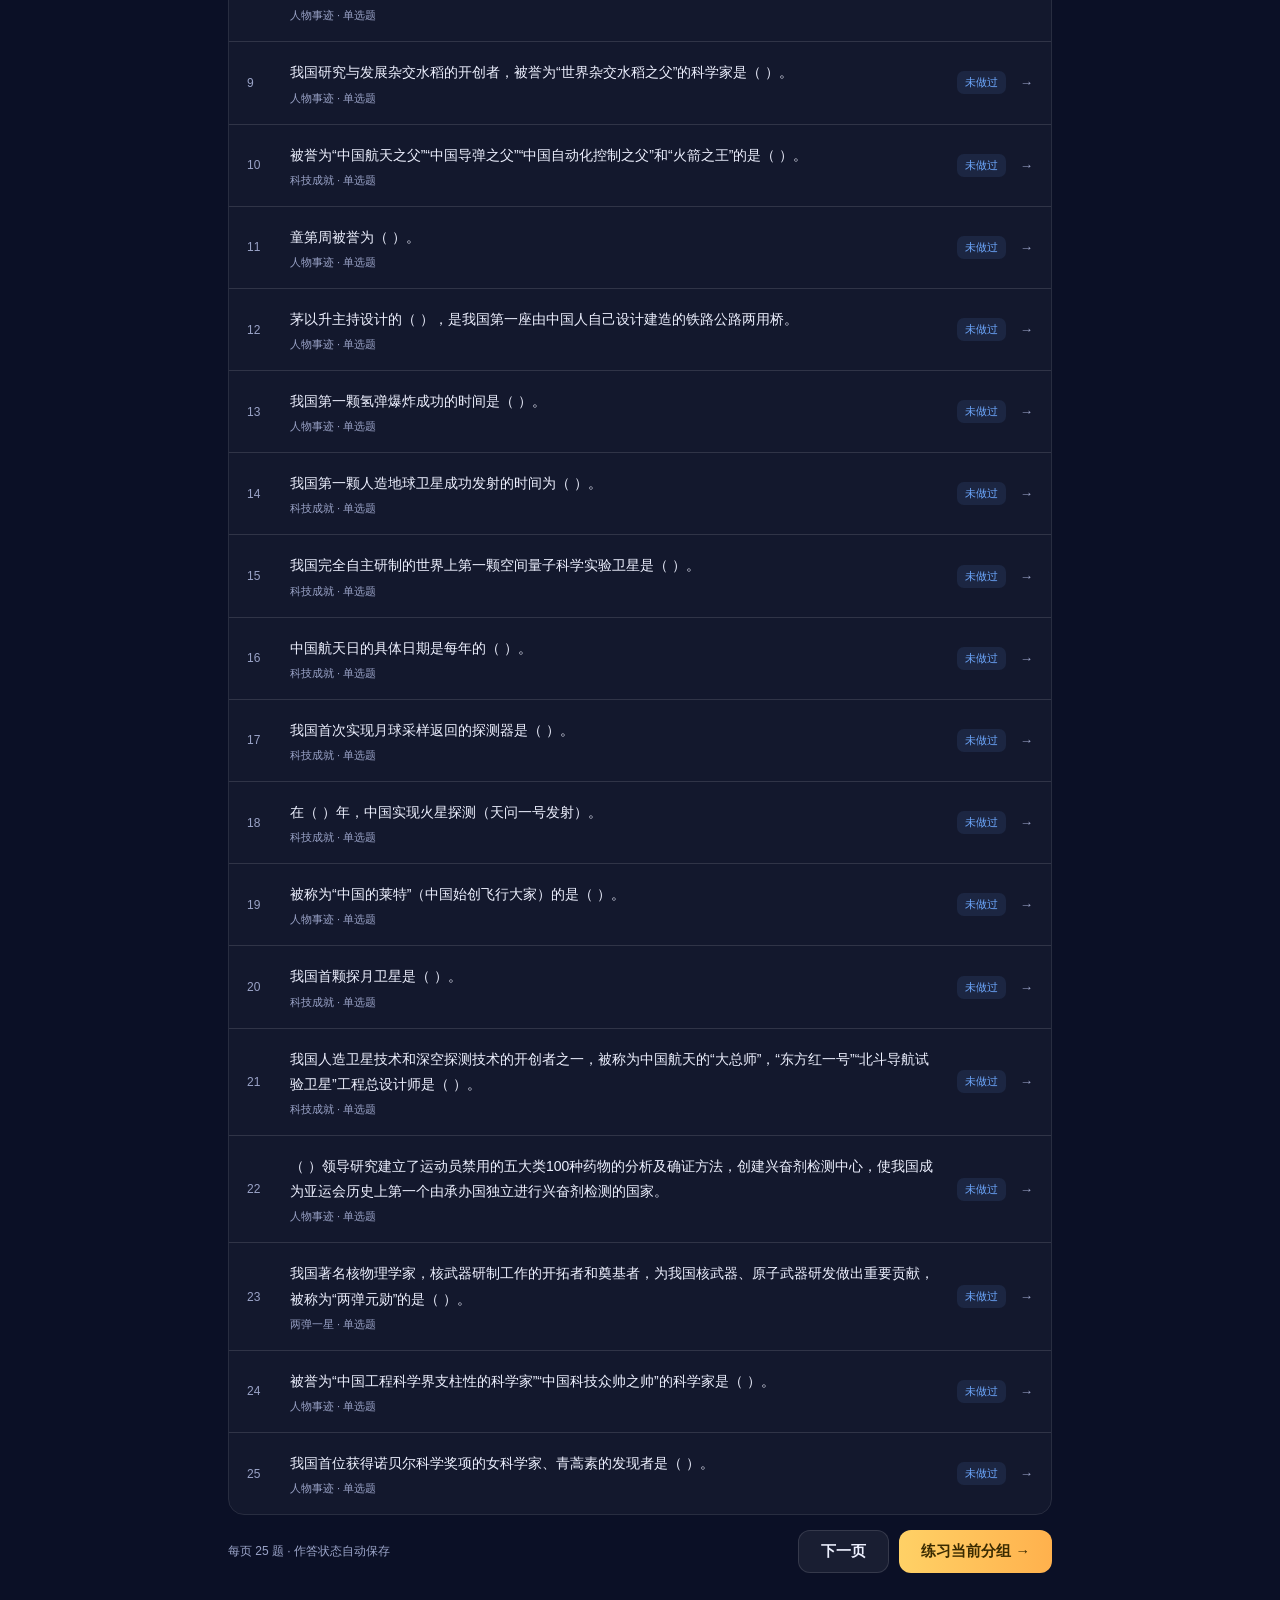
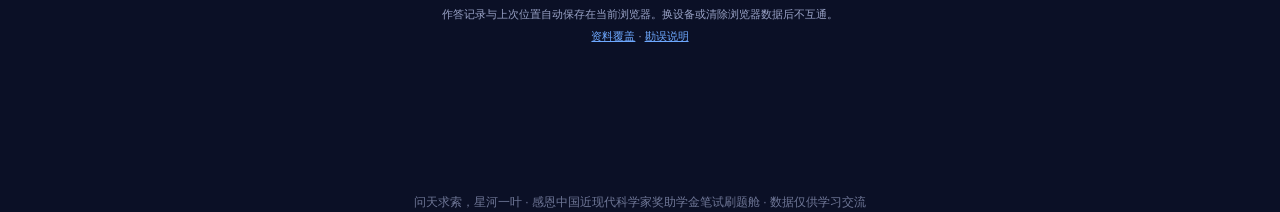
==== commit 35b58105: "fix: keep clue-question answers hidden in focus directory" ====
--- a/index.html
+++ b/index.html
@@ -551,7 +551,7 @@
 window.__boot=()=>{mergeSchoolBank();const errors=QuizCore.validateBank(allQuestions());if(errors.length){app.textContent="题库校验失败，请查看控制台。";console.error(errors);return}if(typeof location!=='undefined'&&['#people','#focus'].includes(location.hash))view={name:location.hash.slice(1)};render()};
 </script>
 <script src="people-ui.js?v=20261023-focus5"></script>
-<script src="focus-ui.js?v=20261023-focus5"></script>
+<script src="focus-ui.js?v=20261023-focus5b"></script>
 <script>window.__boot();</script>
 </body>
 </html>
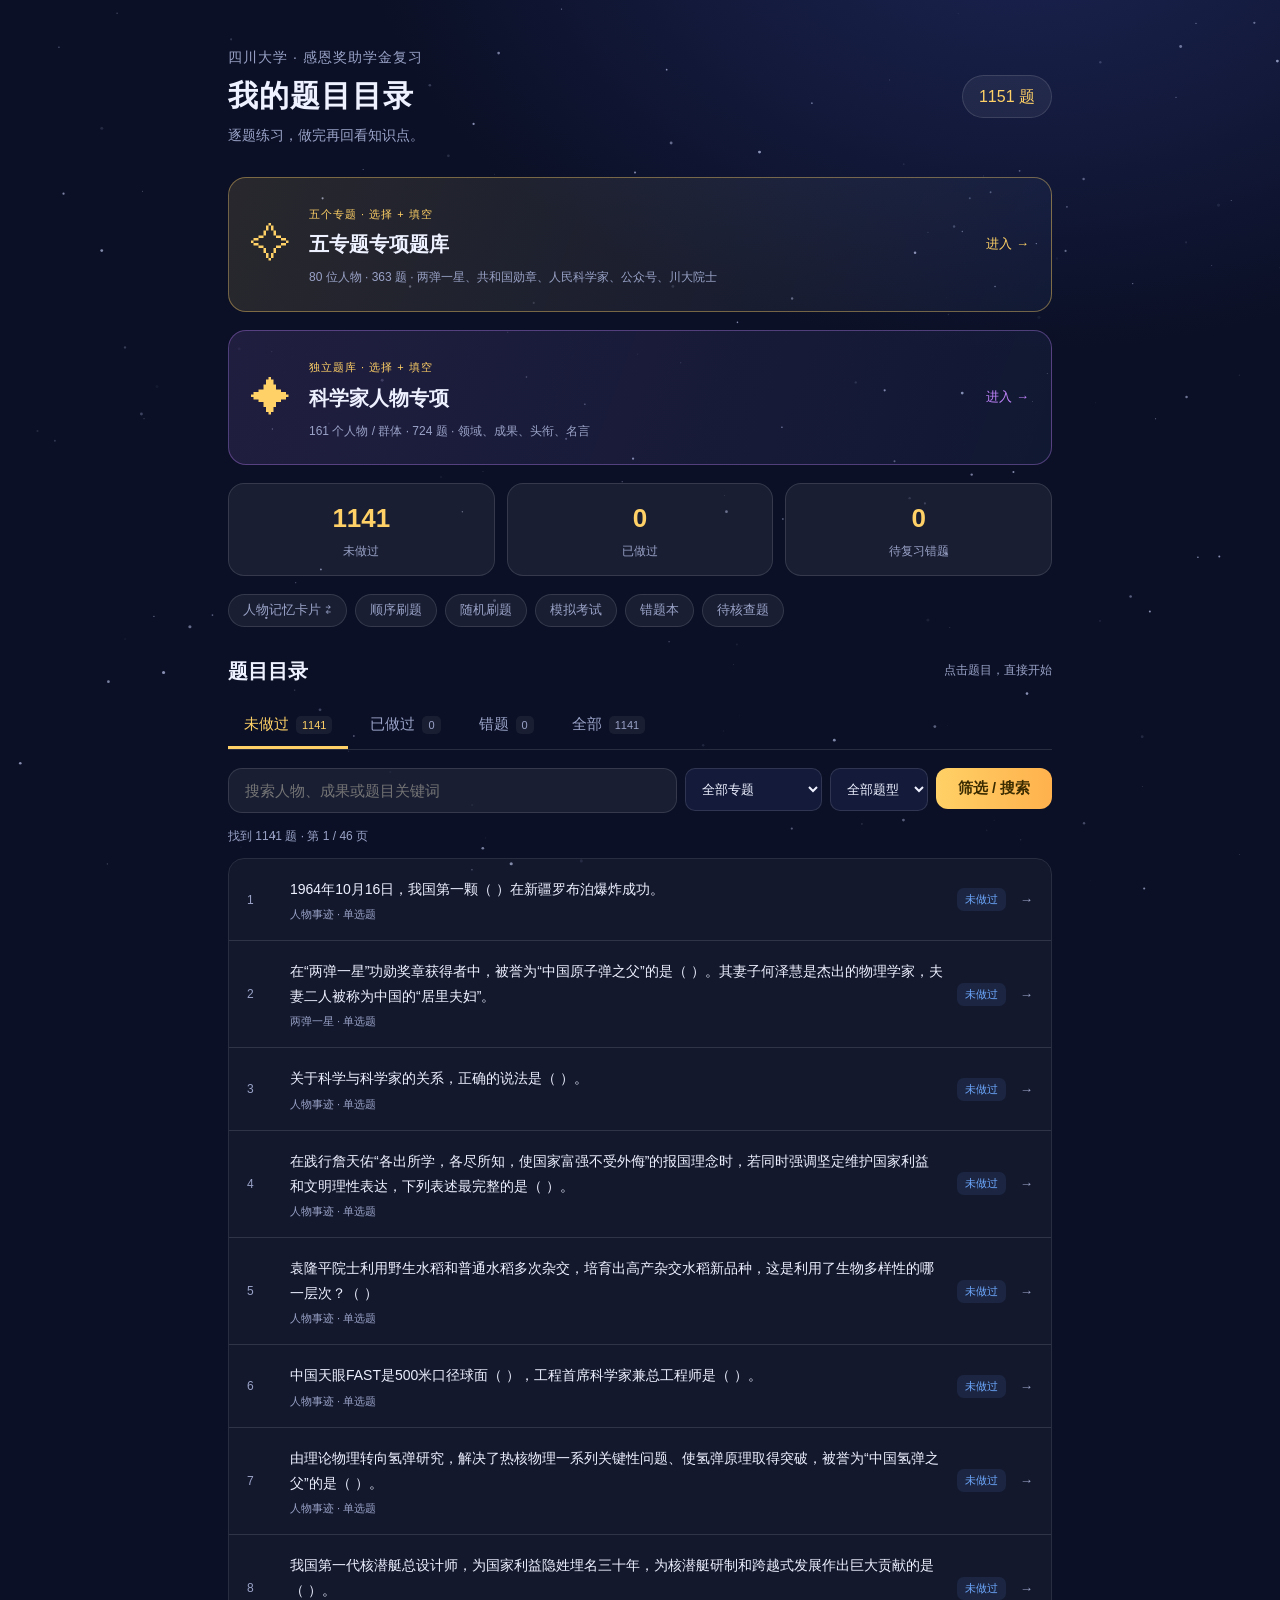
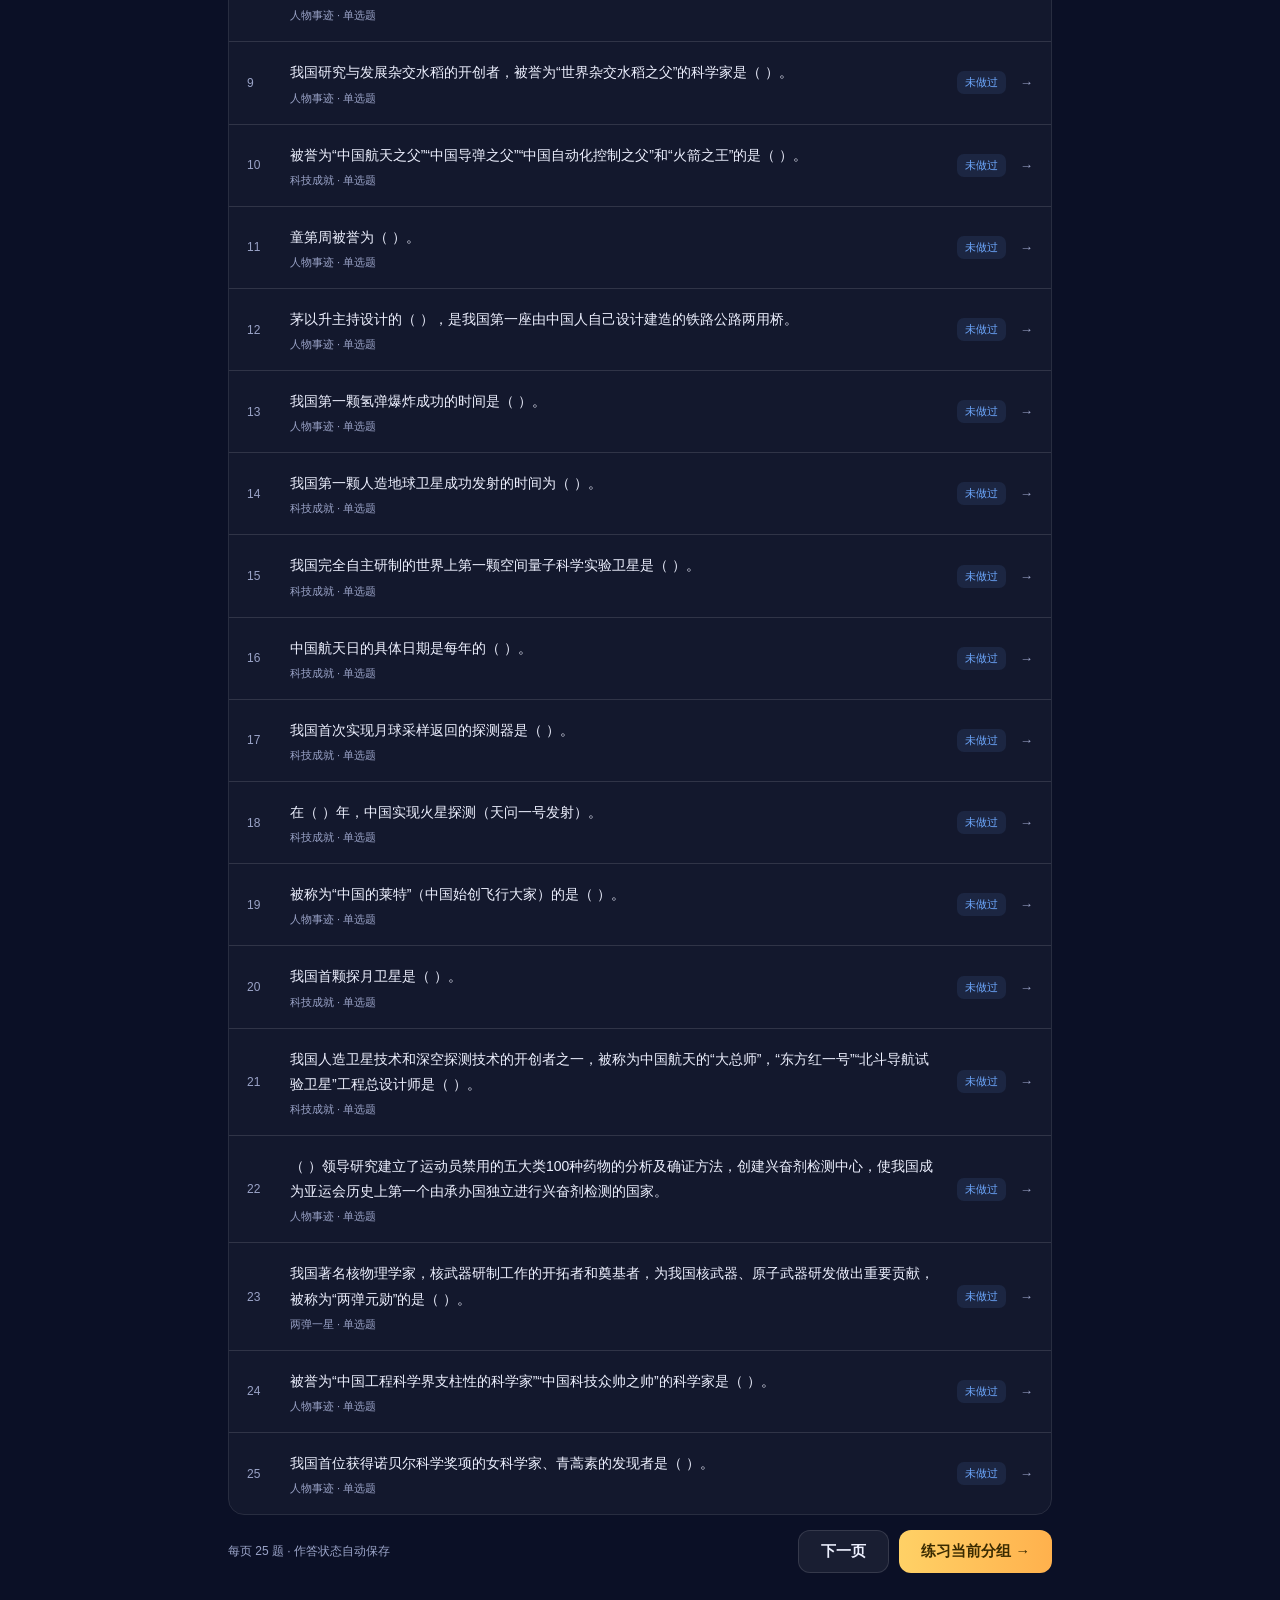
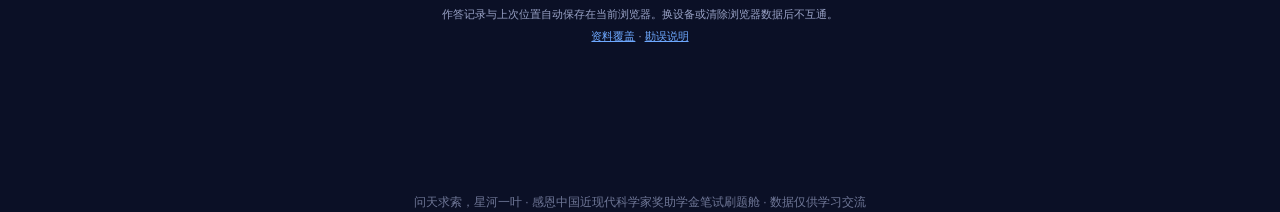
==== commit 77304a8f: "fix: avoid browser focusGroup property collision in topic buttons" ====
--- a/index.html
+++ b/index.html
@@ -551,7 +551,7 @@
 window.__boot=()=>{mergeSchoolBank();const errors=QuizCore.validateBank(allQuestions());if(errors.length){app.textContent="题库校验失败，请查看控制台。";console.error(errors);return}if(typeof location!=='undefined'&&['#people','#focus'].includes(location.hash))view={name:location.hash.slice(1)};render()};
 </script>
 <script src="people-ui.js?v=20261023-focus5"></script>
-<script src="focus-ui.js?v=20261023-focus5b"></script>
+<script src="focus-ui.js?v=20261023-focus5c"></script>
 <script>window.__boot();</script>
 </body>
 </html>
